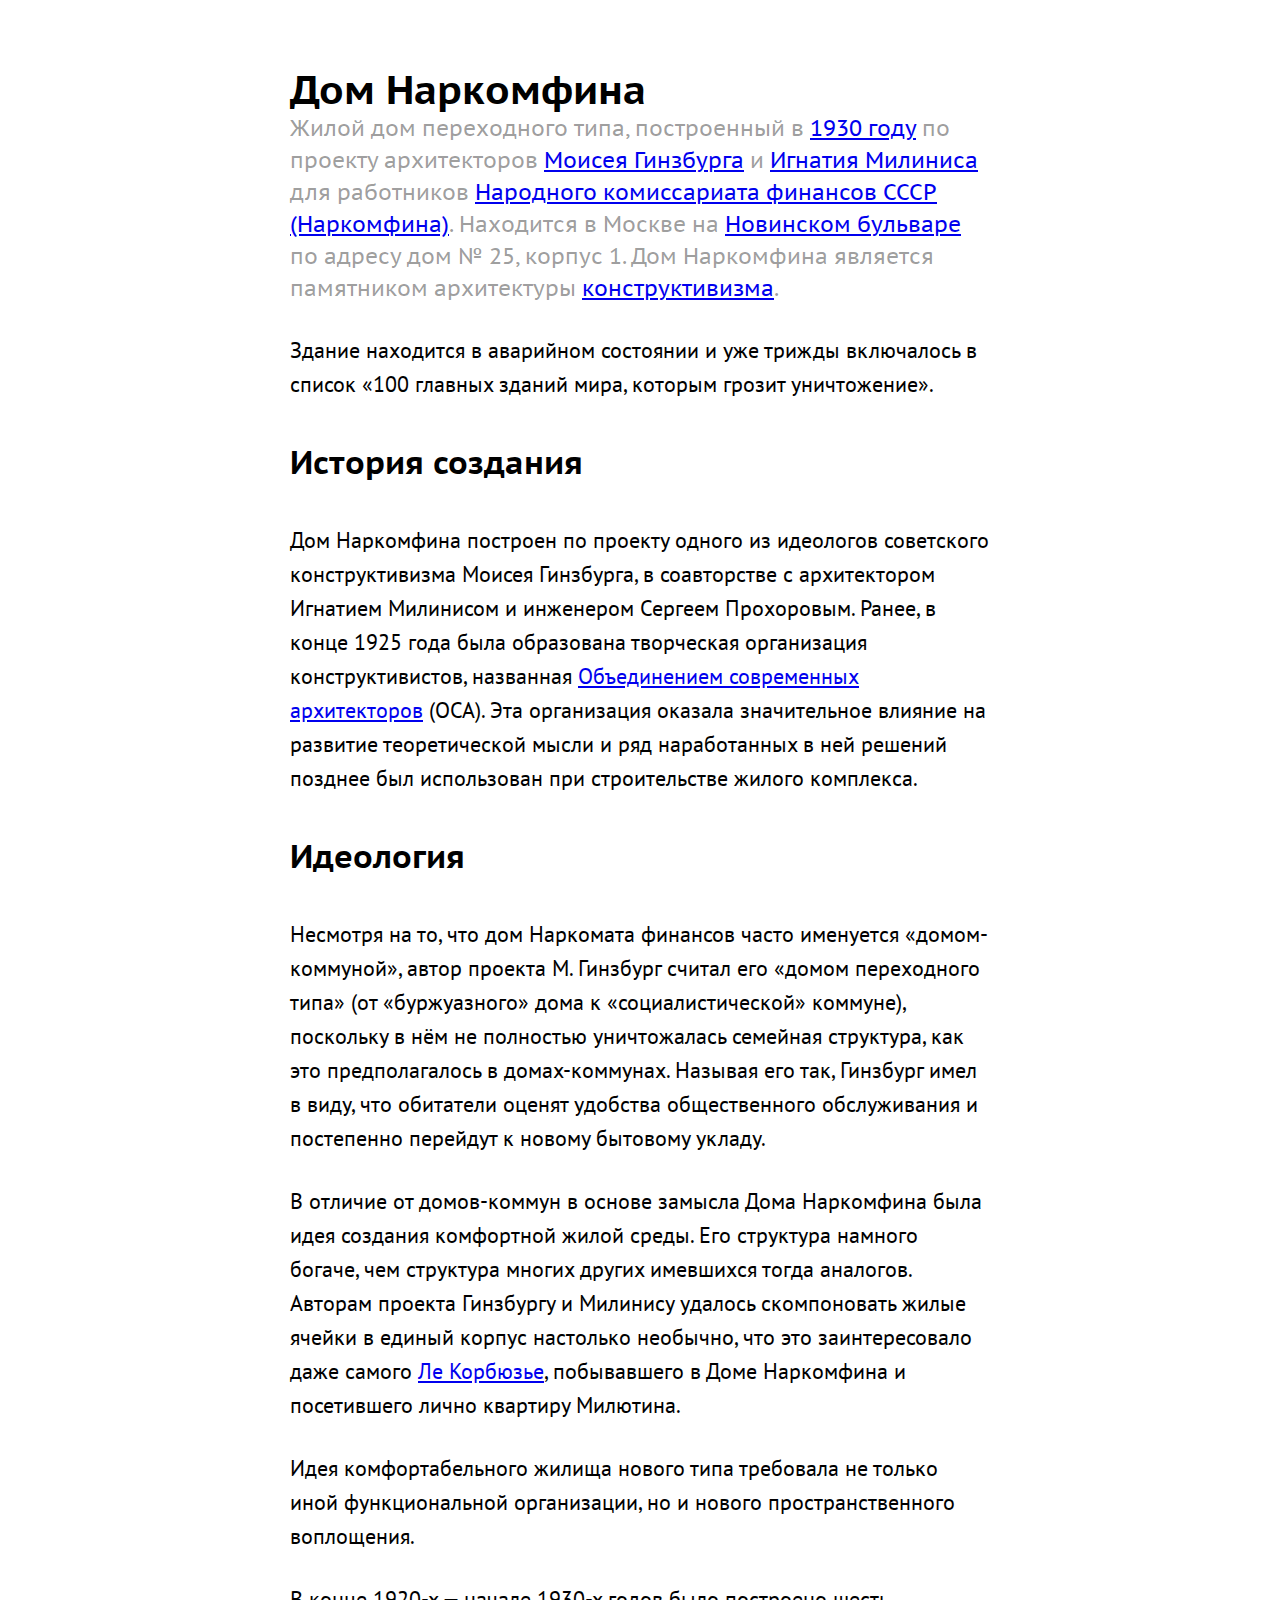
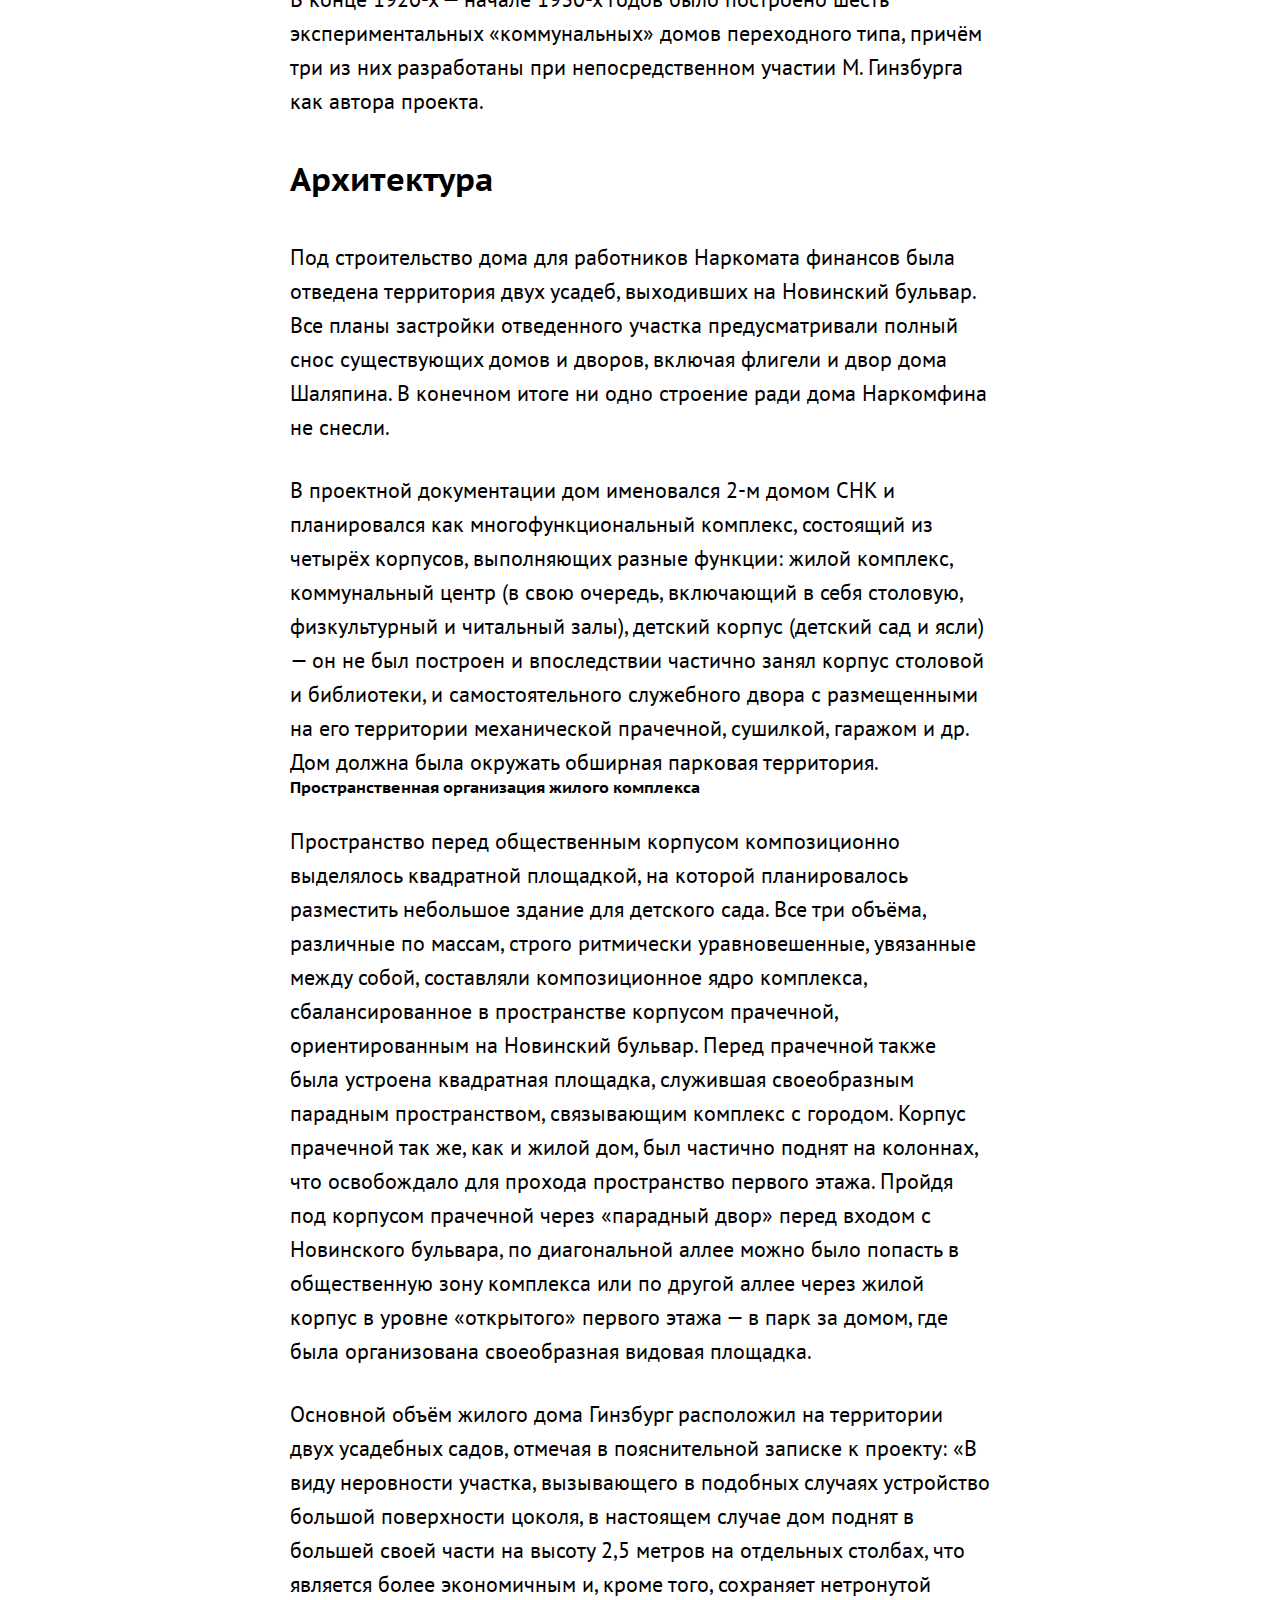
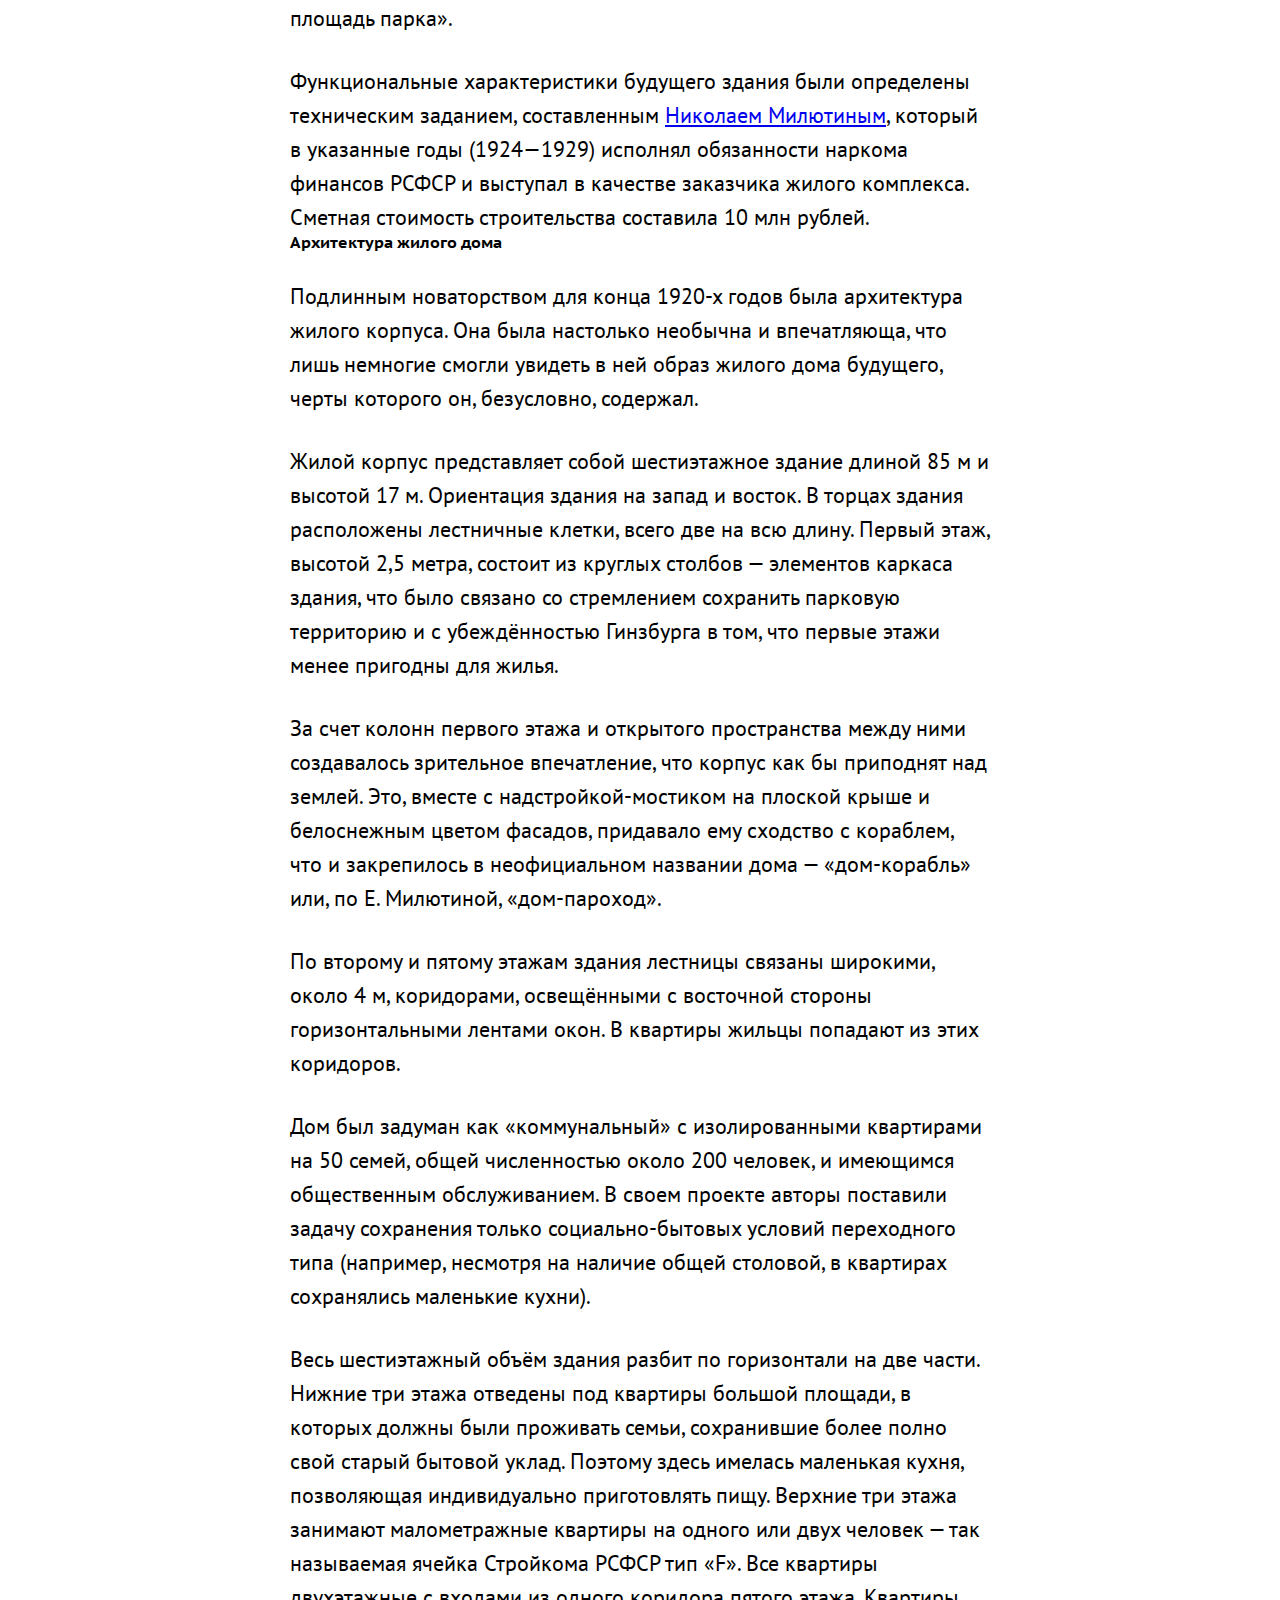
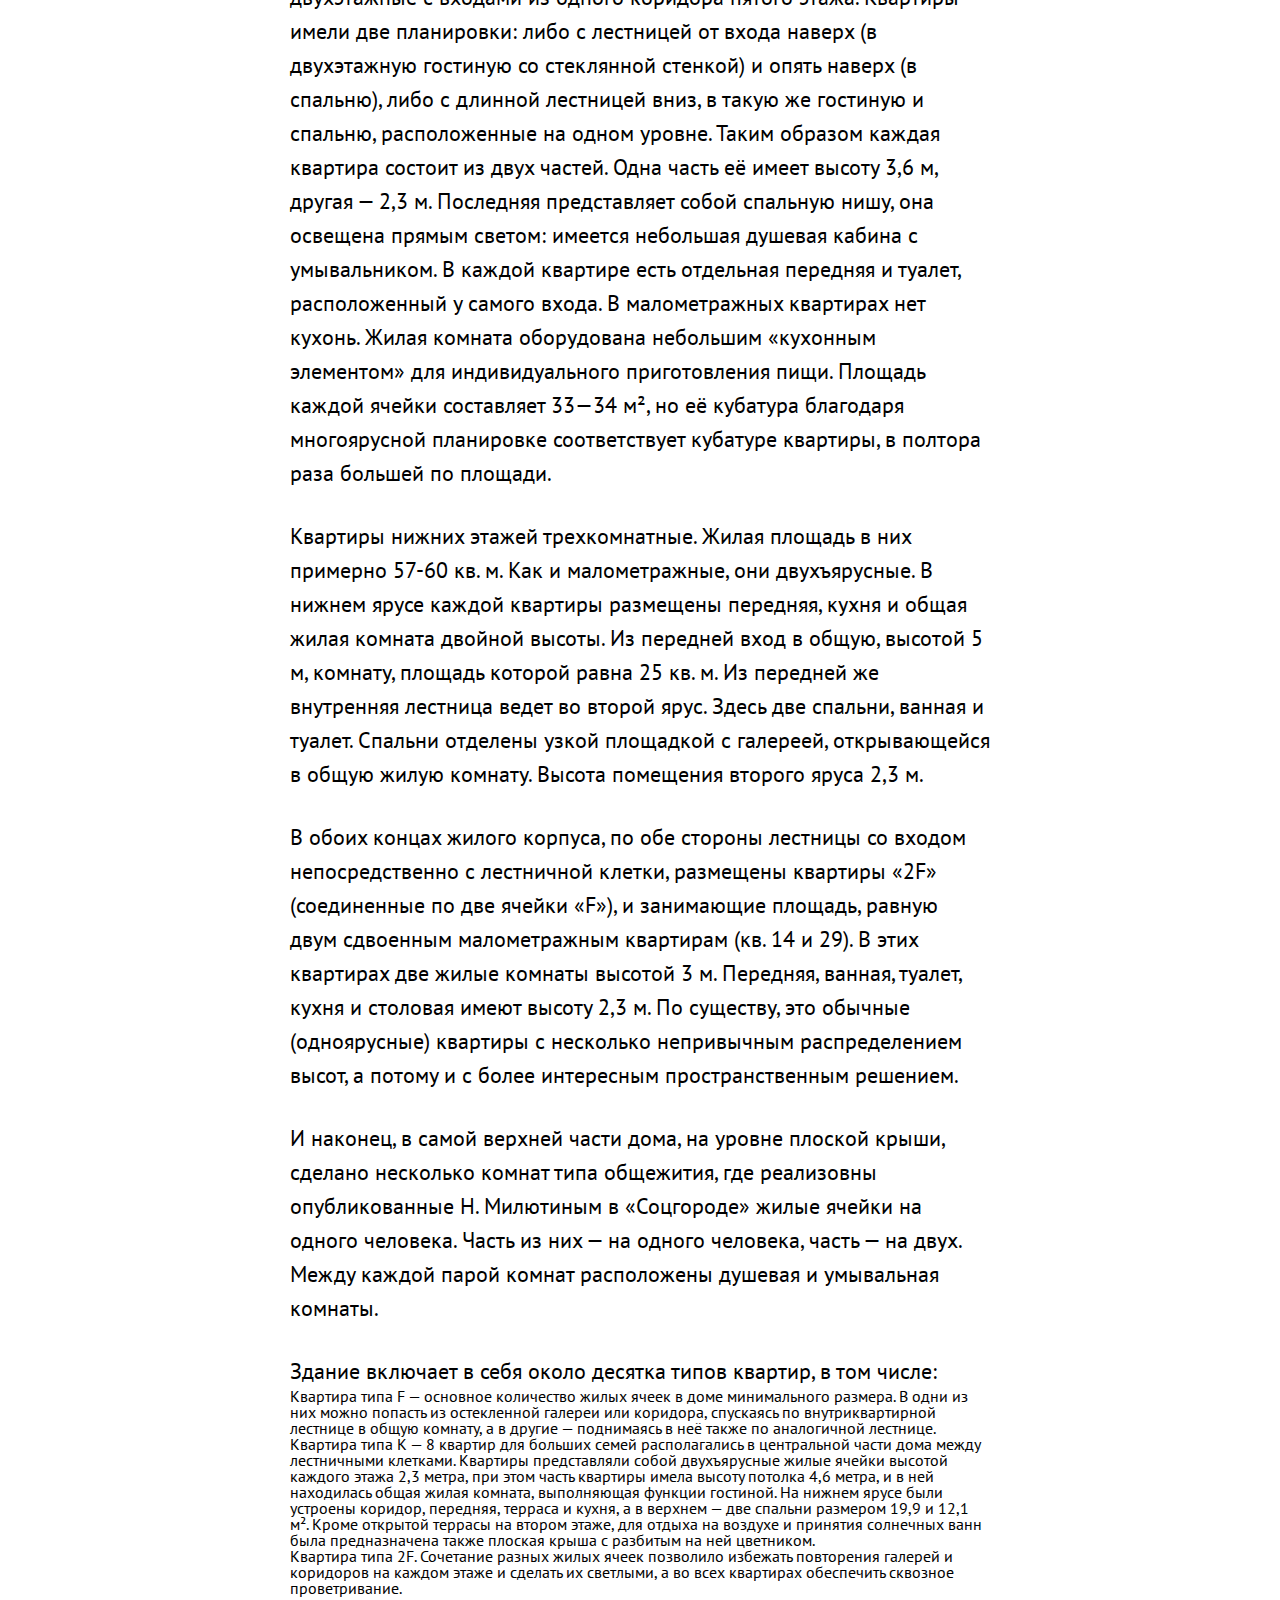
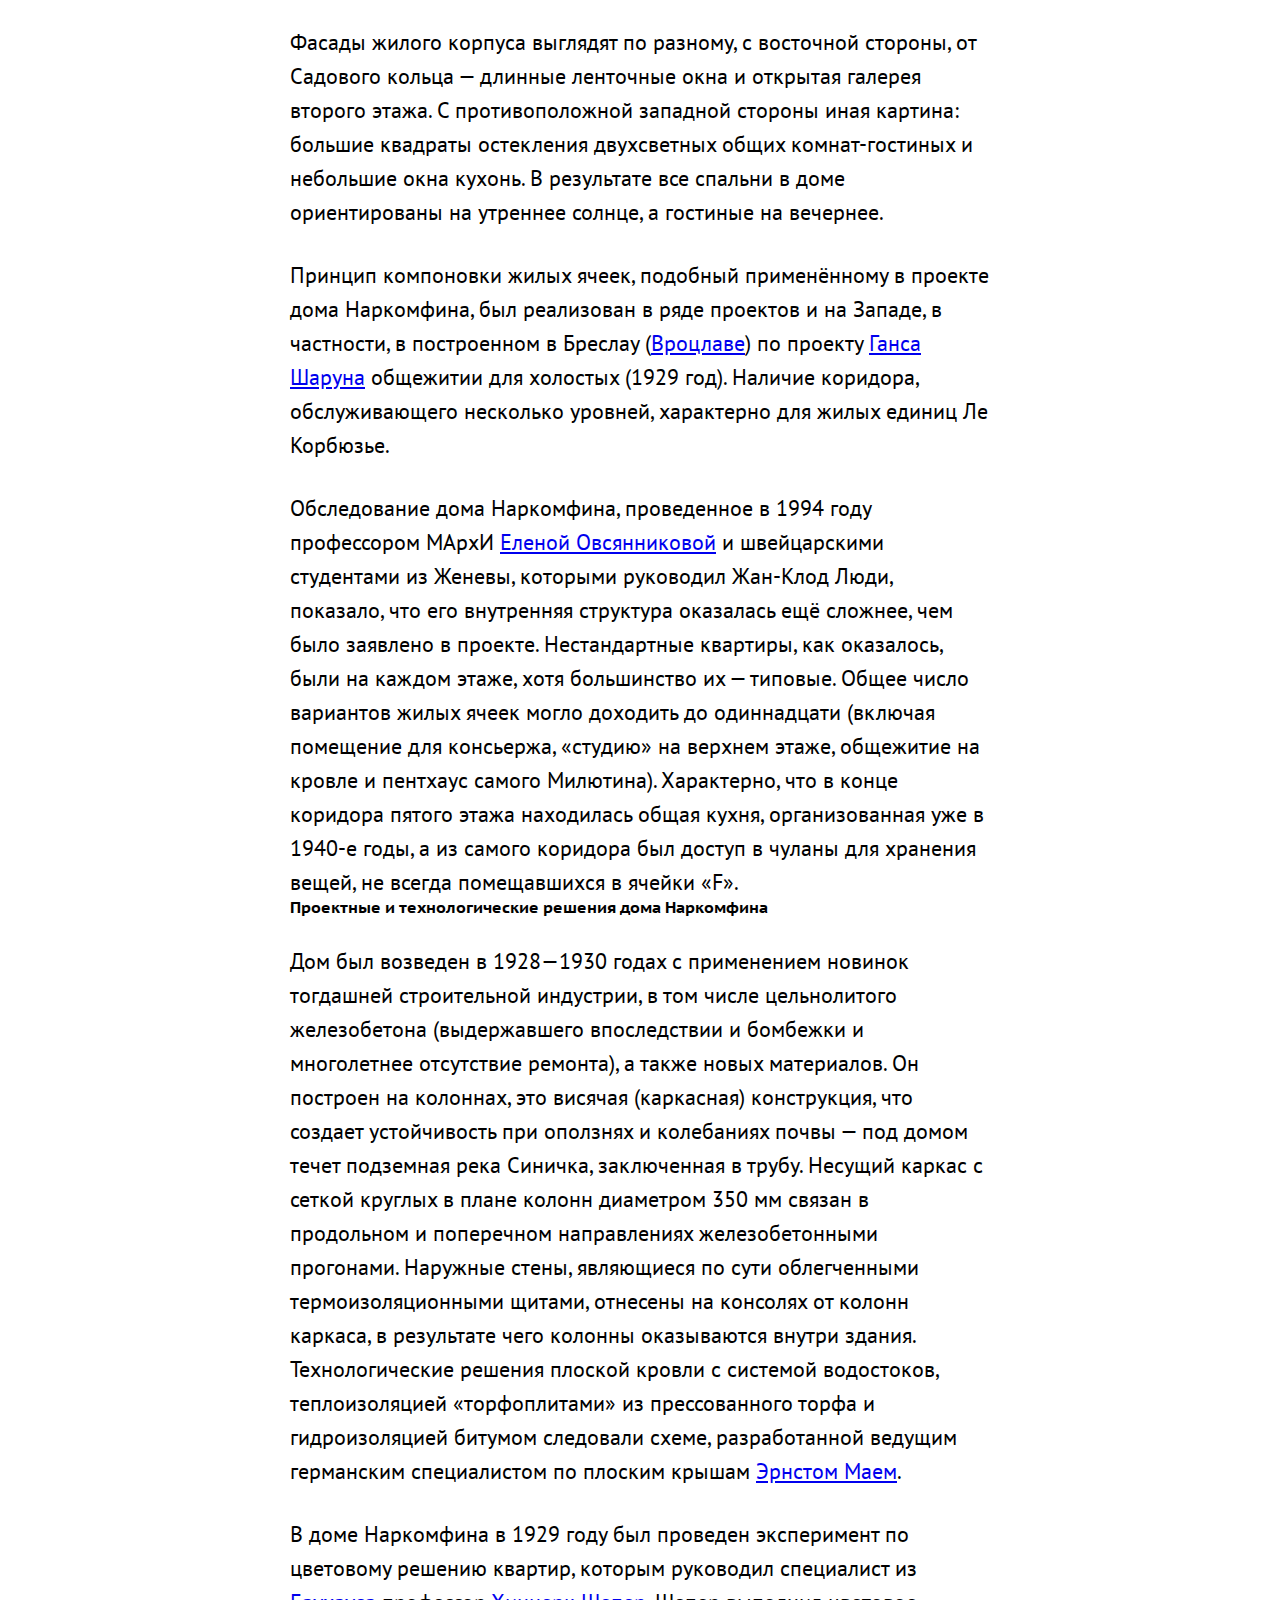
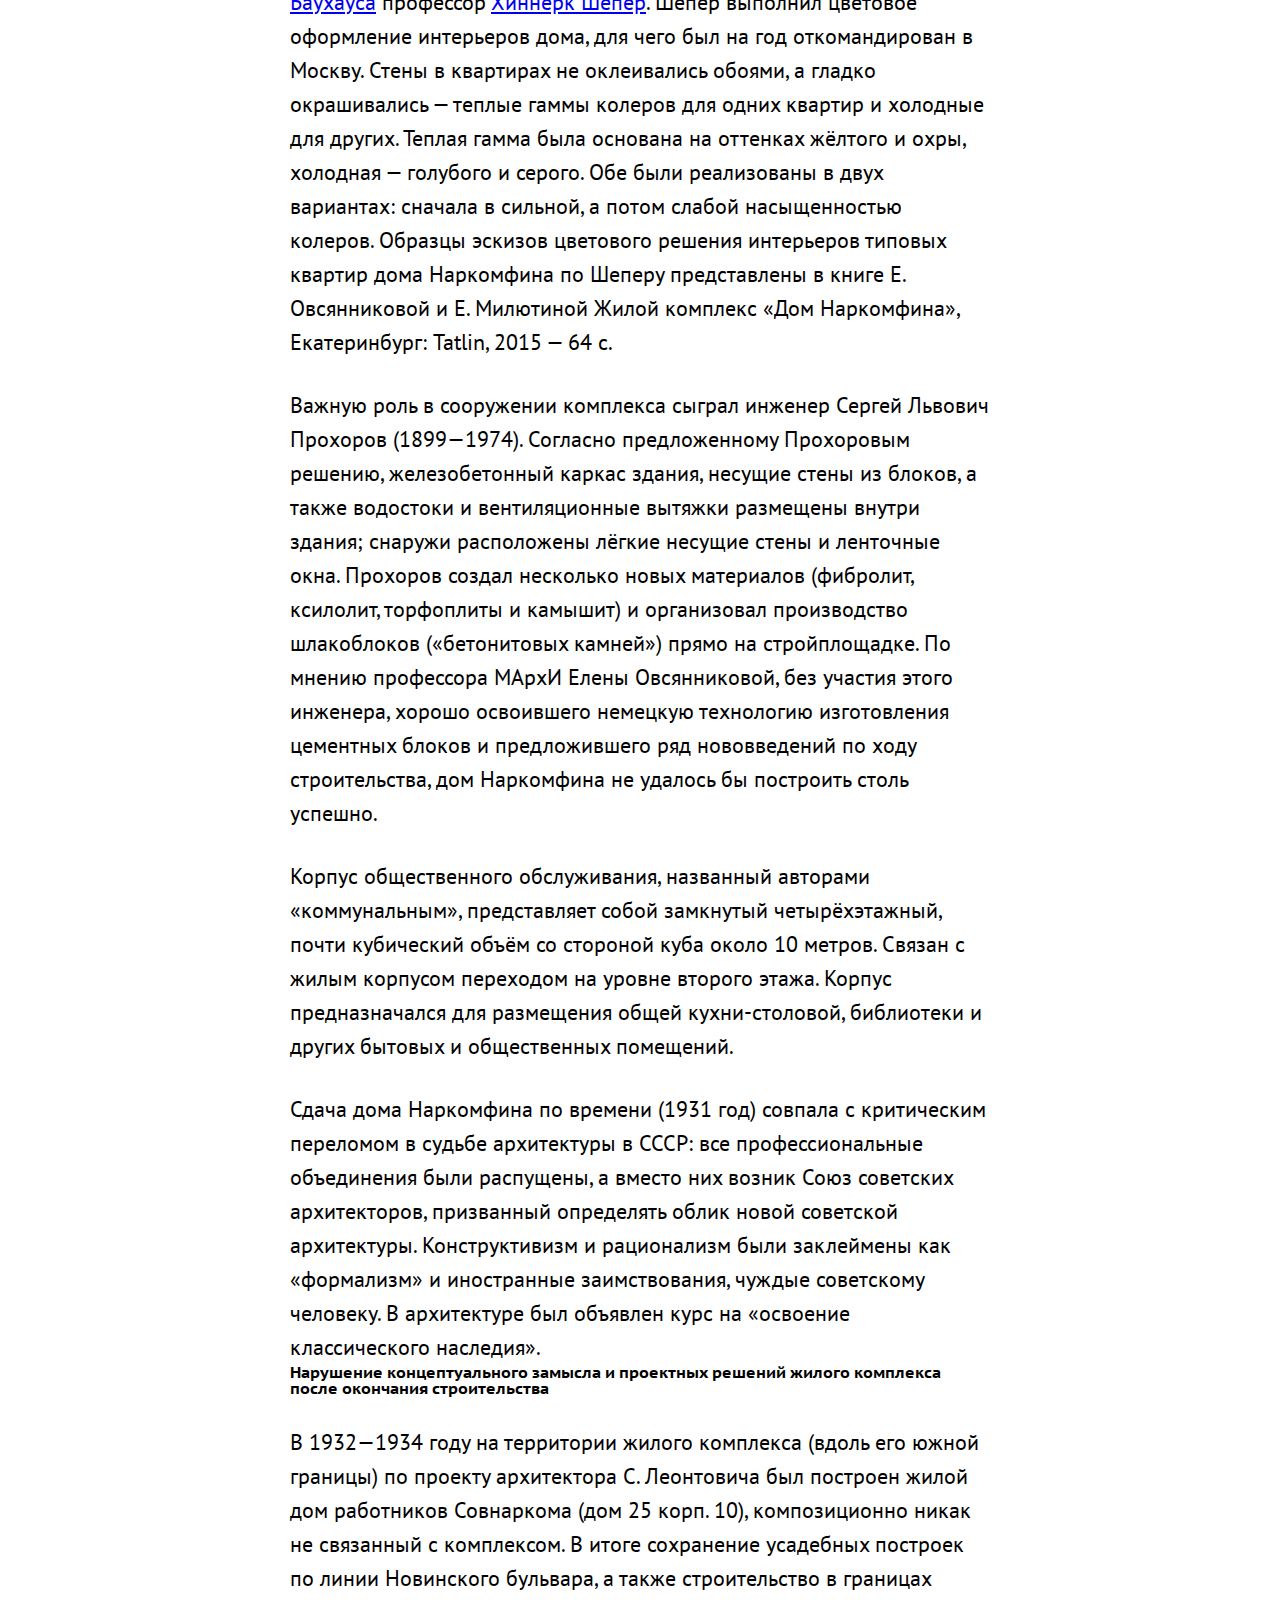
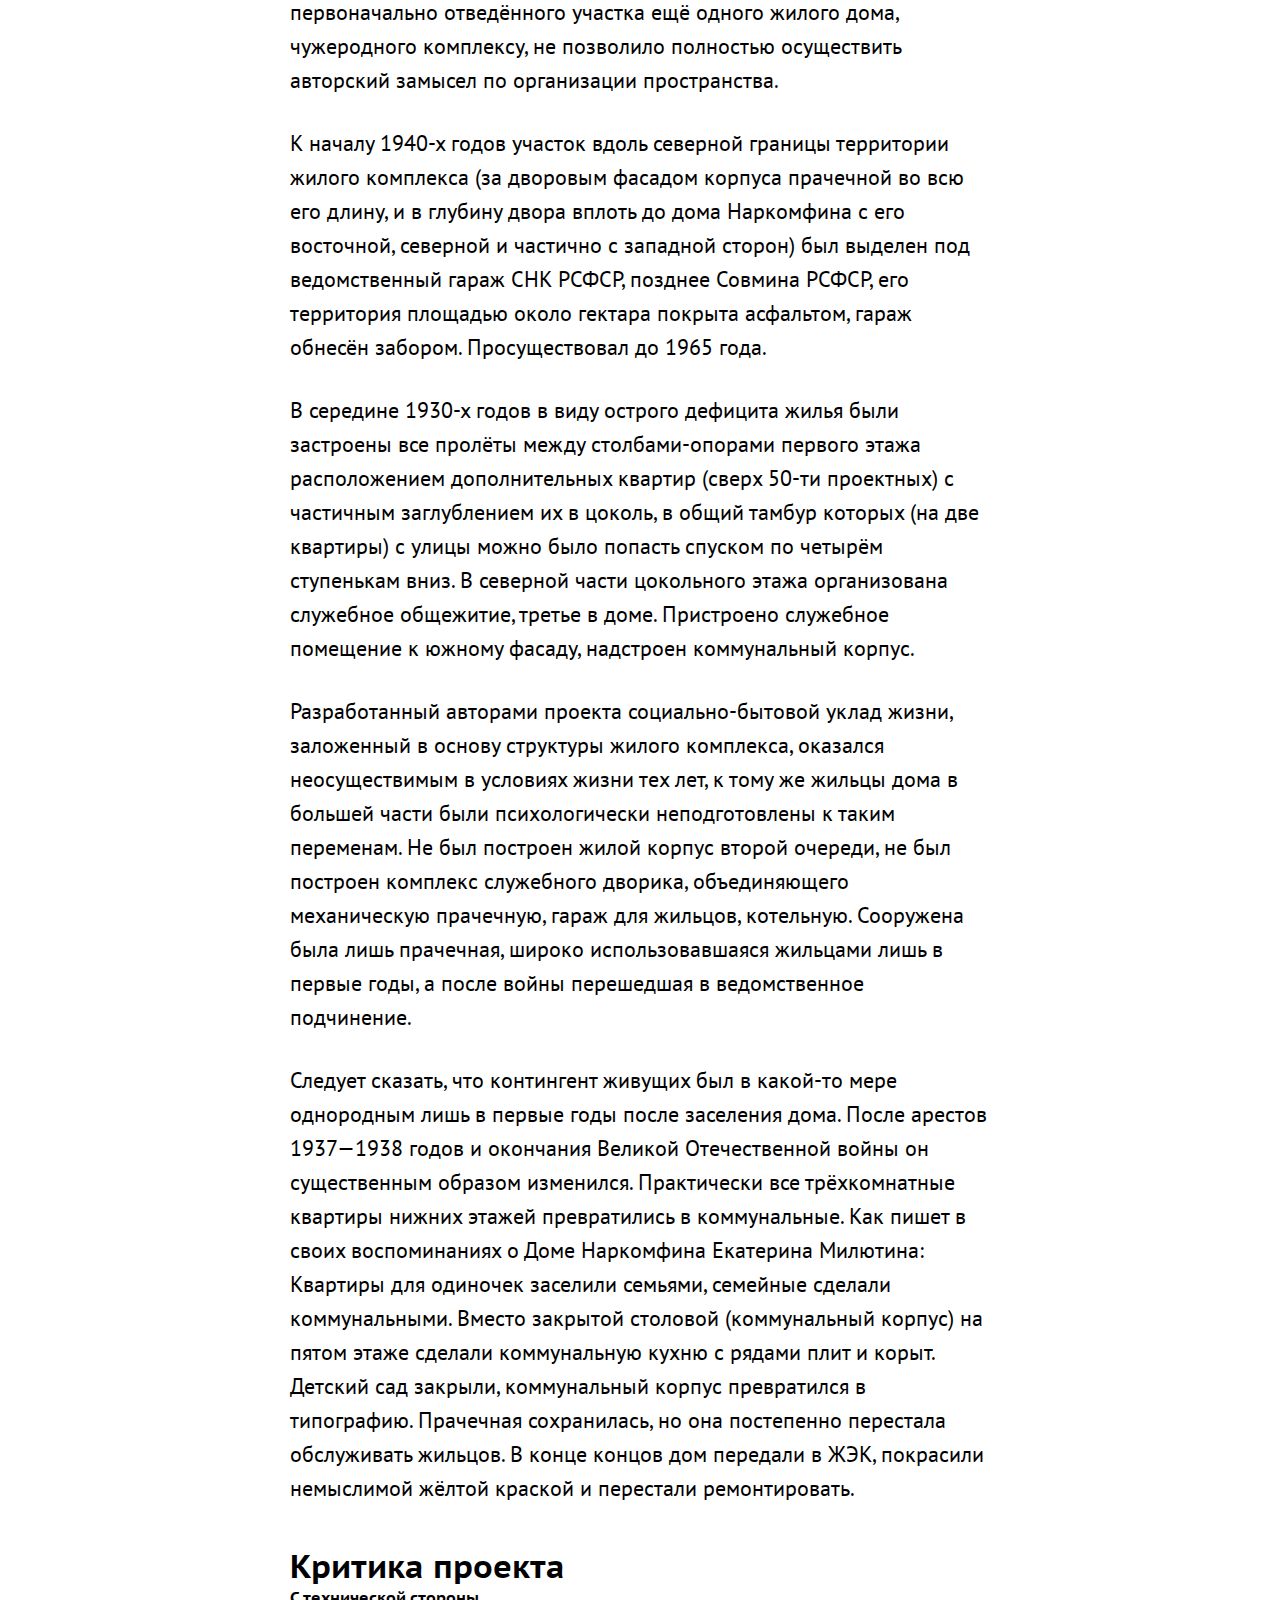
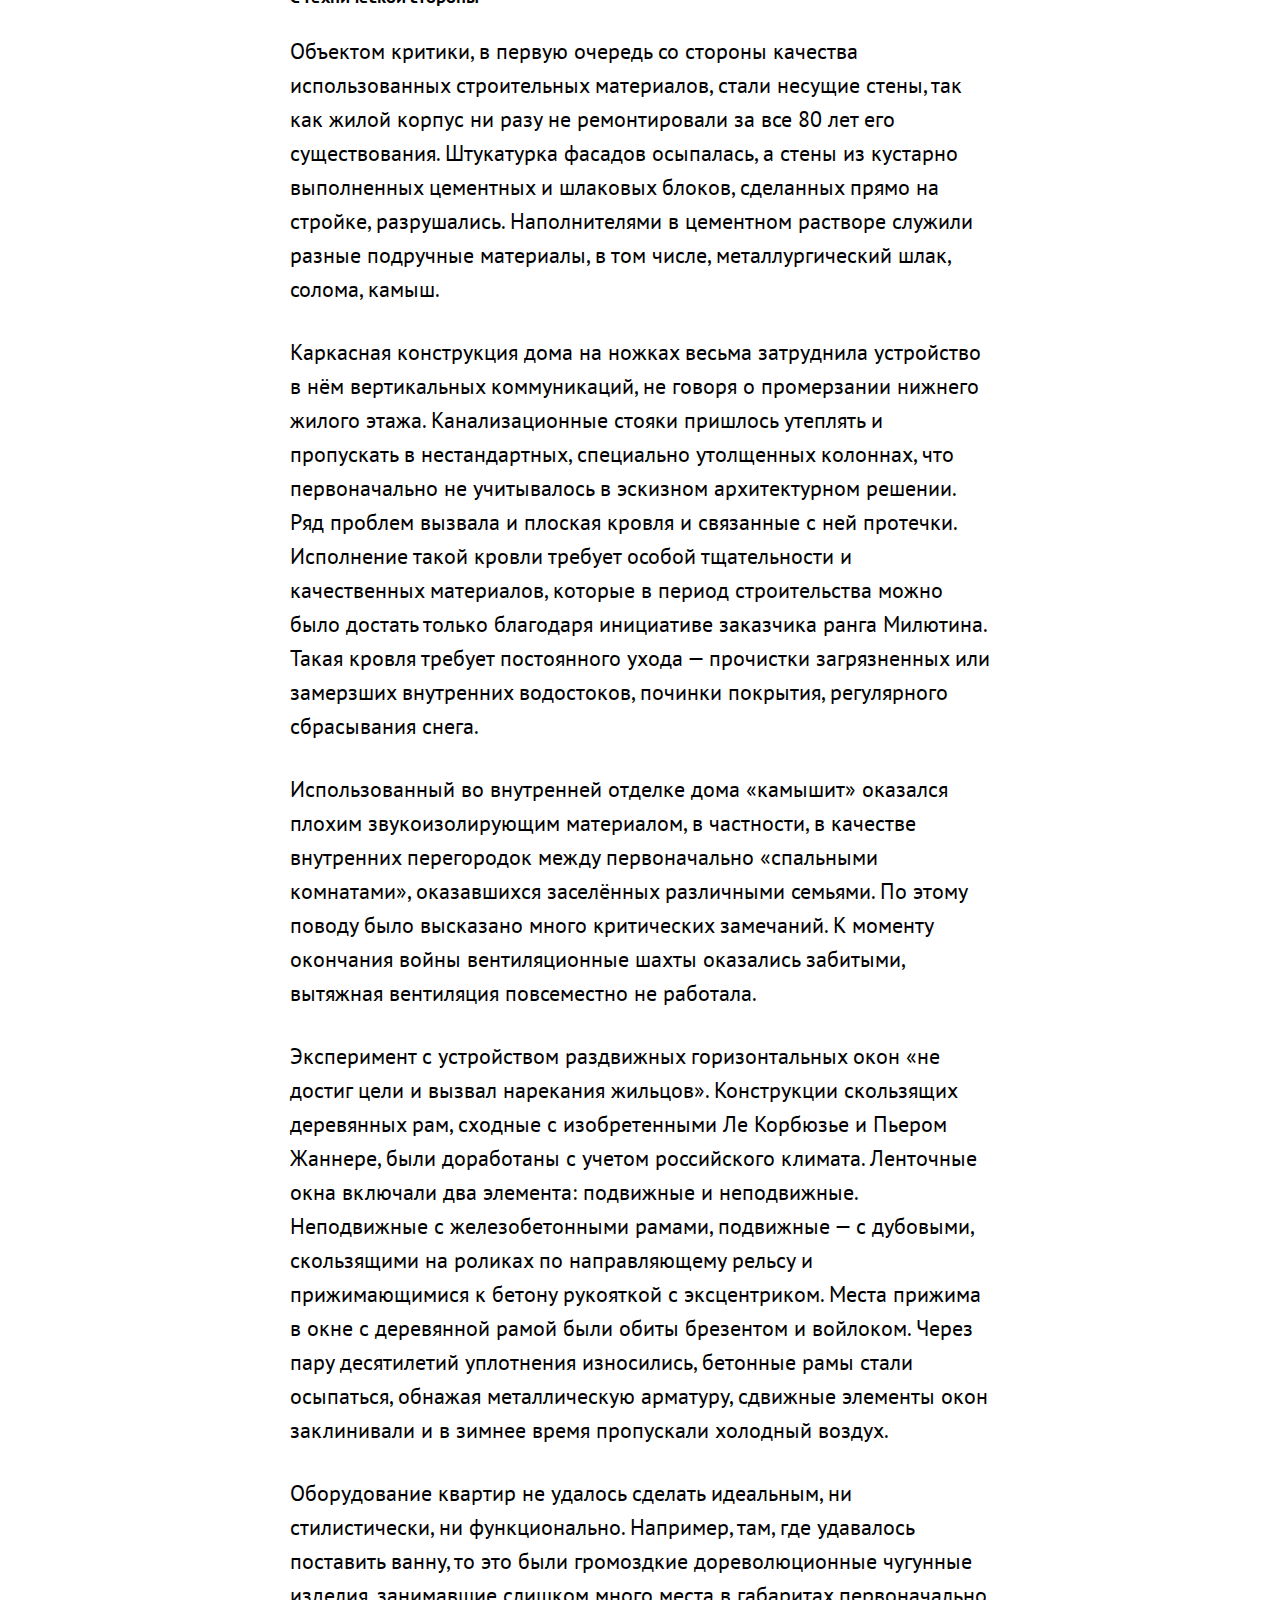
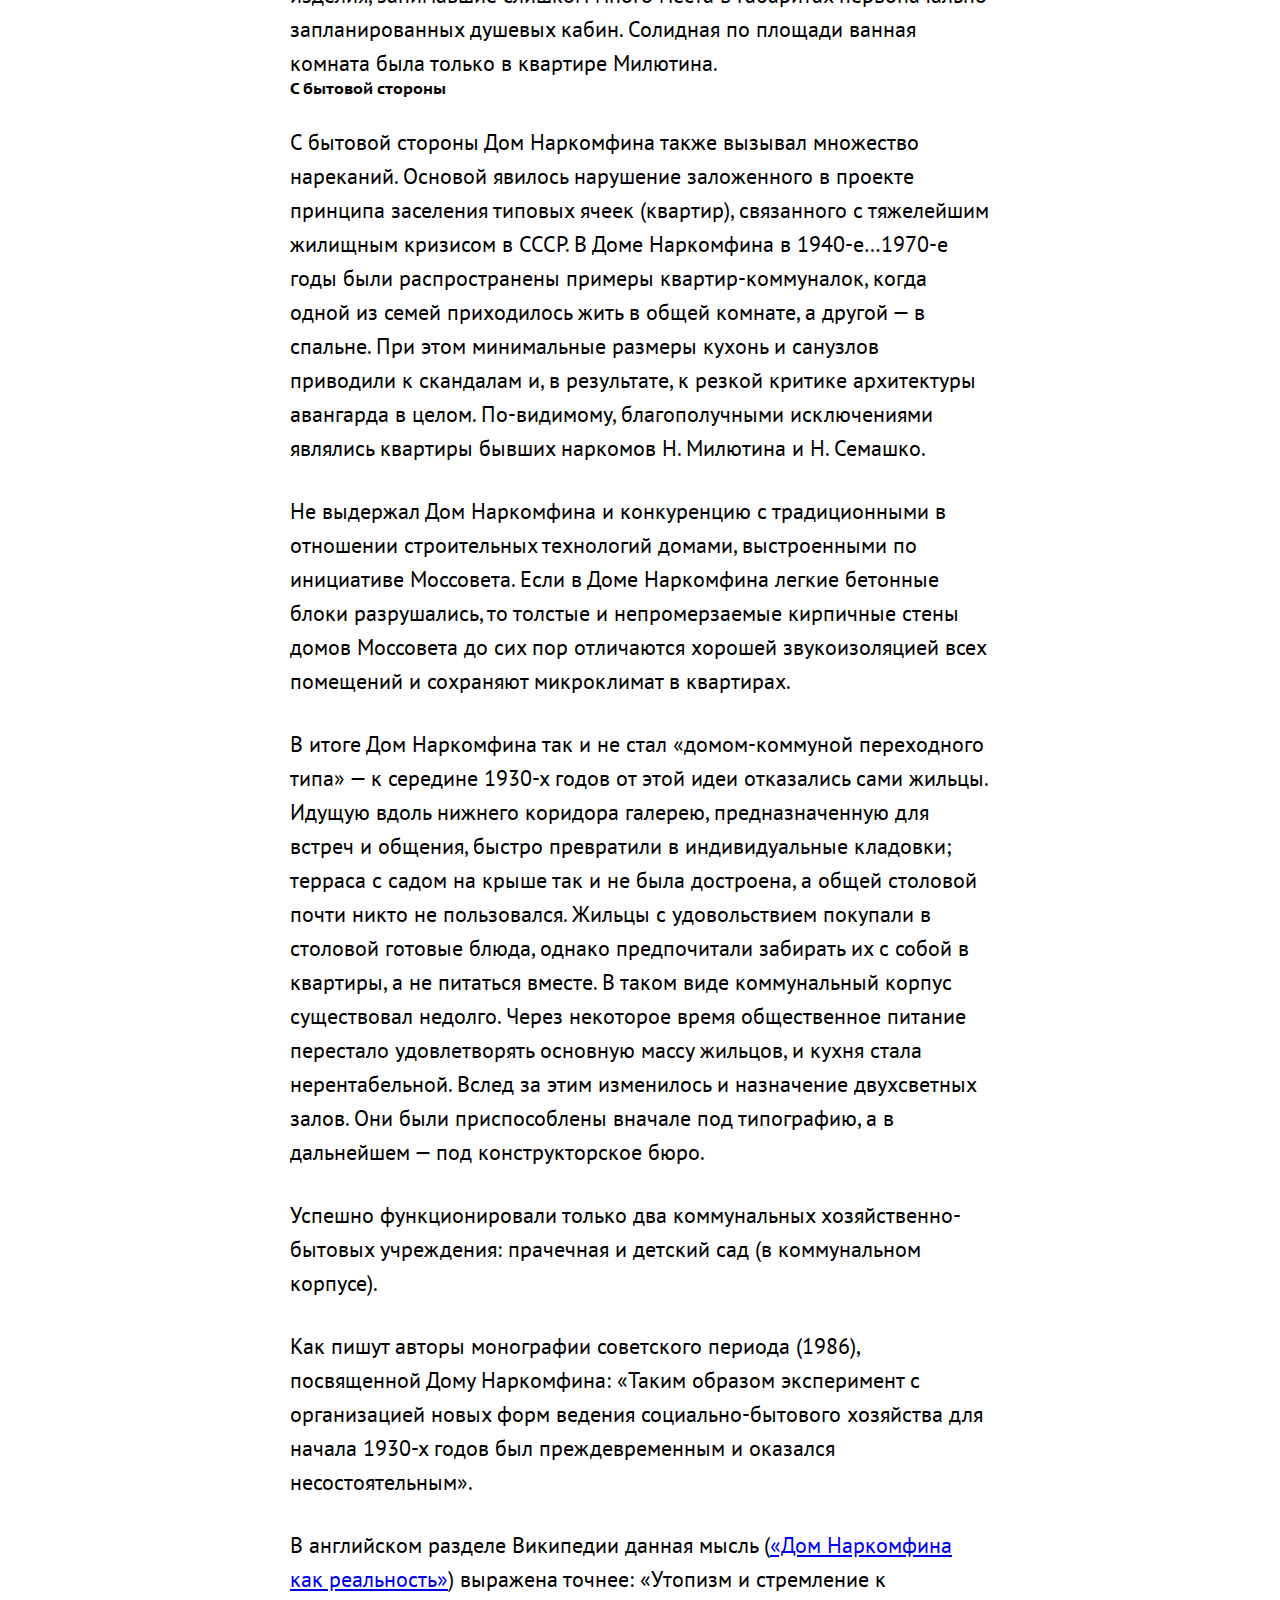
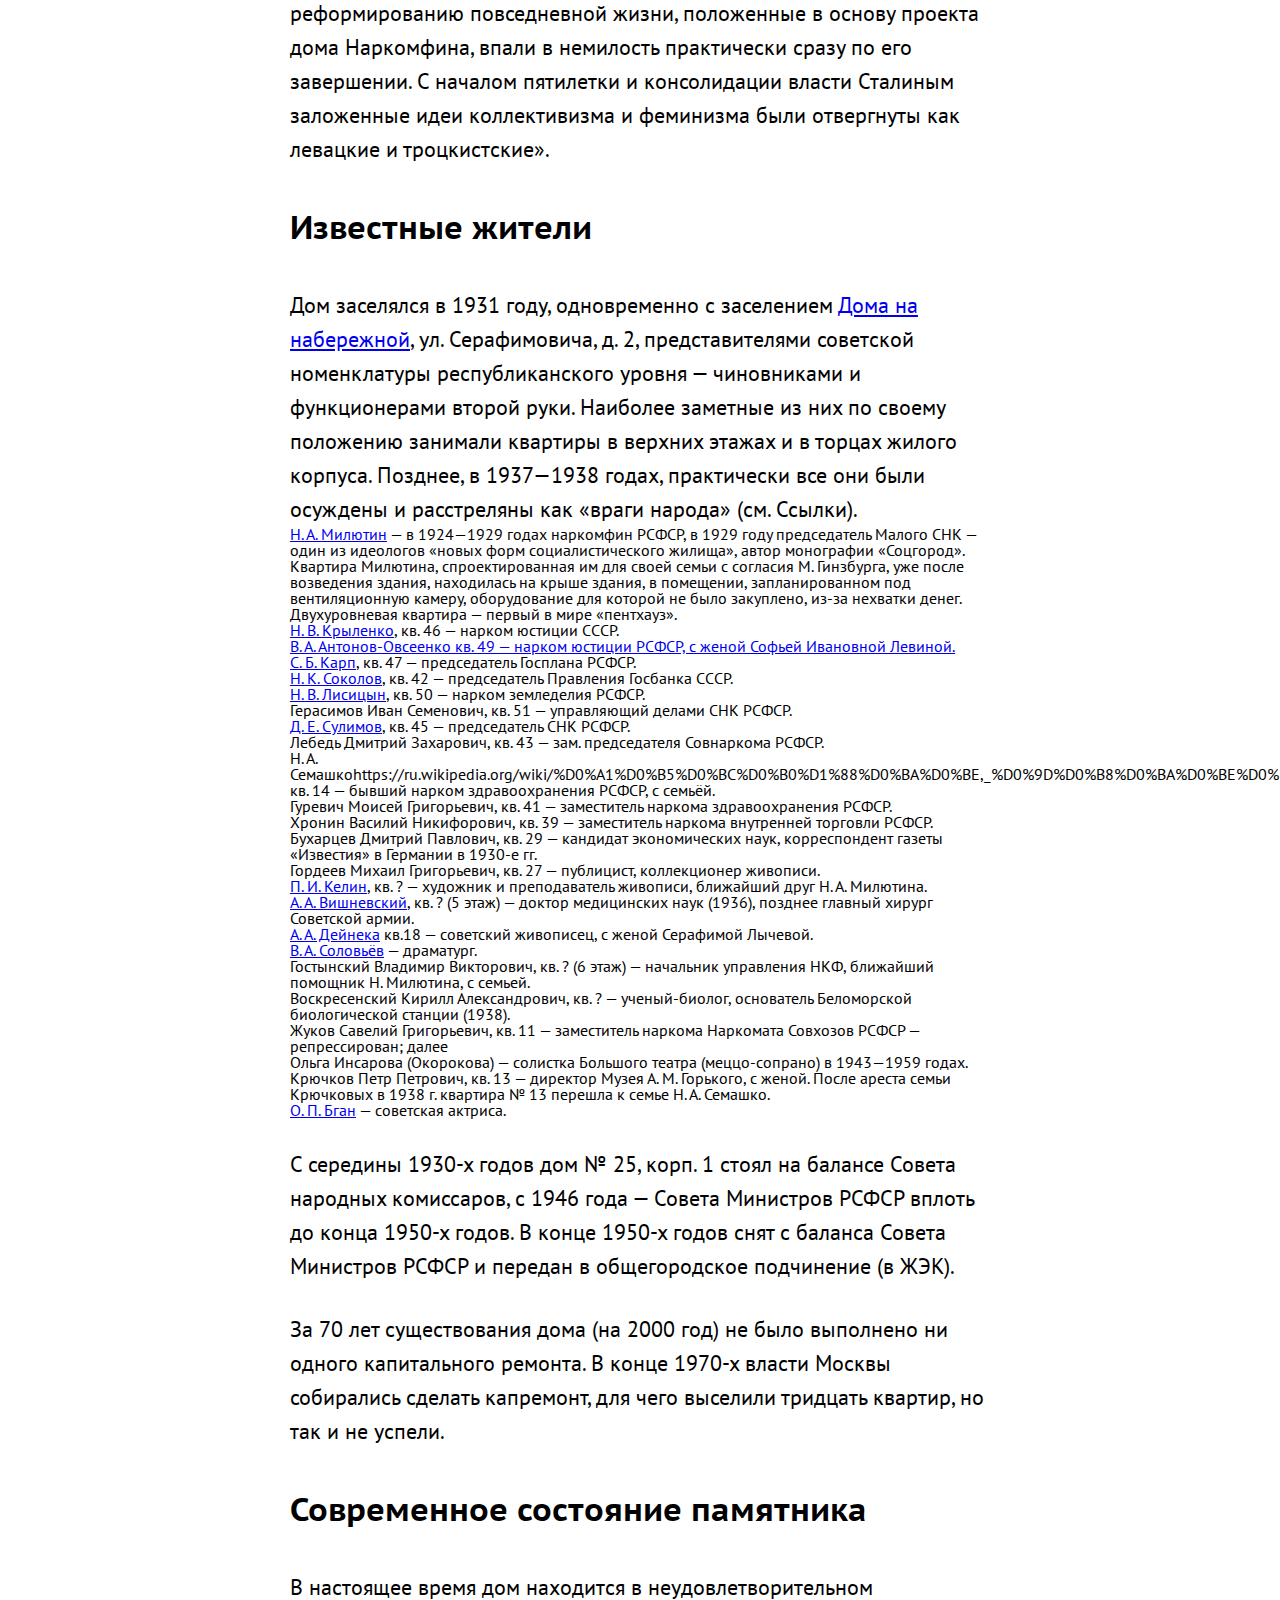
==== index.html @ 5ecdc712 "добавили reset и стили" ====
<!DOCTYPE html>
<html>
<head>
  <meta charset="utf-8">
  <title>Дом Наркомфина</title>
  <link rel="stylesheet" href="reset.css">
  <link href="https://fonts.googleapis.com/css?family=PT+Sans+Caption:400,700|PT+Sans:400,400i,700,700i&subset=cyrillic" rel="stylesheet">

  <style>
    body {
      width: 700px;
      margin: 0 auto;
      font-family: 'PT Sans', sans-serif;
      background-image: url(dc-online-media-mockup.jpg);
      background-size: 800px 20624px;
      background-position: top center;
      background-repeat: no-repeat;
    }

    h1, h2, h3 {
      font-family: 'PT Sans Caption', sans-serif;
      font-weight: bold;
    }

    h1 {
      margin-top: 66px;
      font-size: 40px;
      line-height: 46px;
    }

    h1 + p {
      margin: 0;
      font-family: 'PT Sans Caption', sans-serif;
      font-size: 22px;
      line-height: 32px;
      color: rgba(0, 0, 0, .4);
    }

    p {
      font-size: 22px;
      line-height: 34px;
      margin-top: 29px;
    }

    h2 {
      margin-top: 38px;
      font-size: 32px;
      line-height: 46px;
    }

    h2 + p {
      margin-top: 38px;
    }

  </style>

</head>
  <body>
    <h1>Дом Наркомфина</h1>
    <p>Жилой дом переходного типа, построенный в <a target="_blank" href="https://ru.wikipedia.org/wiki/1930_%D0%B3%D0%BE%D0%B4">1930 году</a> по проекту архитекторов <a target="_blank" href="https://ru.wikipedia.org/wiki/%D0%93%D0%B8%D0%BD%D0%B7%D0%B1%D1%83%D1%80%D0%B3,_%D0%9C%D0%BE%D0%B8%D1%81%D0%B5%D0%B9_%D0%AF%D0%BA%D0%BE%D0%B2%D0%BB%D0%B5%D0%B2%D0%B8%D1%87">Моисея Гинзбурга</a> и <a target="_blank" href="https://ru.wikipedia.org/wiki/%D0%9C%D0%B8%D0%BB%D0%B8%D0%BD%D0%B8%D1%81,_%D0%98%D0%B3%D0%BD%D0%B0%D1%82%D0%B8%D0%B9_%D0%A4%D1%80%D0%B0%D0%BD%D1%86%D0%B5%D0%B2%D0%B8%D1%87">Игнатия Милиниса</a> для работников <a target="_blank" href="https://ru.wikipedia.org/wiki/%D0%9D%D0%B0%D1%80%D0%BE%D0%B4%D0%BD%D1%8B%D0%B9_%D0%BA%D0%BE%D0%BC%D0%B8%D1%81%D1%81%D0%B0%D1%80%D0%B8%D0%B0%D1%82_%D1%84%D0%B8%D0%BD%D0%B0%D0%BD%D1%81%D0%BE%D0%B2">Народного комиссариата финансов СССР (Наркомфина)</a>. Находится в Москве на <a target="_blank" href="https://ru.wikipedia.org/wiki/%D0%9D%D0%BE%D0%B2%D0%B8%D0%BD%D1%81%D0%BA%D0%B8%D0%B9_%D0%B1%D1%83%D0%BB%D1%8C%D0%B2%D0%B0%D1%80">Новинском бульваре</a> по адресу дом № 25, корпус 1. Дом Наркомфина является памятником архитектуры <a target="_blank" href="https://ru.wikipedia.org/wiki/%D0%9A%D0%BE%D0%BD%D1%81%D1%82%D1%80%D1%83%D0%BA%D1%82%D0%B8%D0%B2%D0%B8%D0%B7%D0%BC_(%D0%B8%D1%81%D0%BA%D1%83%D1%81%D1%81%D1%82%D0%B2%D0%BE)">конструктивизма</a>.</p>
    <p>Здание находится в аварийном состоянии и уже трижды включалось в список «100 главных зданий мира, которым грозит уничтожение».</p>

    <h2>История создания</h2>
    <p>Дом Наркомфина построен по проекту одного из идеологов советского конструктивизма Моисея Гинзбурга, в соавторстве с архитектором Игнатием Милинисом и инженером Сергеем Прохоровым. Ранее, в конце 1925 года была образована творческая организация конструктивистов, названная <a target="_blank" href="https://ru.wikipedia.org/wiki/%D0%9E%D0%B1%D1%8A%D0%B5%D0%B4%D0%B8%D0%BD%D0%B5%D0%BD%D0%B8%D0%B5_%D1%81%D0%BE%D0%B2%D1%80%D0%B5%D0%BC%D0%B5%D0%BD%D0%BD%D1%8B%D1%85_%D0%B0%D1%80%D1%85%D0%B8%D1%82%D0%B5%D0%BA%D1%82%D0%BE%D1%80%D0%BE%D0%B2">Объединением современных архитекторов</a> (ОСА). Эта организация оказала значительное влияние на развитие теоретической мысли и ряд наработанных в ней решений позднее был использован при строительстве жилого комплекса.</p>

    <h2>Идеология</h2>
    <p>Несмотря на то, что дом Наркомата финансов часто именуется «домом-коммуной», автор проекта М. Гинзбург считал его «домом переходного типа» (от «буржуазного» дома к «социалистической» коммуне), поскольку в нём не полностью уничтожалась семейная структура, как это предполагалось в домах-коммунах. Называя его так, Гинзбург имел в виду, что обитатели оценят удобства общественного обслуживания и постепенно перейдут к новому бытовому укладу.</p>
    <p>В отличие от домов-коммун в основе замысла Дома Наркомфина была идея создания комфортной жилой среды. Его структура намного богаче, чем структура многих других имевшихся тогда аналогов. Авторам проекта Гинзбургу и Милинису удалось скомпоновать жилые ячейки в единый корпус настолько необычно, что это заинтересовало даже самого <a target="_blank" href="https://ru.wikipedia.org/wiki/%D0%9B%D0%B5_%D0%9A%D0%BE%D1%80%D0%B1%D1%8E%D0%B7%D1%8C%D0%B5">Ле Корбюзье</a>, побывавшего в Доме Наркомфина и посетившего лично квартиру Милютина.</p>
    <p>Идея комфортабельного жилища нового типа требовала не только иной функциональной организации, но и нового пространственного воплощения.</p>
    <p>В конце 1920-х — начале 1930-х годов было построено шесть экспериментальных «коммунальных» домов переходного типа, причём три из них разработаны при непосредственном участии М. Гинзбурга как автора проекта.</p>

    <h2>Архитектура</h2>
    <p>Под строительство дома для работников Наркомата финансов была отведена территория двух усадеб, выходивших на Новинский бульвар. Все планы застройки отведенного участка предусматривали полный снос существующих домов и дворов, включая флигели и двор дома Шаляпина. В конечном итоге ни одно строение ради дома Наркомфина не снесли.</p>
    <p>В проектной документации дом именовался 2-м домом СНК и планировался как многофункциональный комплекс, состоящий из четырёх корпусов, выполняющих разные функции: жилой комплекс, коммунальный центр (в свою очередь, включающий в себя столовую, физкультурный и читальный залы), детский корпус (детский сад и ясли) — он не был построен и впоследствии частично занял корпус столовой и библиотеки, и самостоятельного служебного двора с размещенными на его территории механической прачечной, сушилкой, гаражом и др. Дом должна была окружать обширная парковая территория.</p>

    <h3>Пространственная организация жилого комплекса</h3>
    <p>Пространство перед общественным корпусом композиционно выделялось квадратной площадкой, на которой планировалось разместить небольшое здание для детского сада. Все три объёма, различные по массам, строго ритмически уравновешенные, увязанные между собой, составляли композиционное ядро комплекса, сбалансированное в пространстве корпусом прачечной, ориентированным на Новинский бульвар. Перед прачечной также была устроена квадратная площадка, служившая своеобразным парадным пространством, связывающим комплекс с городом. Корпус прачечной так же, как и жилой дом, был частично поднят на колоннах, что освобождало для прохода пространство первого этажа. Пройдя под корпусом прачечной через «парадный двор» перед входом с Новинского бульвара, по диагональной аллее можно было попасть в общественную зону комплекса или по другой аллее через жилой корпус в уровне «открытого» первого этажа — в парк за домом, где была организована своеобразная видовая площадка.</p>
    <p>Основной объём жилого дома Гинзбург расположил на территории двух усадебных садов, отмечая в пояснительной записке к проекту: «В виду неровности участка, вызывающего в подобных случаях устройство большой поверхности цоколя, в настоящем случае дом поднят в большей своей части на высоту 2,5 метров на отдельных столбах, что является более экономичным и, кроме того, сохраняет нетронутой площадь парка».</p>
    <p>Функциональные характеристики будущего здания были определены техническим заданием, составленным <a target="_blank" href="https://ru.wikipedia.org/wiki/%D0%9C%D0%B8%D0%BB%D1%8E%D1%82%D0%B8%D0%BD,_%D0%9D%D0%B8%D0%BA%D0%BE%D0%BB%D0%B0%D0%B9_%D0%90%D0%BB%D0%B5%D0%BA%D1%81%D0%B0%D0%BD%D0%B4%D1%80%D0%BE%D0%B2%D0%B8%D1%87">Николаем Милютиным</a>, который в указанные годы (1924—1929) исполнял обязанности наркома финансов РСФСР и выступал в качестве заказчика жилого комплекса. Сметная стоимость строительства составила 10 млн рублей.</p>

    <h3>Архитектура жилого дома</h3>
    <p>Подлинным новаторством для конца 1920-х годов была архитектура жилого корпуса. Она была настолько необычна и впечатляюща, что лишь немногие смогли увидеть в ней образ жилого дома будущего, черты которого он, безусловно, содержал.</p>
    <p>Жилой корпус представляет собой шестиэтажное здание длиной 85 м и высотой 17 м. Ориентация здания на запад и восток. В торцах здания расположены лестничные клетки, всего две на всю длину. Первый этаж, высотой 2,5 метра, состоит из круглых столбов — элементов каркаса здания, что было связано со стремлением сохранить парковую территорию и с убеждённостью Гинзбурга в том, что первые этажи менее пригодны для жилья.</p>
    <p>За счет колонн первого этажа и открытого пространства между ними создавалось зрительное впечатление, что корпус как бы приподнят над землей. Это, вместе с надстройкой-мостиком на плоской крыше и белоснежным цветом фасадов, придавало ему сходство с кораблем, что и закрепилось в неофициальном названии дома — «дом-корабль» или, по Е. Милютиной, «дом-пароход».</p>
    <p>По второму и пятому этажам здания лестницы связаны широкими, около 4 м, коридорами, освещёнными с восточной стороны горизонтальными лентами окон. В квартиры жильцы попадают из этих коридоров.</p>
    <p>Дом был задуман как «коммунальный» с изолированными квартирами на 50 семей, общей численностью около 200 человек, и имеющимся общественным обслуживанием. В своем проекте авторы поставили задачу сохранения только социально-бытовых условий переходного типа (например, несмотря на наличие общей столовой, в квартирах сохранялись маленькие кухни).</p>
    <p>Весь шестиэтажный объём здания разбит по горизонтали на две части. Нижние три этажа отведены под квартиры большой площади, в которых должны были проживать семьи, сохранившие более полно свой старый бытовой уклад. Поэтому здесь имелась маленькая кухня, позволяющая индивидуально приготовлять пищу. Верхние три этажа занимают малометражные квартиры на одного или двух человек — так называемая ячейка Стройкома РСФСР тип «F». Все квартиры двухэтажные с входами из одного коридора пятого этажа. Квартиры имели две планировки: либо с лестницей от входа наверх (в двухэтажную гостиную со стеклянной стенкой) и опять наверх (в спальню), либо с длинной лестницей вниз, в такую же гостиную и спальню, расположенные на одном уровне. Таким образом каждая квартира состоит из двух частей. Одна часть её имеет высоту 3,6 м, другая — 2,3 м. Последняя представляет собой спальную нишу, она освещена прямым светом: имеется небольшая душевая кабина с умывальником. В каждой квартире есть отдельная передняя и туалет, расположенный у самого входа. В малометражных квартирах нет кухонь. Жилая комната оборудована небольшим «кухонным элементом» для индивидуального приготовления пищи. Площадь каждой ячейки составляет 33—34 м², но её кубатура благодаря многоярусной планировке соответствует кубатуре квартиры, в полтора раза большей по площади.</p>
    <p>Квартиры нижних этажей трехкомнатные. Жилая площадь в них примерно 57-60 кв. м. Как и малометражные, они двухъярусные. В нижнем ярусе каждой квартиры размещены передняя, кухня и общая жилая комната двойной высоты. Из передней вход в общую, высотой 5 м, комнату, площадь которой равна 25 кв. м. Из передней же внутренняя лестница ведет во второй ярус. Здесь две спальни, ванная и туалет. Спальни отделены узкой площадкой с галереей, открывающейся в общую жилую комнату. Высота помещения второго яруса 2,3 м.</p>
    <p>В обоих концах жилого корпуса, по обе стороны лестницы со входом непосредственно с лестничной клетки, размещены квартиры «2F» (соединенные по две ячейки «F»), и занимающие площадь, равную двум сдвоенным малометражным квартирам (кв. 14 и 29). В этих квартирах две жилые комнаты высотой 3 м. Передняя, ванная, туалет, кухня и столовая имеют высоту 2,3 м. По существу, это обычные (одноярусные) квартиры с несколько непривычным распределением высот, а потому и с более интересным пространственным решением.</p>
    <p>И наконец, в самой верхней части дома, на уровне плоской крыши, сделано несколько комнат типа общежития, где реализовны опубликованные Н. Милютиным в «Соцгороде» жилые ячейки на одного человека. Часть из них — на одного человека, часть — на двух. Между каждой парой комнат расположены душевая и умывальная комнаты.</p>
    <p>Здание включает в себя около десятка типов квартир, в том числе:</p>

    <ul>
      <li>Квартира типа F — основное количество жилых ячеек в доме минимального размера. В одни из них можно попасть из остекленной галереи или коридора, спускаясь по внутриквартирной лестнице в общую комнату, а в другие — поднимаясь в неё также по аналогичной лестнице.</li>
      <li>Квартира типа K — 8 квартир для больших семей располагались в центральной части дома между лестничными клетками. Квартиры представляли собой двухъярусные жилые ячейки высотой каждого этажа 2,3 метра, при этом часть квартиры имела высоту потолка 4,6 метра, и в ней находилась общая жилая комната, выполняющая функции гостиной. На нижнем ярусе были устроены коридор, передняя, терраса и кухня, а в верхнем — две спальни размером 19,9 и 12,1 м². Кроме открытой террасы на втором этаже, для отдыха на воздухе и принятия солнечных ванн была предназначена также плоская крыша с разбитым на ней цветником.</li>
      <li>Квартира типа 2F. Сочетание разных жилых ячеек позволило избежать повторения галерей и коридоров на каждом этаже и сделать их светлыми, а во всех квартирах обеспечить сквозное проветривание.</li>
    </ul>

    <p>Фасады жилого корпуса выглядят по разному, с восточной стороны, от Садового кольца — длинные ленточные окна и открытая галерея второго этажа. С противоположной западной стороны иная картина: большие квадраты остекления двухсветных общих комнат-гостиных и небольшие окна кухонь. В результате все спальни в доме ориентированы на утреннее солнце, а гостиные на вечернее.</p>
    <p>Принцип компоновки жилых ячеек, подобный применённому в проекте дома Наркомфина, был реализован в ряде проектов и на Западе, в частности, в построенном в Бреслау (<a target="_blank" href="https://ru.wikipedia.org/wiki/%D0%92%D1%80%D0%BE%D1%86%D0%BB%D0%B0%D0%B2">Вроцлаве</a>) по проекту <a target="_blank" href="https://ru.wikipedia.org/wiki/%D0%A8%D0%B0%D1%80%D1%83%D0%BD,_%D0%93%D0%B0%D0%BD%D1%81_%D0%91%D0%B5%D1%80%D0%BD%D1%85%D0%B0%D1%80%D0%B4">Ганса Шаруна</a> общежитии для холостых (1929 год). Наличие коридора, обслуживающего несколько уровней, характерно для жилых единиц Ле Корбюзье.</p>
    <p>Обследование дома Наркомфина, проведенное в 1994 году профессором МАрхИ <a target="_blank" href="https://ru.wikipedia.org/wiki/%D0%9E%D0%B2%D1%81%D1%8F%D0%BD%D0%BD%D0%B8%D0%BA%D0%BE%D0%B2%D0%B0,_%D0%95%D0%BB%D0%B5%D0%BD%D0%B0_%D0%91%D0%BE%D1%80%D0%B8%D1%81%D0%BE%D0%B2%D0%BD%D0%B0">Еленой Овсянниковой</a> и швейцарскими студентами из Женевы, которыми руководил Жан-Клод Люди, показало, что его внутренняя структура оказалась ещё сложнее, чем было заявлено в проекте. Нестандартные квартиры, как оказалось, были на каждом этаже, хотя большинство их — типовые. Общее число вариантов жилых ячеек могло доходить до одиннадцати (включая помещение для консьержа, «студию» на верхнем этаже, общежитие на кровле и пентхаус самого Милютина). Характерно, что в конце коридора пятого этажа находилась общая кухня, организованная уже в 1940-е годы, а из самого коридора был доступ в чуланы для хранения вещей, не всегда помещавшихся в ячейки «F».</p>

    <h3>Проектные и технологические решения дома Наркомфина</h3>
    <p>Дом был возведен в 1928—1930 годах с применением новинок тогдашней строительной индустрии, в том числе цельнолитого железобетона (выдержавшего впоследствии и бомбежки и многолетнее отсутствие ремонта), а также новых материалов. Он построен на колоннах, это висячая (каркасная) конструкция, что создает устойчивость при оползнях и колебаниях почвы — под домом течет подземная река Синичка, заключенная в трубу. Несущий каркас с сеткой круглых в плане колонн диаметром 350 мм связан в продольном и поперечном направлениях железобетонными прогонами. Наружные стены, являющиеся по сути облегченными термоизоляционными щитами, отнесены на консолях от колонн каркаса, в результате чего колонны оказываются внутри здания. Технологические решения плоской кровли с системой водостоков, теплоизоляцией «торфоплитами» из прессованного торфа и гидроизоляцией битумом следовали схеме, разработанной ведущим германским специалистом по плоским крышам <a target="_blank" href="https://ru.wikipedia.org/wiki/%D0%9C%D0%B0%D0%B9,_%D0%AD%D1%80%D0%BD%D1%81%D1%82">Эрнстом Маем</a>.</p>
    <p>В доме Наркомфина в 1929 году был проведен эксперимент по цветовому решению квартир, которым руководил специалист из <a target="_blank" href="https://ru.wikipedia.org/wiki/%D0%91%D0%B0%D1%83%D1%85%D0%B0%D1%83%D1%81">Баухауса</a> профессор <a target="_blank" href="https://de.wikipedia.org/wiki/Hinnerk_Scheper">Хиннерк Шепер</a>. Шепер выполнил цветовое оформление интерьеров дома, для чего был на год откомандирован в Москву. Стены в квартирах не оклеивались обоями, а гладко окрашивались — теплые гаммы колеров для одних квартир и холодные для других. Теплая гамма была основана на оттенках жёлтого и охры, холодная — голубого и серого. Обе были реализованы в двух вариантах: сначала в сильной, а потом слабой насыщенностью колеров. Образцы эскизов цветового решения интерьеров типовых квартир дома Наркомфина по Шеперу представлены в книге Е. Овсянниковой и Е. Милютиной Жилой комплекс «Дом Наркомфина», Екатеринбург: Tatlin, 2015 — 64 с.</p>
    <p>Важную роль в сооружении комплекса сыграл инженер Сергей Львович Прохоров (1899—1974). Согласно предложенному Прохоровым решению, железобетонный каркас здания, несущие стены из блоков, а также водостоки и вентиляционные вытяжки размещены внутри здания; снаружи расположены лёгкие несущие стены и ленточные окна. Прохоров создал несколько новых материалов (фибролит, ксилолит, торфоплиты и камышит) и организовал производство шлакоблоков («бетонитовых камней») прямо на стройплощадке. По мнению профессора МАрхИ Елены Овсянниковой, без участия этого инженера, хорошо освоившего немецкую технологию изготовления цементных блоков и предложившего ряд нововведений по ходу строительства, дом Наркомфина не удалось бы построить столь успешно.</p>
    <p>Корпус общественного обслуживания, названный авторами «коммунальным», представляет собой замкнутый четырёхэтажный, почти кубический объём со стороной куба около 10 метров. Связан с жилым корпусом переходом на уровне второго этажа. Корпус предназначался для размещения общей кухни-столовой, библиотеки и других бытовых и общественных помещений.</p>
    <p>Сдача дома Наркомфина по времени (1931 год) совпала с критическим переломом в судьбе архитектуры в СССР: все профессиональные объединения были распущены, а вместо них возник Союз советских архитекторов, призванный определять облик новой советской архитектуры. Конструктивизм и рационализм были заклеймены как «формализм» и иностранные заимствования, чуждые советскому человеку. В архитектуре был объявлен курс на «освоение классического наследия».</p>

    <h3>Нарушение концептуального замысла и проектных решений жилого комплекса после окончания строительства</h3>
    <p>В 1932—1934 году на территории жилого комплекса (вдоль его южной границы) по проекту архитектора С. Леонтовича был построен жилой дом работников Совнаркома (дом 25 корп. 10), композиционно никак не связанный с комплексом. В итоге сохранение усадебных построек по линии Новинского бульвара, а также строительство в границах первоначально отведённого участка ещё одного жилого дома, чужеродного комплексу, не позволило полностью осуществить авторский замысел по организации пространства.</p>
    <p>К началу 1940-х годов участок вдоль северной границы территории жилого комплекса (за дворовым фасадом корпуса прачечной во всю его длину, и в глубину двора вплоть до дома Наркомфина с его восточной, северной и частично с западной сторон) был выделен под ведомственный гараж СНК РСФСР, позднее Совмина РСФСР, его территория площадью около гектара покрыта асфальтом, гараж обнесён забором. Просуществовал до 1965 года.</p>
    <p>В середине 1930-х годов в виду острого дефицита жилья были застроены все пролёты между столбами-опорами первого этажа расположением дополнительных квартир (сверх 50-ти проектных) с частичным заглублением их в цоколь, в общий тамбур которых (на две квартиры) с улицы можно было попасть спуском по четырём ступенькам вниз. В северной части цокольного этажа организована служебное общежитие, третье в доме. Пристроено служебное помещение к южному фасаду, надстроен коммунальный корпус.</p>
    <p>Разработанный авторами проекта социально-бытовой уклад жизни, заложенный в основу структуры жилого комплекса, оказался неосуществимым в условиях жизни тех лет, к тому же жильцы дома в большей части были психологически неподготовлены к таким переменам. Не был построен жилой корпус второй очереди, не был построен комплекс служебного дворика, объединяющего механическую прачечную, гараж для жильцов, котельную. Сооружена была лишь прачечная, широко использовавшаяся жильцами лишь в первые годы, а после войны перешедшая в ведомственное подчинение.</p>
    <p>Следует сказать, что контингент живущих был в какой-то мере однородным лишь в первые годы после заселения дома. После арестов 1937—1938 годов и окончания Великой Отечественной войны он существенным образом изменился. Практически все трёхкомнатные квартиры нижних этажей превратились в коммунальные. Как пишет в своих воспоминаниях о Доме Наркомфина Екатерина Милютина: Квартиры для одиночек заселили семьями, семейные сделали коммунальными. Вместо закрытой столовой (коммунальный корпус) на пятом этаже сделали коммунальную кухню с рядами плит и корыт. Детский сад закрыли, коммунальный корпус превратился в типографию. Прачечная сохранилась, но она постепенно перестала обслуживать жильцов. В конце концов дом передали в ЖЭК, покрасили немыслимой жёлтой краской и перестали ремонтировать.</p>

    <h2>Критика проекта</h2>

    <h3>С технической стороны</h3>
    <p>Объектом критики, в первую очередь со стороны качества использованных строительных материалов, стали несущие стены, так как жилой корпус ни разу не ремонтировали за все 80 лет его существования. Штукатурка фасадов осыпалась, а стены из кустарно выполненных цементных и шлаковых блоков, сделанных прямо на стройке, разрушались. Наполнителями в цементном растворе служили разные подручные материалы, в том числе, металлургический шлак, солома, камыш.</p>
    <p>Каркасная конструкция дома на ножках весьма затруднила устройство в нём вертикальных коммуникаций, не говоря о промерзании нижнего жилого этажа. Канализационные стояки пришлось утеплять и пропускать в нестандартных, специально утолщенных колоннах, что первоначально не учитывалось в эскизном архитектурном решении. Ряд проблем вызвала и плоская кровля и связанные с ней протечки. Исполнение такой кровли требует особой тщательности и качественных материалов, которые в период строительства можно было достать только благодаря инициативе заказчика ранга Милютина. Такая кровля требует постоянного ухода — прочистки загрязненных или замерзших внутренних водостоков, починки покрытия, регулярного сбрасывания снега.</p>
    <p>Использованный во внутренней отделке дома «камышит» оказался плохим звукоизолирующим материалом, в частности, в качестве внутренних перегородок между первоначально «спальными комнатами», оказавшихся заселённых различными семьями. По этому поводу было высказано много критических замечаний. К моменту окончания войны вентиляционные шахты оказались забитыми, вытяжная вентиляция повсеместно не работала.</p>
    <p>Эксперимент с устройством раздвижных горизонтальных окон «не достиг цели и вызвал нарекания жильцов». Конструкции скользящих деревянных рам, сходные с изобретенными Ле Корбюзье и Пьером Жаннере, были доработаны с учетом российского климата. Ленточные окна включали два элемента: подвижные и неподвижные. Неподвижные с железобетонными рамами, подвижные — с дубовыми, скользящими на роликах по направляющему рельсу и прижимающимися к бетону рукояткой с эксцентриком. Места прижима в окне с деревянной рамой были обиты брезентом и войлоком. Через пару десятилетий уплотнения износились, бетонные рамы стали осыпаться, обнажая металлическую арматуру, сдвижные элементы окон заклинивали и в зимнее время пропускали холодный воздух.</p>
    <p>Оборудование квартир не удалось сделать идеальным, ни стилистически, ни функционально. Например, там, где удавалось поставить ванну, то это были громоздкие дореволюционные чугунные изделия, занимавшие слишком много места в габаритах первоначально запланированных душевых кабин. Солидная по площади ванная комната была только в квартире Милютина.</p>

    <h3>С бытовой стороны</h3>
    <p>С бытовой стороны Дом Наркомфина также вызывал множество нареканий. Основой явилось нарушение заложенного в проекте принципа заселения типовых ячеек (квартир), связанного с тяжелейшим жилищным кризисом в СССР. В Доме Наркомфина в 1940-е…1970-е годы были распространены примеры квартир-коммуналок, когда одной из семей приходилось жить в общей комнате, а другой — в спальне. При этом минимальные размеры кухонь и санузлов приводили к скандалам и, в результате, к резкой критике архитектуры авангарда в целом. По-видимому, благополучными исключениями являлись квартиры бывших наркомов Н. Милютина и Н. Семашко.</p>
    <p>Не выдержал Дом Наркомфина и конкуренцию с традиционными в отношении строительных технологий домами, выстроенными по инициативе Моссовета. Если в Доме Наркомфина легкие бетонные блоки разрушались, то толстые и непромерзаемые кирпичные стены домов Моссовета до сих пор отличаются хорошей звукоизоляцией всех помещений и сохраняют микроклимат в квартирах.</p>
    <p>В итоге Дом Наркомфина так и не стал «домом-коммуной переходного типа» — к середине 1930-х годов от этой идеи отказались сами жильцы. Идущую вдоль нижнего коридора галерею, предназначенную для встреч и общения, быстро превратили в индивидуальные кладовки; терраса с садом на крыше так и не была достроена, а общей столовой почти никто не пользовался. Жильцы с удовольствием покупали в столовой готовые блюда, однако предпочитали забирать их с собой в квартиры, а не питаться вместе. В таком виде коммунальный корпус существовал недолго. Через некоторое время общественное питание перестало удовлетворять основную массу жильцов, и кухня стала нерентабельной. Вслед за этим изменилось и назначение двухсветных залов. Они были приспособлены вначале под типографию, а в дальнейшем — под конструкторское бюро.</p>
    <p>Успешно функционировали только два коммунальных хозяйственно-бытовых учреждения: прачечная и детский сад (в коммунальном корпусе).</p>
    <p>Как пишут авторы монографии советского периода (1986), посвященной Дому Наркомфина: «Таким образом эксперимент с организацией новых форм ведения социально-бытового хозяйства для начала 1930-х годов был преждевременным и оказался несостоятельным».</p>
    <p>В английском разделе Википедии данная мысль (<a target="_blank" href="«Дом Наркомфина как реальность»">«Дом Наркомфина как реальность»</a>) выражена точнее: «Утопизм и стремление к реформированию повседневной жизни, положенные в основу проекта дома Наркомфина, впали в немилость практически сразу по его завершении. С началом пятилетки и консолидации власти Сталиным заложенные идеи коллективизма и феминизма были отвергнуты как левацкие и троцкистские».</p>

    <h2>Известные жители</h2>
    <p>Дом заселялся в 1931 году, одновременно с заселением <a target="_blank" href="https://ru.wikipedia.org/wiki/%D0%94%D0%BE%D0%BC_%D0%BD%D0%B0_%D0%BD%D0%B0%D0%B1%D0%B5%D1%80%D0%B5%D0%B6%D0%BD%D0%BE%D0%B9">Дома на набережной</a>, ул. Серафимовича, д. 2, представителями советской номенклатуры республиканского уровня — чиновниками и функционерами второй руки. Наиболее заметные из них по своему положению занимали квартиры в верхних этажах и в торцах жилого корпуса. Позднее, в 1937—1938 годах, практически все они были осуждены и расстреляны как «враги народа» (см. Ссылки).</p>

    <ul>
      <li><a target="_blank" href="https://ru.wikipedia.org/wiki/%D0%9C%D0%B8%D0%BB%D1%8E%D1%82%D0%B8%D0%BD,_%D0%9D%D0%B8%D0%BA%D0%BE%D0%BB%D0%B0%D0%B9_%D0%90%D0%BB%D0%B5%D0%BA%D1%81%D0%B0%D0%BD%D0%B4%D1%80%D0%BE%D0%B2%D0%B8%D1%87">Н. А. Милютин</a> — в 1924—1929 годах наркомфин РСФСР, в 1929 году председатель Малого СНК — один из идеологов «новых форм социалистического жилища», автор монографии «Соцгород». Квартира Милютина, спроектированная им для своей семьи с согласия М. Гинзбурга, уже после возведения здания, находилась на крыше здания, в помещении, запланированном под вентиляционную камеру, оборудование для которой не было закуплено, из-за нехватки денег. Двухуровневая квартира — первый в мире «пентхауз».</li>
      <li><a target="_blank" href="https://ru.wikipedia.org/wiki/%D0%9A%D1%80%D1%8B%D0%BB%D0%B5%D0%BD%D0%BA%D0%BE,_%D0%9D%D0%B8%D0%BA%D0%BE%D0%BB%D0%B0%D0%B9_%D0%92%D0%B0%D1%81%D0%B8%D0%BB%D1%8C%D0%B5%D0%B2%D0%B8%D1%87">Н. В. Крыленко</a>, кв. 46 — нарком юстиции СССР.</li>
      <li><a target="_blank" href="https://ru.wikipedia.org/wiki/%D0%90%D0%BD%D1%82%D0%BE%D0%BD%D0%BE%D0%B2-%D0%9E%D0%B2%D1%81%D0%B5%D0%B5%D0%BD%D0%BA%D0%BE,_%D0%92%D0%BB%D0%B0%D0%B4%D0%B8%D0%BC%D0%B8%D1%80_%D0%90%D0%BB%D0%B5%D0%BA%D1%81%D0%B0%D0%BD%D0%B4%D1%80%D0%BE%D0%B2%D0%B8%D1%87">В. А. Антонов-Овсеенко кв. 49 — нарком юстиции РСФСР, с женой Софьей Ивановной Левиной.</a></li>
      <li><a target="_blank" href="https://ru.wikipedia.org/wiki/%D0%9A%D0%B0%D1%80%D0%BF,_%D0%A1%D0%B5%D1%80%D0%B3%D0%B5%D0%B9_%D0%91%D0%B5%D0%BD%D0%B5%D0%B4%D0%B8%D0%BA%D1%82%D0%BE%D0%B2%D0%B8%D1%87">С. Б. Карп</a>, кв. 47 — председатель Госплана РСФСР.</li>
      <li><a target="_blank" href="https://ru.wikipedia.org/wiki/%D0%A1%D0%BE%D0%BA%D0%BE%D0%BB%D0%BE%D0%B2,_%D0%9D%D0%B8%D0%BA%D0%BE%D0%BB%D0%B0%D0%B9_%D0%9A%D0%BE%D0%BD%D1%81%D1%82%D0%B0%D0%BD%D1%82%D0%B8%D0%BD%D0%BE%D0%B2%D0%B8%D1%87">Н. К. Соколов</a>, кв. 42 — председатель Правления Госбанка СССР.</li>
      <li><a target="_blank" href="https://ru.wikipedia.org/wiki/%D0%9B%D0%B8%D1%81%D0%B8%D1%86%D1%8B%D0%BD_%D0%9D%D0%B8%D0%BA%D0%BE%D0%BB%D0%B0%D0%B9_%D0%92%D0%B0%D1%81%D0%B8%D0%BB%D1%8C%D0%B5%D0%B2%D0%B8%D1%87">Н. В. Лисицын</a>, кв. 50 — нарком земледелия РСФСР.</li>
      <li>Герасимов Иван Семенович, кв. 51 — управляющий делами СНК РСФСР.</li>
      <li><a target="_blank" href="https://ru.wikipedia.org/wiki/%D0%A1%D1%83%D0%BB%D0%B8%D0%BC%D0%BE%D0%B2,_%D0%94%D0%B0%D0%BD%D0%B8%D0%B8%D0%BB_%D0%95%D0%B3%D0%BE%D1%80%D0%BE%D0%B2%D0%B8%D1%87">Д. Е. Сулимов</a>, кв. 45 — председатель СНК РСФСР.</li>
      <li>Лебедь Дмитрий Захарович, кв. 43 — зам. председателя Совнаркома РСФСР.</li>
      <li>Н. А. Семашкоhttps://ru.wikipedia.org/wiki/%D0%A1%D0%B5%D0%BC%D0%B0%D1%88%D0%BA%D0%BE,_%D0%9D%D0%B8%D0%BA%D0%BE%D0%BB%D0%B0%D0%B9_%D0%90%D0%BB%D0%B5%D0%BA%D1%81%D0%B0%D0%BD%D0%B4%D1%80%D0%BE%D0%B2%D0%B8%D1%87 кв. 14 — бывший нарком здравоохранения РСФСР, с семьёй.</li>
      <li>Гуревич Моисей Григорьевич, кв. 41 — заместитель наркома здравоохранения РСФСР.</li>
      <li>Хронин Василий Никифорович, кв. 39 — заместитель наркома внутренней торговли РСФСР.</li>
      <li>Бухарцев Дмитрий Павлович, кв. 29 — кандидат экономических наук, корреспондент газеты «Известия» в Германии в 1930-е гг.</li>
      <li>Гордеев Михаил Григорьевич, кв. 27 — публицист, коллекционер живописи.</li>
      <li><a target="_blank" href="https://ru.wikipedia.org/wiki/%D0%9A%D0%B5%D0%BB%D0%B8%D0%BD,_%D0%9F%D0%B5%D1%82%D1%80_%D0%98%D0%B2%D0%B0%D0%BD%D0%BE%D0%B2%D0%B8%D1%87">П. И. Келин</a>, кв. ? — художник и преподаватель живописи, ближайший друг Н. А. Милютина.</li>
      <li><a target="_blank" href="https://ru.wikipedia.org/wiki/%D0%92%D0%B8%D1%88%D0%BD%D0%B5%D0%B2%D1%81%D0%BA%D0%B8%D0%B9,_%D0%90%D0%BB%D0%B5%D0%BA%D1%81%D0%B0%D0%BD%D0%B4%D1%80_%D0%90%D0%BB%D0%B5%D0%BA%D1%81%D0%B0%D0%BD%D0%B4%D1%80%D0%BE%D0%B2%D0%B8%D1%87_(%D1%81%D1%82%D0%B0%D1%80%D1%88%D0%B8%D0%B9)">А. А. Вишневский</a>, кв. ? (5 этаж) — доктор медицинских наук (1936), позднее главный хирург Советской армии.</li>
      <li><a target="_blank" href="https://ru.wikipedia.org/wiki/%D0%94%D0%B5%D0%B9%D0%BD%D0%B5%D0%BA%D0%B0,_%D0%90%D0%BB%D0%B5%D0%BA%D1%81%D0%B0%D0%BD%D0%B4%D1%80_%D0%90%D0%BB%D0%B5%D0%BA%D1%81%D0%B0%D0%BD%D0%B4%D1%80%D0%BE%D0%B2%D0%B8%D1%87">А. А. Дейнека</a> кв.18 — советский живописец, с женой Серафимой Лычевой.</li>
      <li><a target="_blank" href="https://ru.wikipedia.org/wiki/%D0%A1%D0%BE%D0%BB%D0%BE%D0%B2%D1%8C%D1%91%D0%B2,_%D0%92%D0%BB%D0%B0%D0%B4%D0%B8%D0%BC%D0%B8%D1%80_%D0%90%D0%BB%D0%B5%D0%BA%D1%81%D0%B0%D0%BD%D0%B4%D1%80%D0%BE%D0%B2%D0%B8%D1%87_(%D0%B4%D1%80%D0%B0%D0%BC%D0%B0%D1%82%D1%83%D1%80%D0%B3)">В. А. Соловьёв</a> — драматург.</li>
      <li>Гостынский Владимир Викторович, кв. ? (6 этаж) — начальник управления НКФ, ближайший помощник Н. Милютина, с семьей.</li>
      <li>Воскресенский Кирилл Александрович, кв. ? — ученый-биолог, основатель Беломорской биологической станции (1938).</li>
      <li>Жуков Савелий Григорьевич, кв. 11 — заместитель наркома Наркомата Совхозов РСФСР — репрессирован; далее</li>
      <li>Ольга Инсарова (Окорокова) — солистка Большого театра (меццо-сопрано) в 1943—1959 годах.</li>
      <li>Крючков Петр Петрович, кв. 13 — директор Музея А. М. Горького, с женой. После ареста семьи Крючковых в 1938 г. квартира № 13 перешла к семье Н. А. Семашко.</li>
      <li><a target="_blank" href="https://ru.wikipedia.org/wiki/%D0%91%D0%B3%D0%B0%D0%BD,_%D0%9E%D0%BB%D1%8C%D0%B3%D0%B0_%D0%9F%D0%B0%D0%B2%D0%BB%D0%BE%D0%B2%D0%BD%D0%B0">О. П. Бган</a> — советская актриса.</li>
    </ul>

    <p>С середины 1930-х годов дом № 25, корп. 1 стоял на балансе Совета народных комиссаров, с 1946 года — Совета Министров РСФСР вплоть до конца 1950-х годов. В конце 1950-х годов снят с баланса Совета Министров РСФСР и передан в общегородское подчинение (в ЖЭК).</p>
    <p>За 70 лет существования дома (на 2000 год) не было выполнено ни одного капитального ремонта. В конце 1970-х власти Москвы собирались сделать капремонт, для чего выселили тридцать квартир, но так и не успели.</p>

    <h2>Современное состояние памятника</h2>
    <p>В настоящее время дом находится в неудовлетворительном техническом состоянии, которое оценивается экспертами как «критическое». Дом в большей части расселён (этот процесс начался в конце 1980-х годов), однако по состоянию на начало 2008 года там до сих пор проживают около 15 семей.</p>
    <p>В 2006 году дом Наркомфина был включён в «World monuments watch list of 100 most endangered sites» — Список памятников мировой культуры, находящихся под угрозой исчезновения. С 2010 года часть пустых квартир сдана в аренду под мастерские, либо жилые помещения, которые в основном заняла «творческая молодежь», небезразличная к архитектурному шедевру. Смена правительства Москвы никак не отразилась на статусе и состоянии памятника. Архитектор Алексей Гинзбург, внук автора первоначального проекта, подготовил проект реконструкции Дома наркомфина, предполагающий сохранение первоначальной планировки здания.</p>
    <p>Зима 2011—2012 годов практически разрушила «коммунальный блок». Доступ в некоторые части Дома, находящиеся в собственности города, небезопасен.</p>
    <p>Всего в доме на балансе 46 квартир, больше 30 из них принадлежат компании Александра Сенаторова, который начал скупать квартиры в 2006 году. Сенаторов утверждает, что планирует реставрацию дома. Впрочем, ясности, насколько это действительно будет реставрация, а не коммерческая перестройка, нет. По состоянию на март 2014 года из общей площади (около 4 тыс. кв. м) в собственности группы Сенаторова находится 2,2 тыс. кв. м, ещё 1,3 тыс. м² — на балансе мэрии Москвы, оставшиеся помещения — у пяти собственников квартир.</p>

    <h2>Интересные факты о Доме Наркомфина</h2>

    <ul>
      <li>Дому Наркомфина посвящено огромное количество публикаций, как в российских, так и в зарубежных источниках. В западных источниках описания дома Наркомфина нередко сопровождается определениями «утопия» и «утопический» англ. utopian housing project. Вместе с тем, в отечественных источниках авторы, по крайней мере советского периода, старались избегать такой трактовки, привычно используя устоявшуюся лексику типа «эксперимент», «экспериментальный», «переходного типа» и т. п., как правило, не акцентируя внимание на его результатах.</li>
      <li>М. Я. Гинзбург никогда не жил в доме Наркомфина, несмотря на кочующие в Интернете легенды по этому поводу. В период отделки здания в одной из квартир находилась его мастерская, см. фото. По воспоминаниям старожилов, живших здесь ещё в 1950-х годах, при заселении дома Гинзбургу была предложена в нём квартира, но он отказался, отдав предпочтение жилью традиционной архитектуры.</li>
      <li>Факт отсутствия капитального ремонта дома (помимо окраски фасадов) за все 85 лет его существования никем не оспаривается, но повсеместно отсутствует его объяснение. Объясняется это просто: дом оказался неремонтопригодным. После войны 1941 — 1945 годов в архивах не оказалось детальных чертежей здания, а равным образом и чертежей коммуникаций водоснабжения, канализации и вентиляции. По данным Архнадзора, Гинзбург никогда не публиковал осуществленный вариант планов дома и не упоминал о наличии в нём квартиры Милютина. Как сообщает Е. Б. Овсянникова (2015), «чертежи, чудесным образом, были обнаружены в цюрихском архиве Ле Корбюзье».</li>
      <li>По количеству репрессированных жильцов в годы «большого террора» дом Наркомфина (он же 2-й дом СНК), вероятно, сопоставим лишь с 1-м домом СНК (<a target="_blank" href="https://ru.wikipedia.org/wiki/%D0%94%D0%BE%D0%BC_%D0%BD%D0%B0_%D0%BD%D0%B0%D0%B1%D0%B5%D1%80%D0%B5%D0%B6%D0%BD%D0%BE%D0%B9">Дом на набережной</a>). Жильцы (поголовно советская номенклатура республиканского уровня) не менее двадцати квартир были репрессированы. Практически все они были расстреляны, но были и отбывавшие срок приговора в <a target="_blank" href="https://ru.wikipedia.org/wiki/%D0%93%D0%A3%D0%9B%D0%90%D0%93">ГУЛАГе</a>. И в конце 1950-х в дом ещё наведывались взрослые дети семей, выселенные из дома в 37-м и 38-м годах, желавшие посмотреть на свои квартиры и на тех, кто в них теперь живёт.</li>
      <li>Сдача Дома Наркомфина (в 1931 году 2-й дом Совнаркома) по времени совпала с открытием 102-этажного небоскреба <a target="_blank" href="https://ru.wikipedia.org/wiki/%D0%AD%D0%BC%D0%BF%D0%B0%D0%B9%D1%80-%D1%81%D1%82%D0%B5%D0%B9%D1%82-%D0%B1%D0%B8%D0%BB%D0%B4%D0%B8%D0%BD%D0%B3">Эмпайр стейт билдинг</a> в Нью-Йорке. Оба здания носили статусный характер, и каждое из них, в своей стране, являлось техническим, технологическим и культурным прорывом. Эмпайр стейт билдинг сохранил своё значение, и по сей день остается культурным символом Америки — «American cultural icon». Идеи и принципы, заложенные в проект Дома Наркомфина были преданы забвению сразу по его завершении. И нынешнее состояние дома лучше слов свидетельствует об истинной ценности идей обобществления, затем нормирования и распределения всего и вся, ради осуществления которых были уложены в землю миллионы людей.</li>
    </ul>

  </body>
</html>
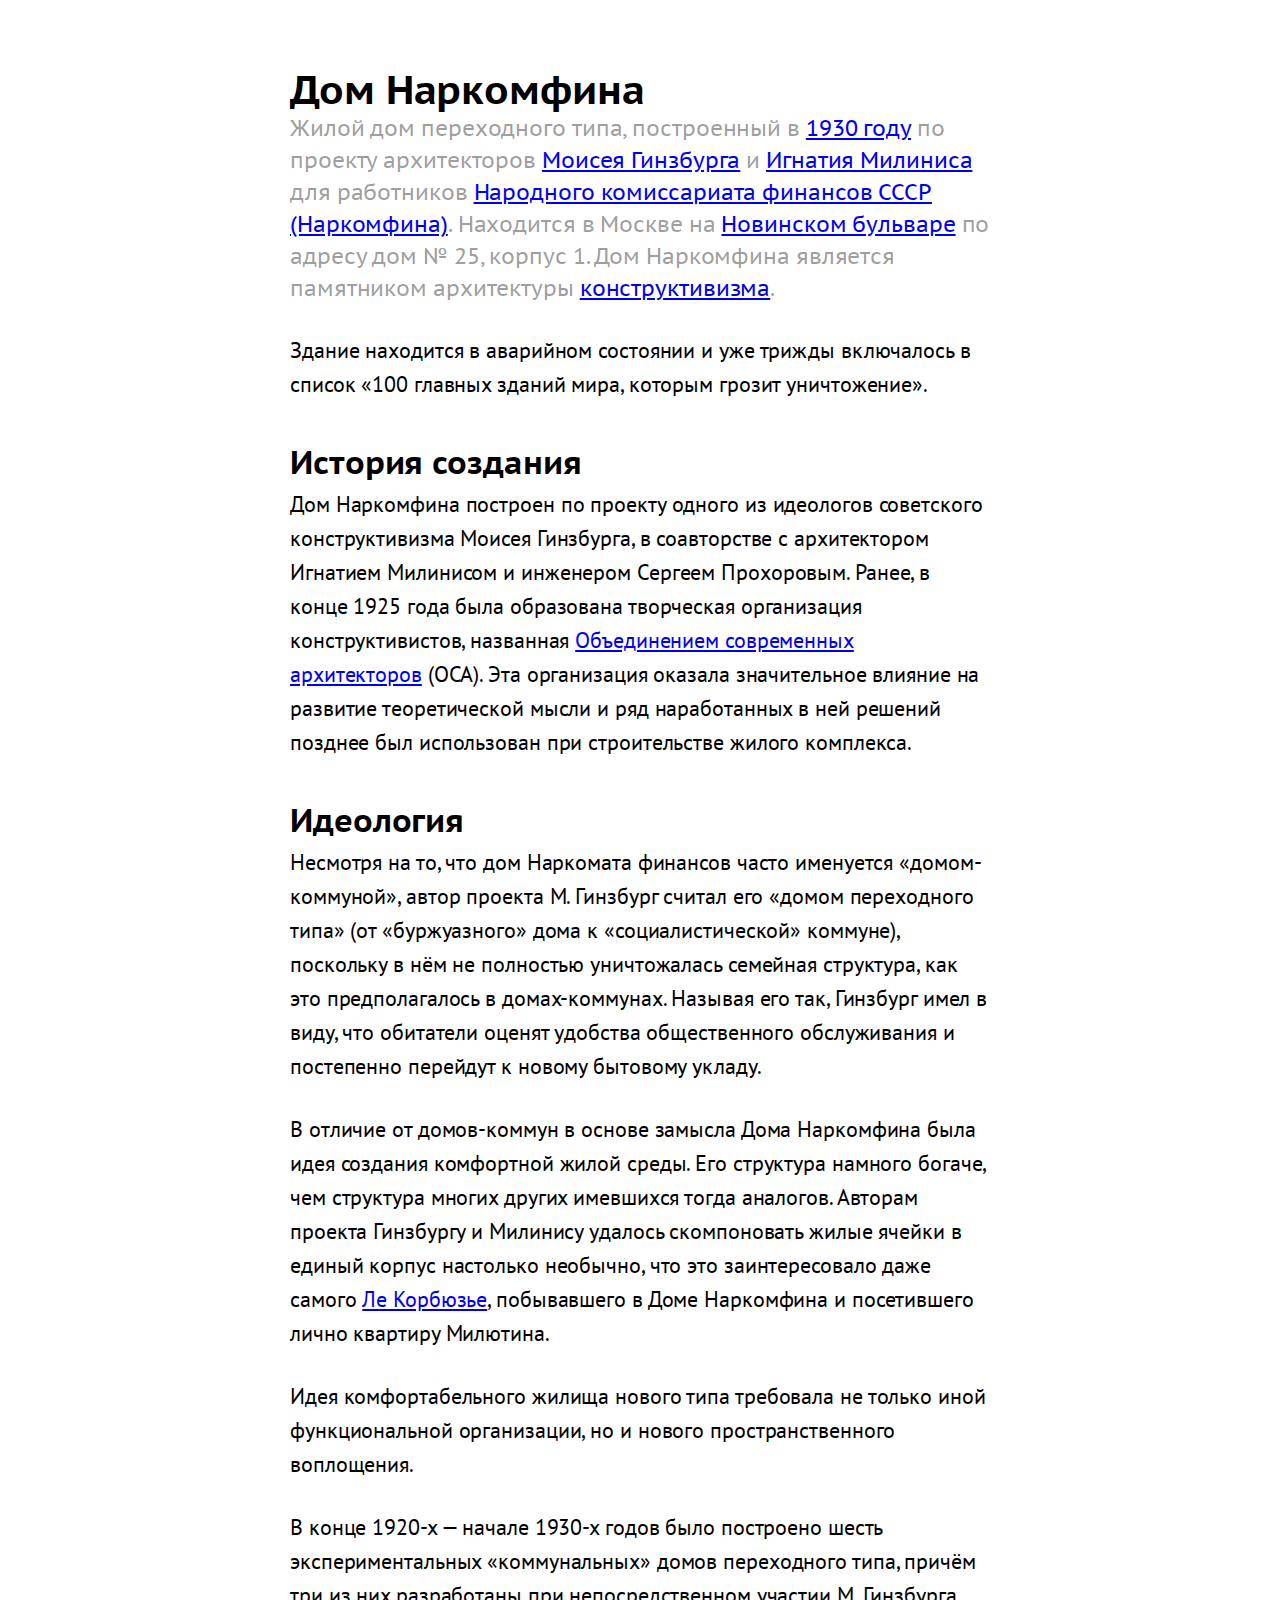
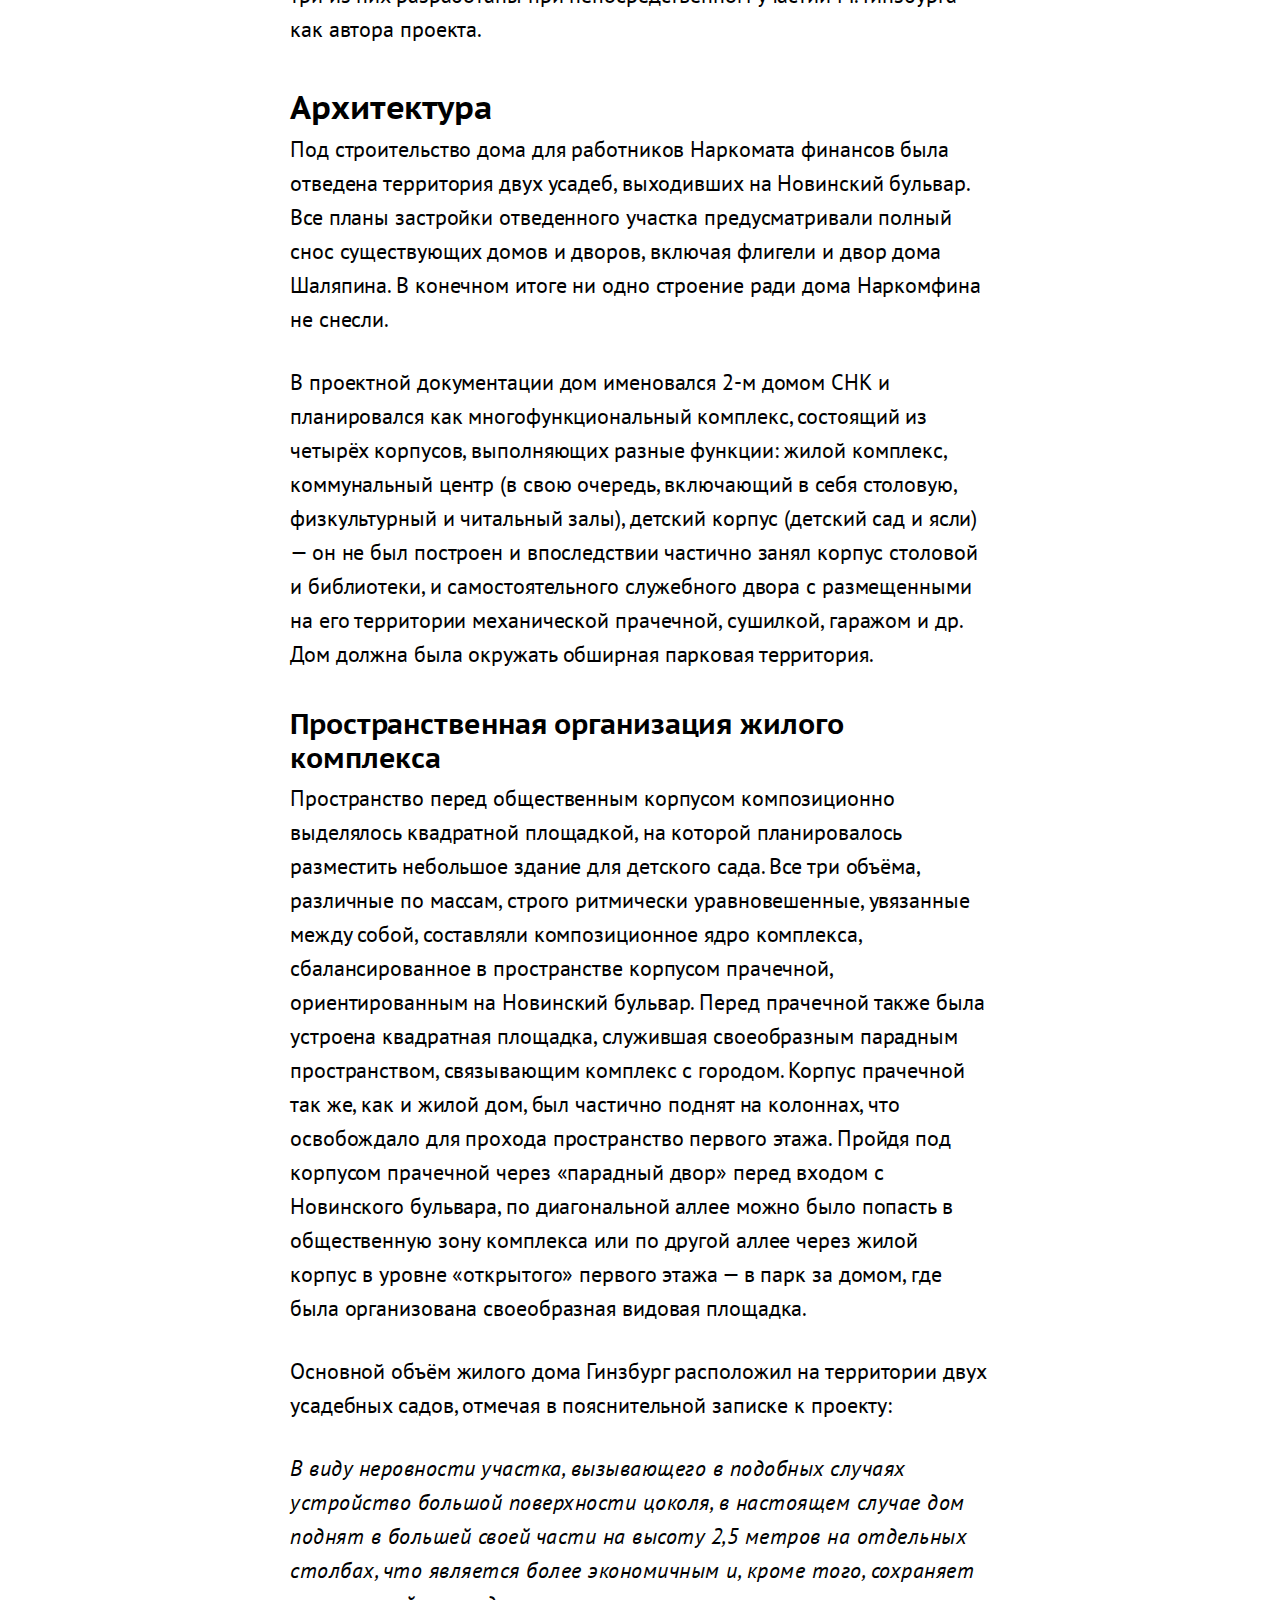
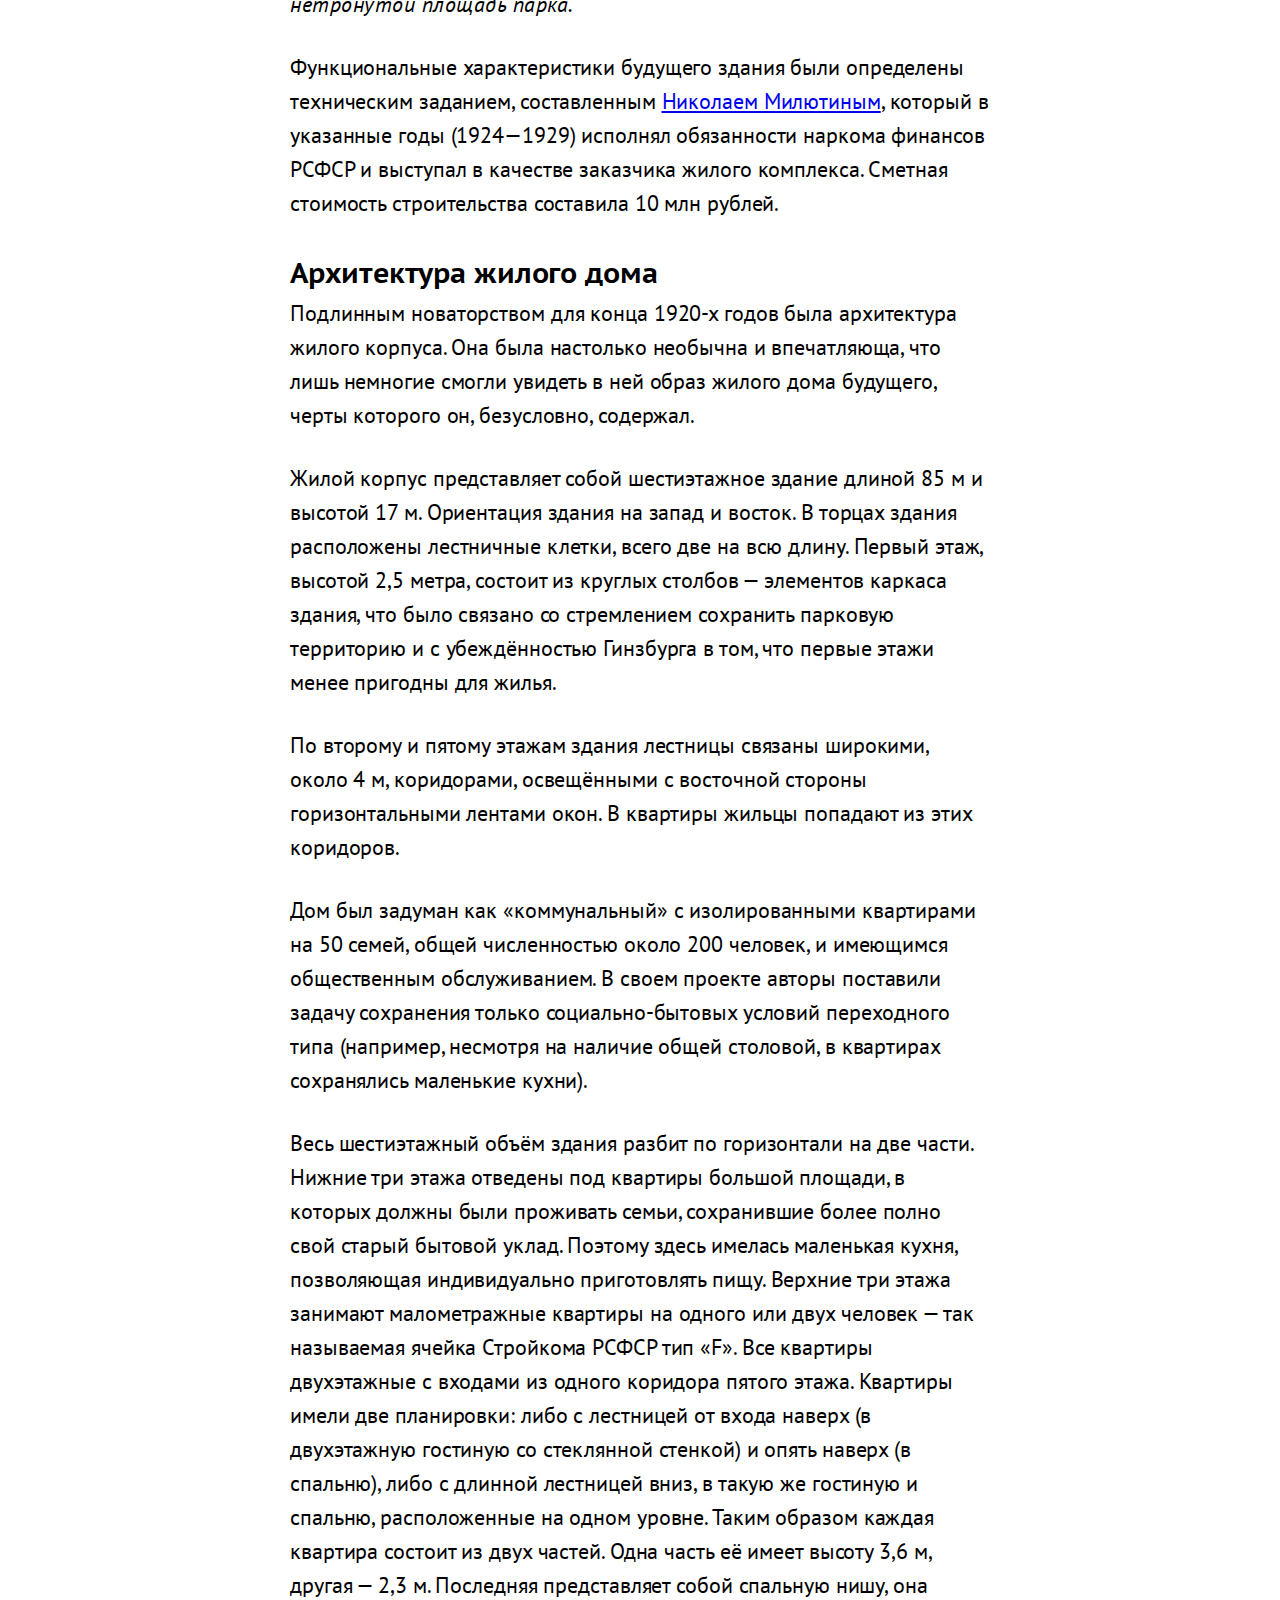
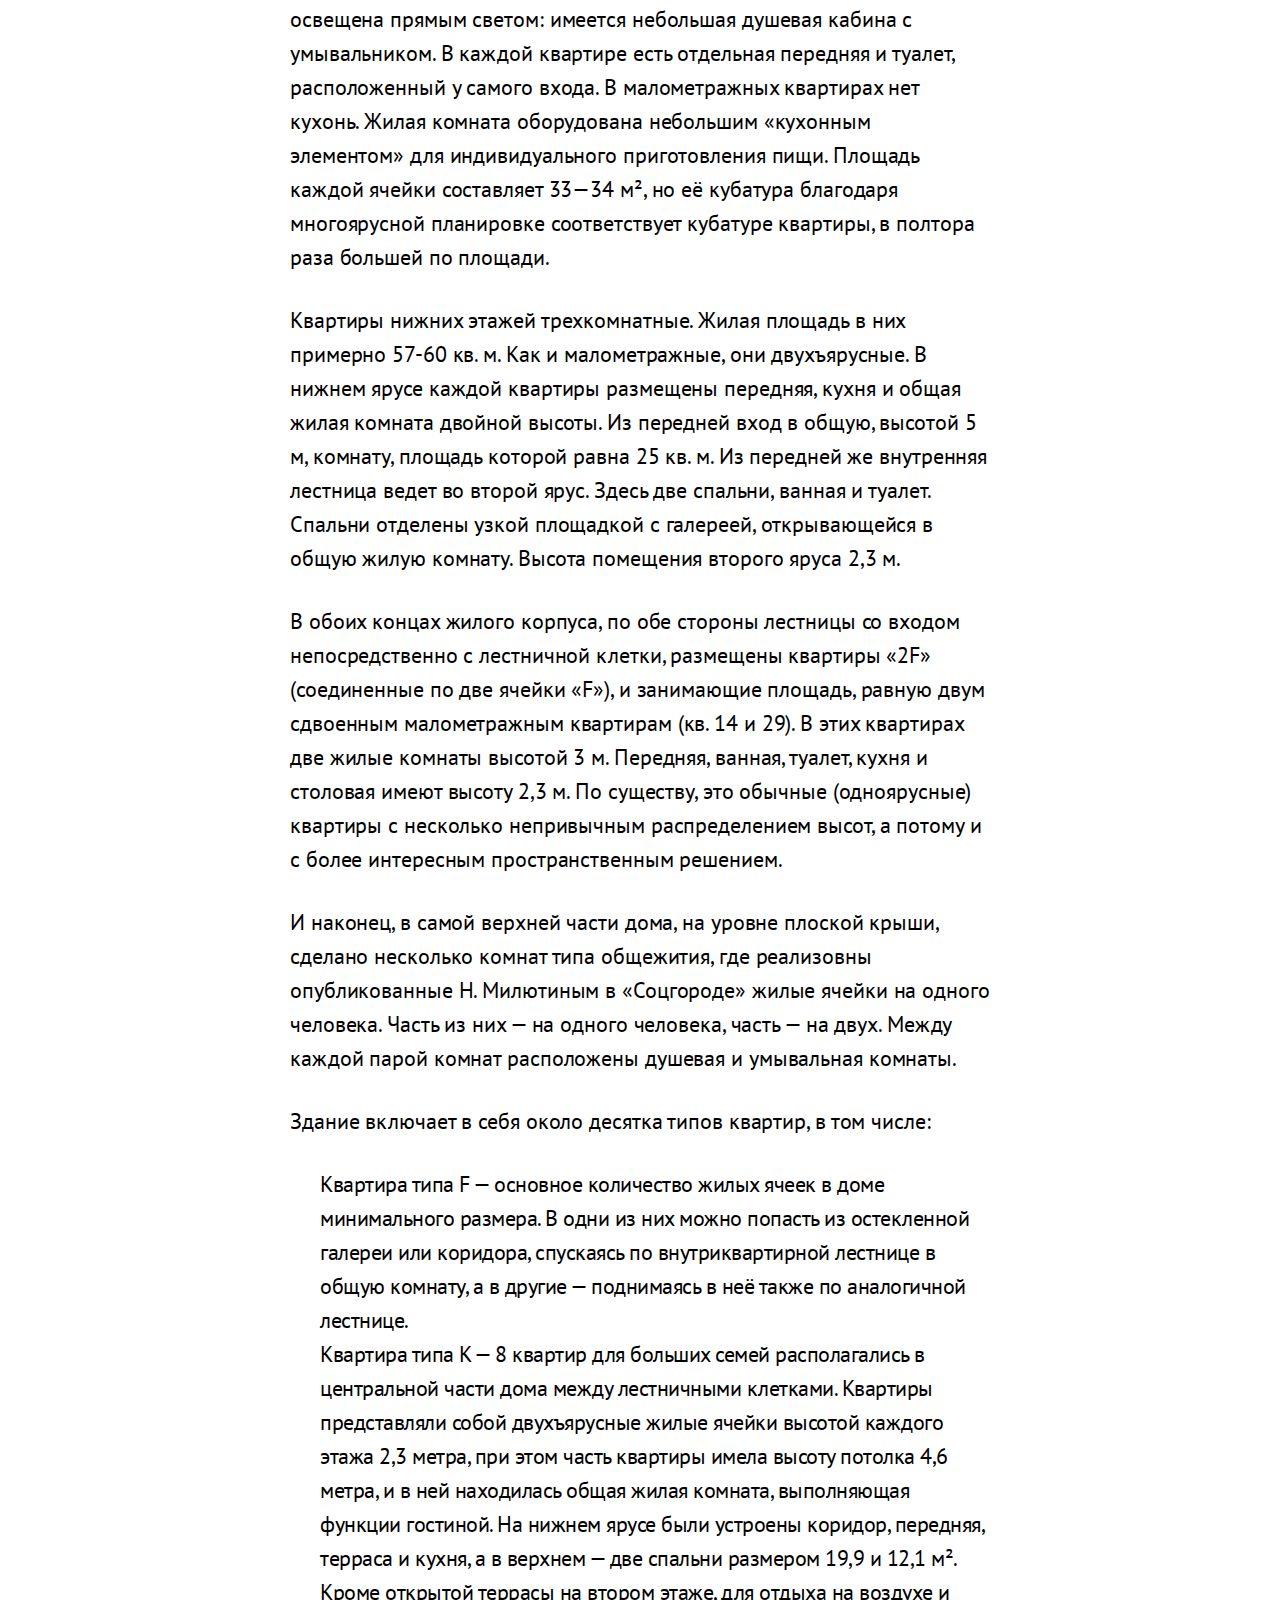
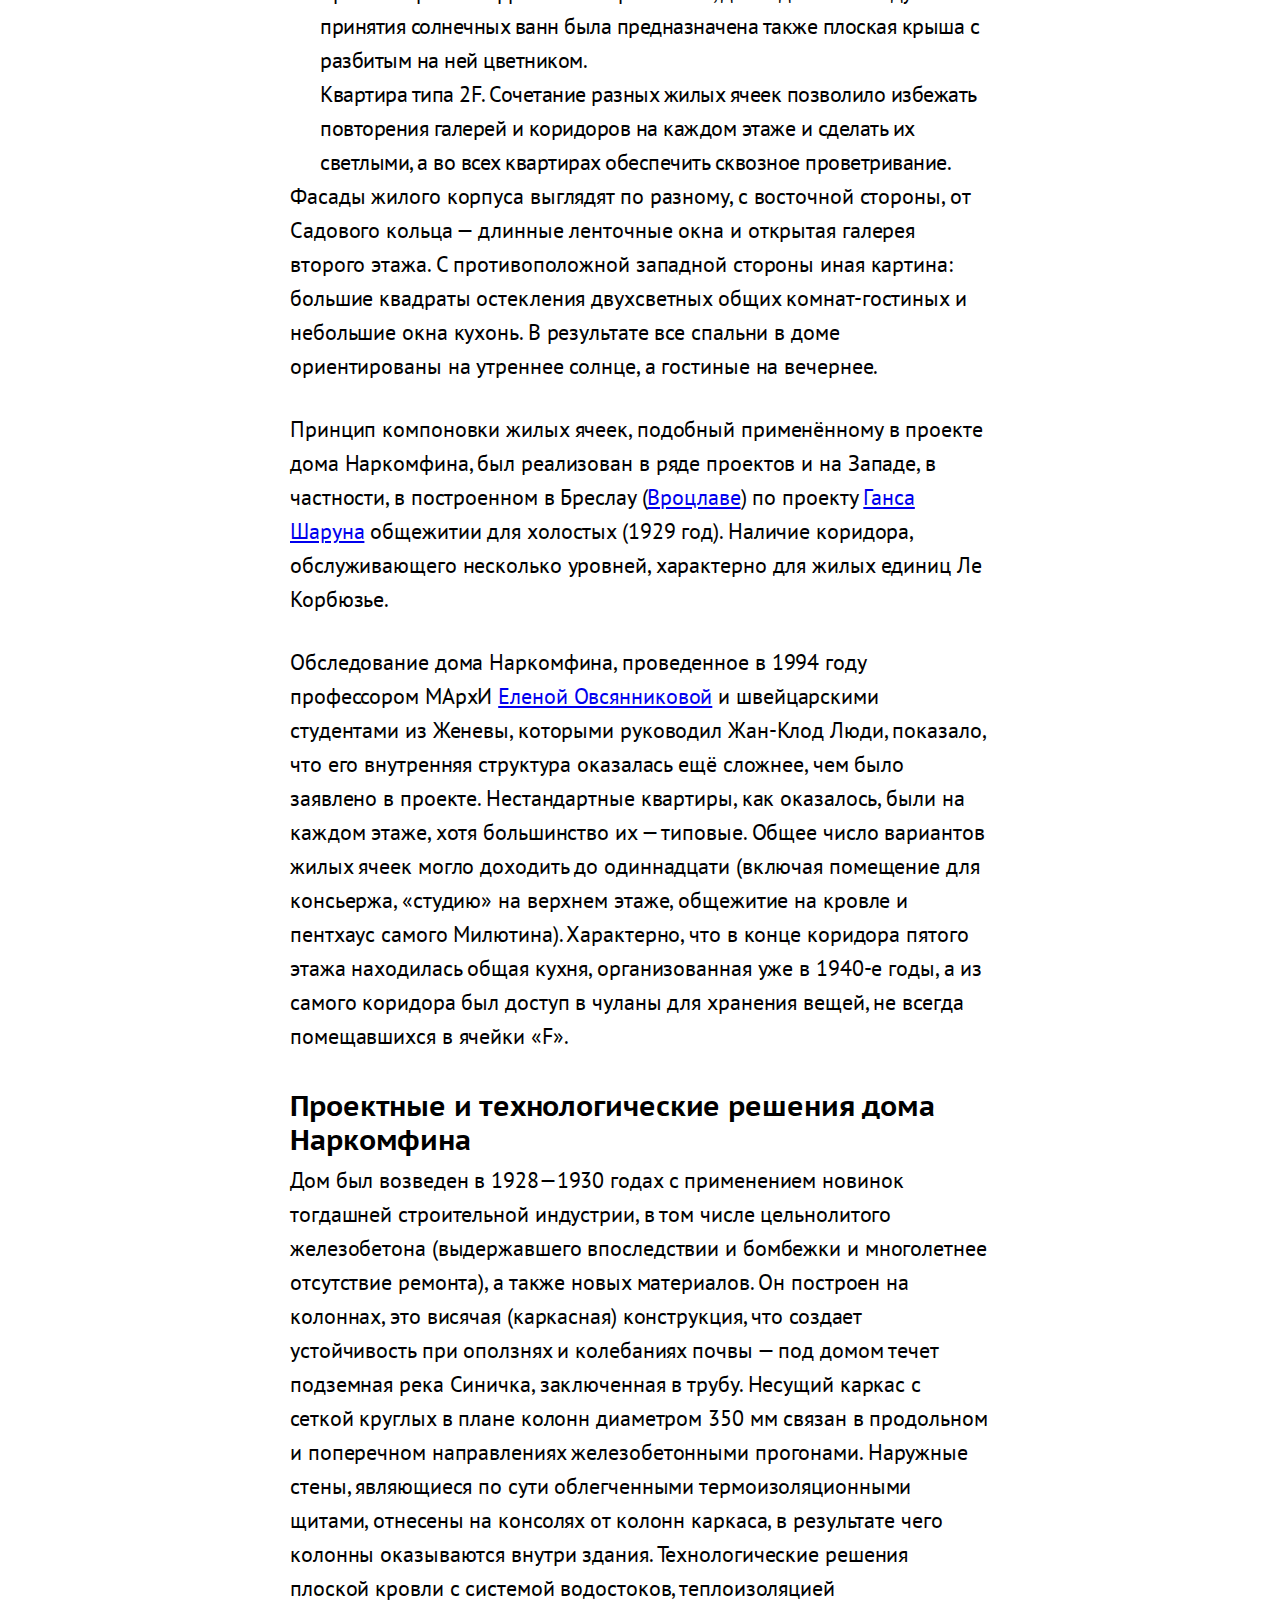
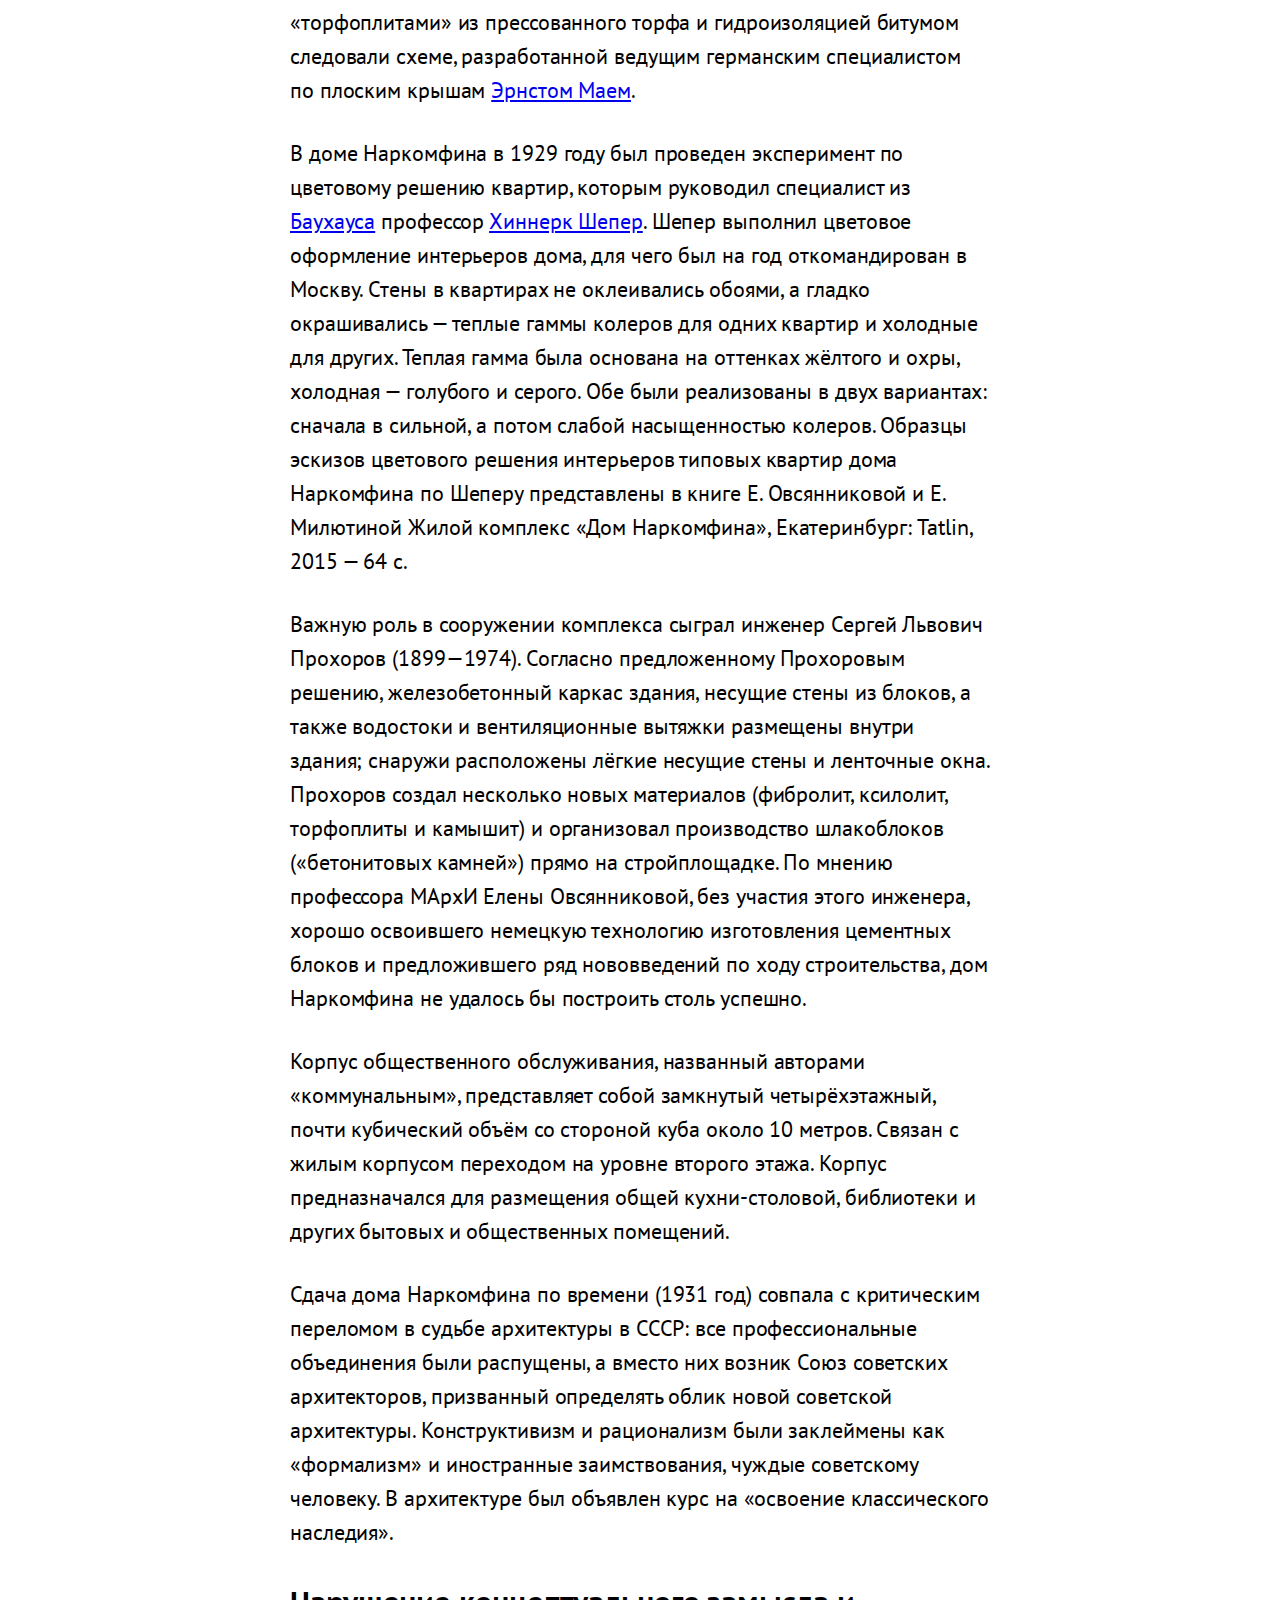
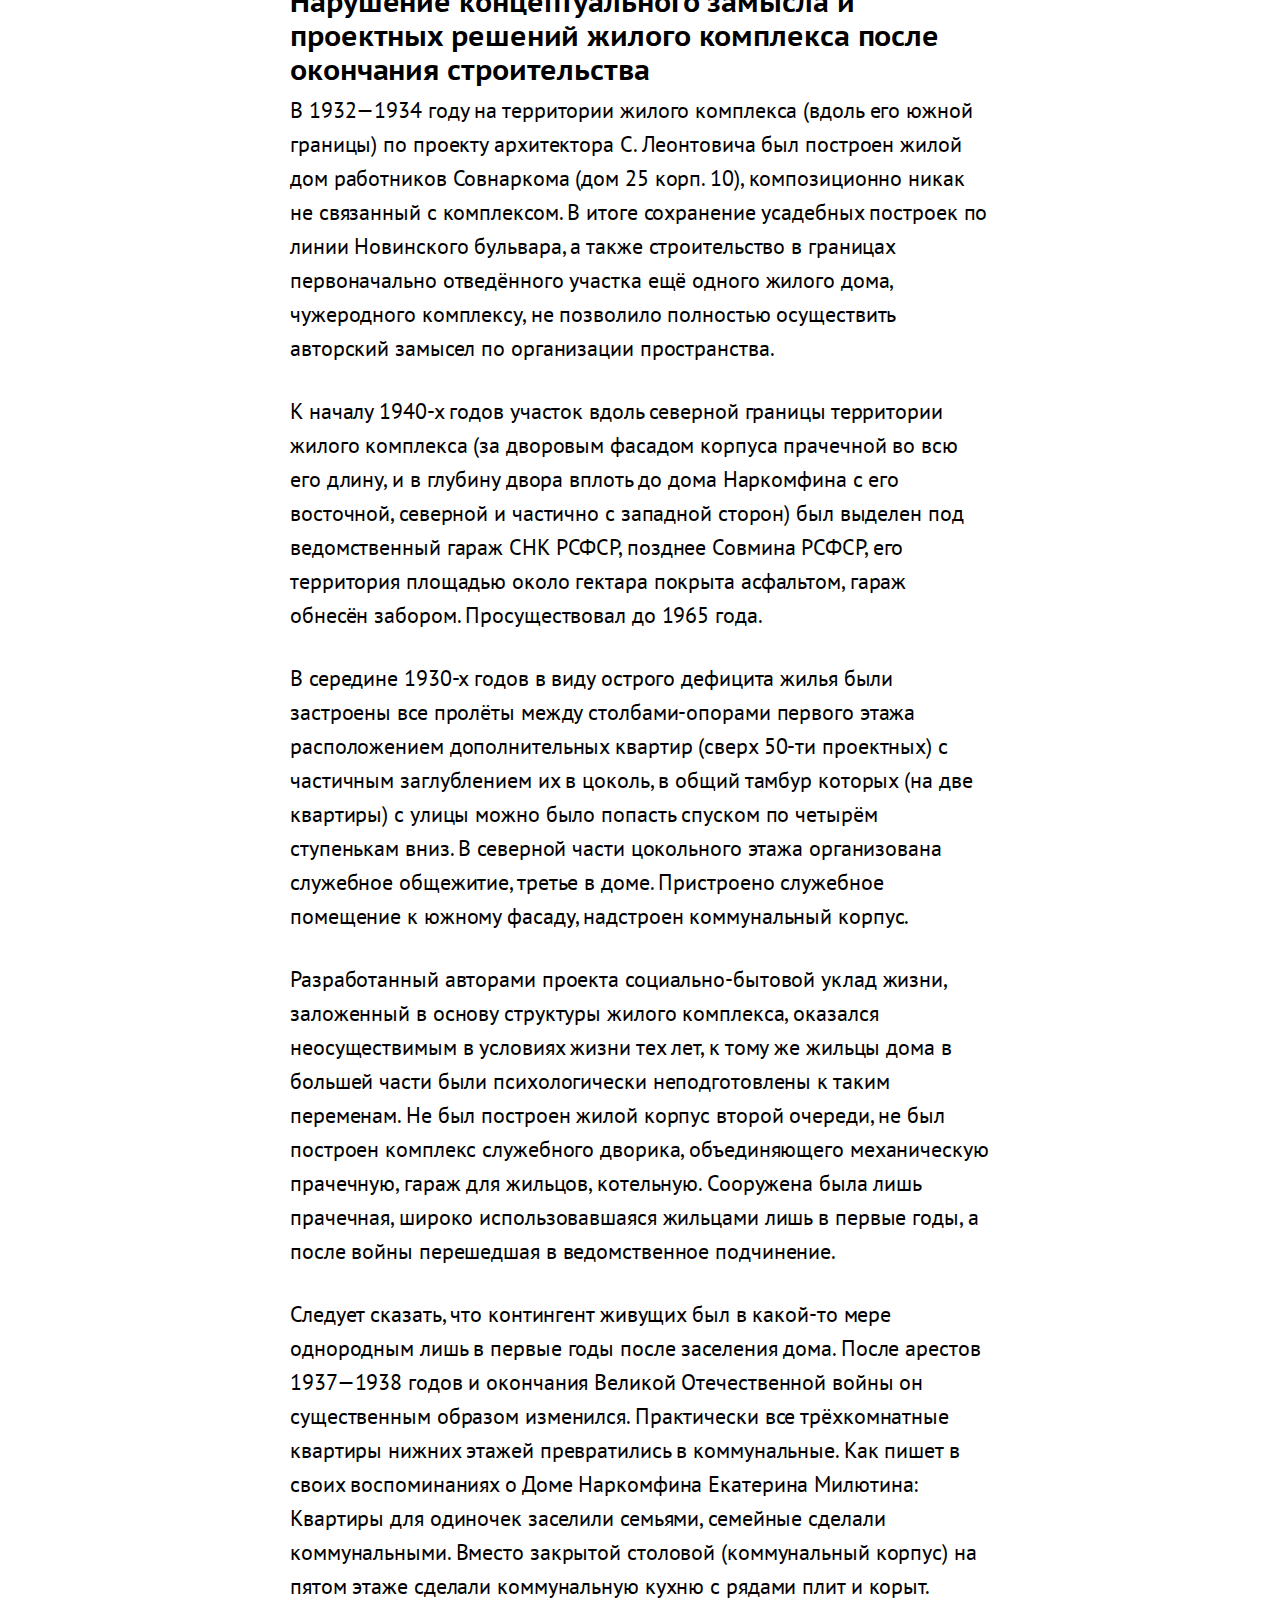
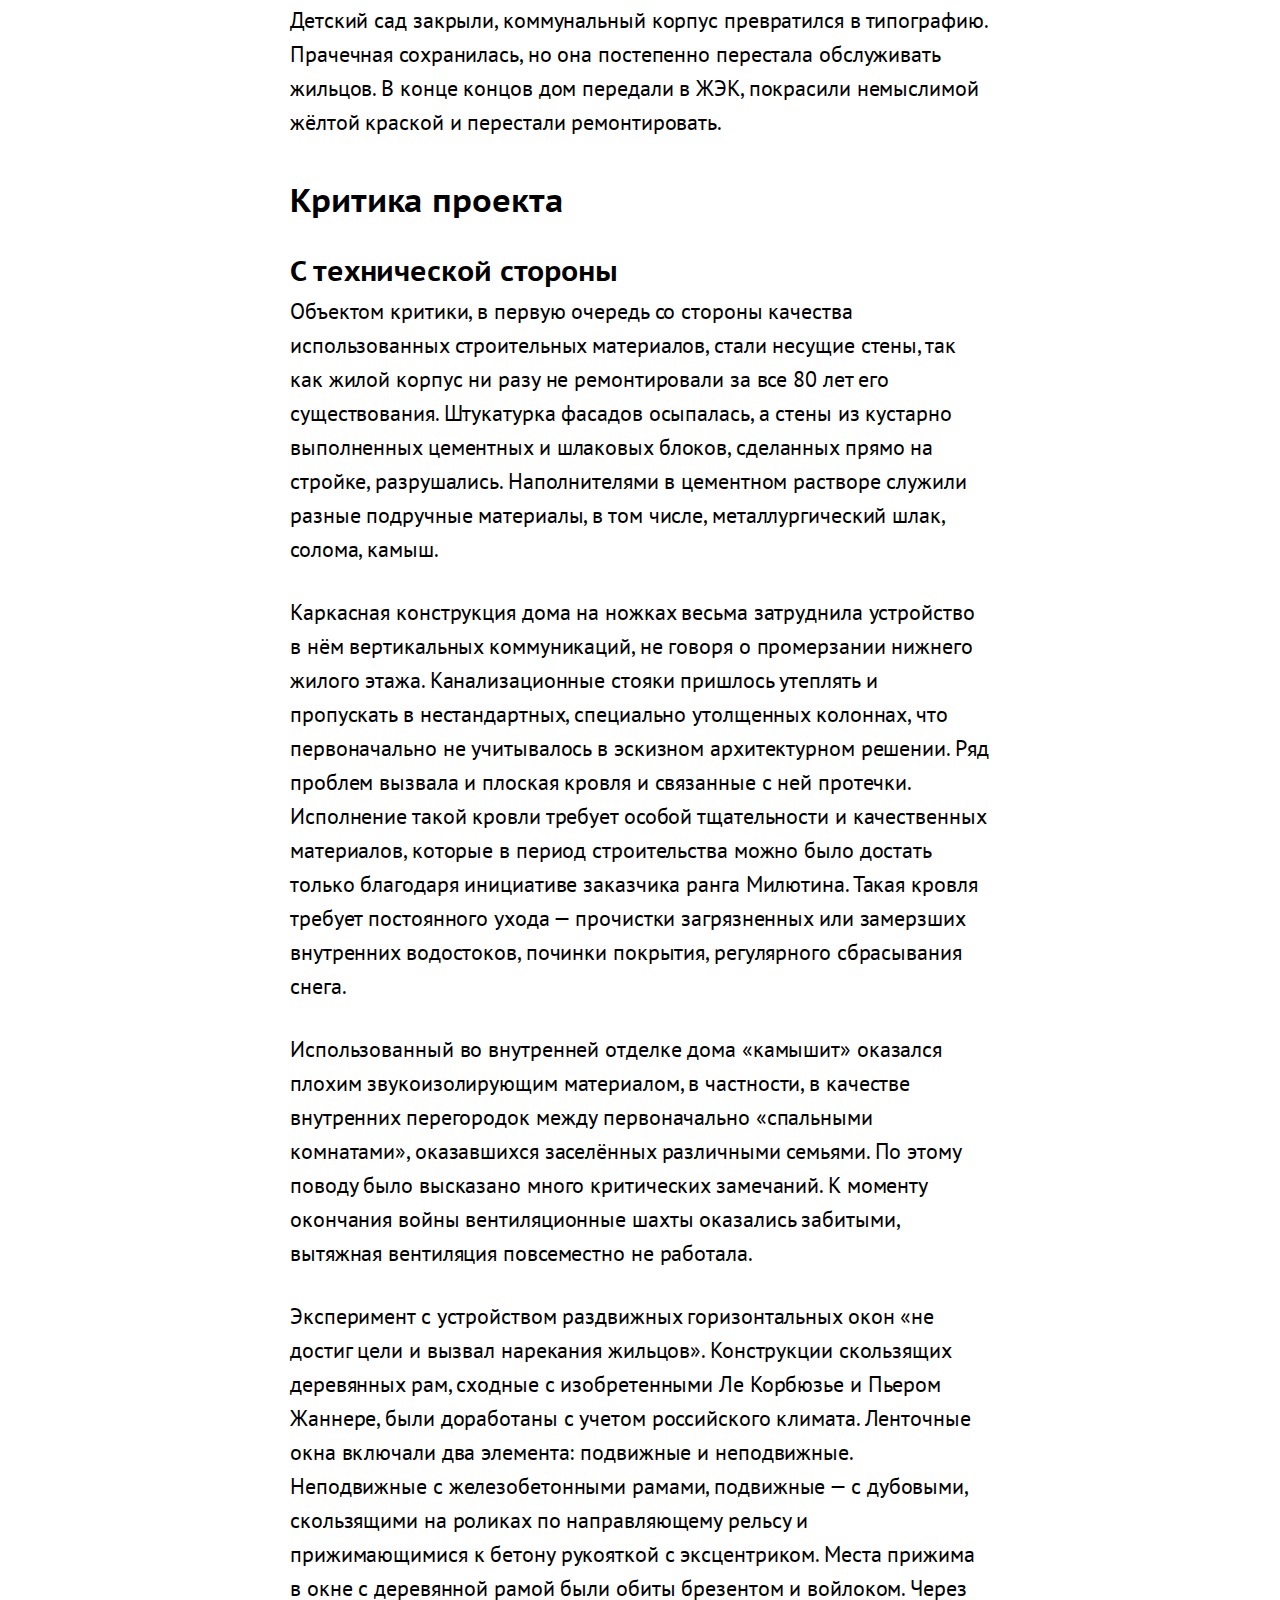
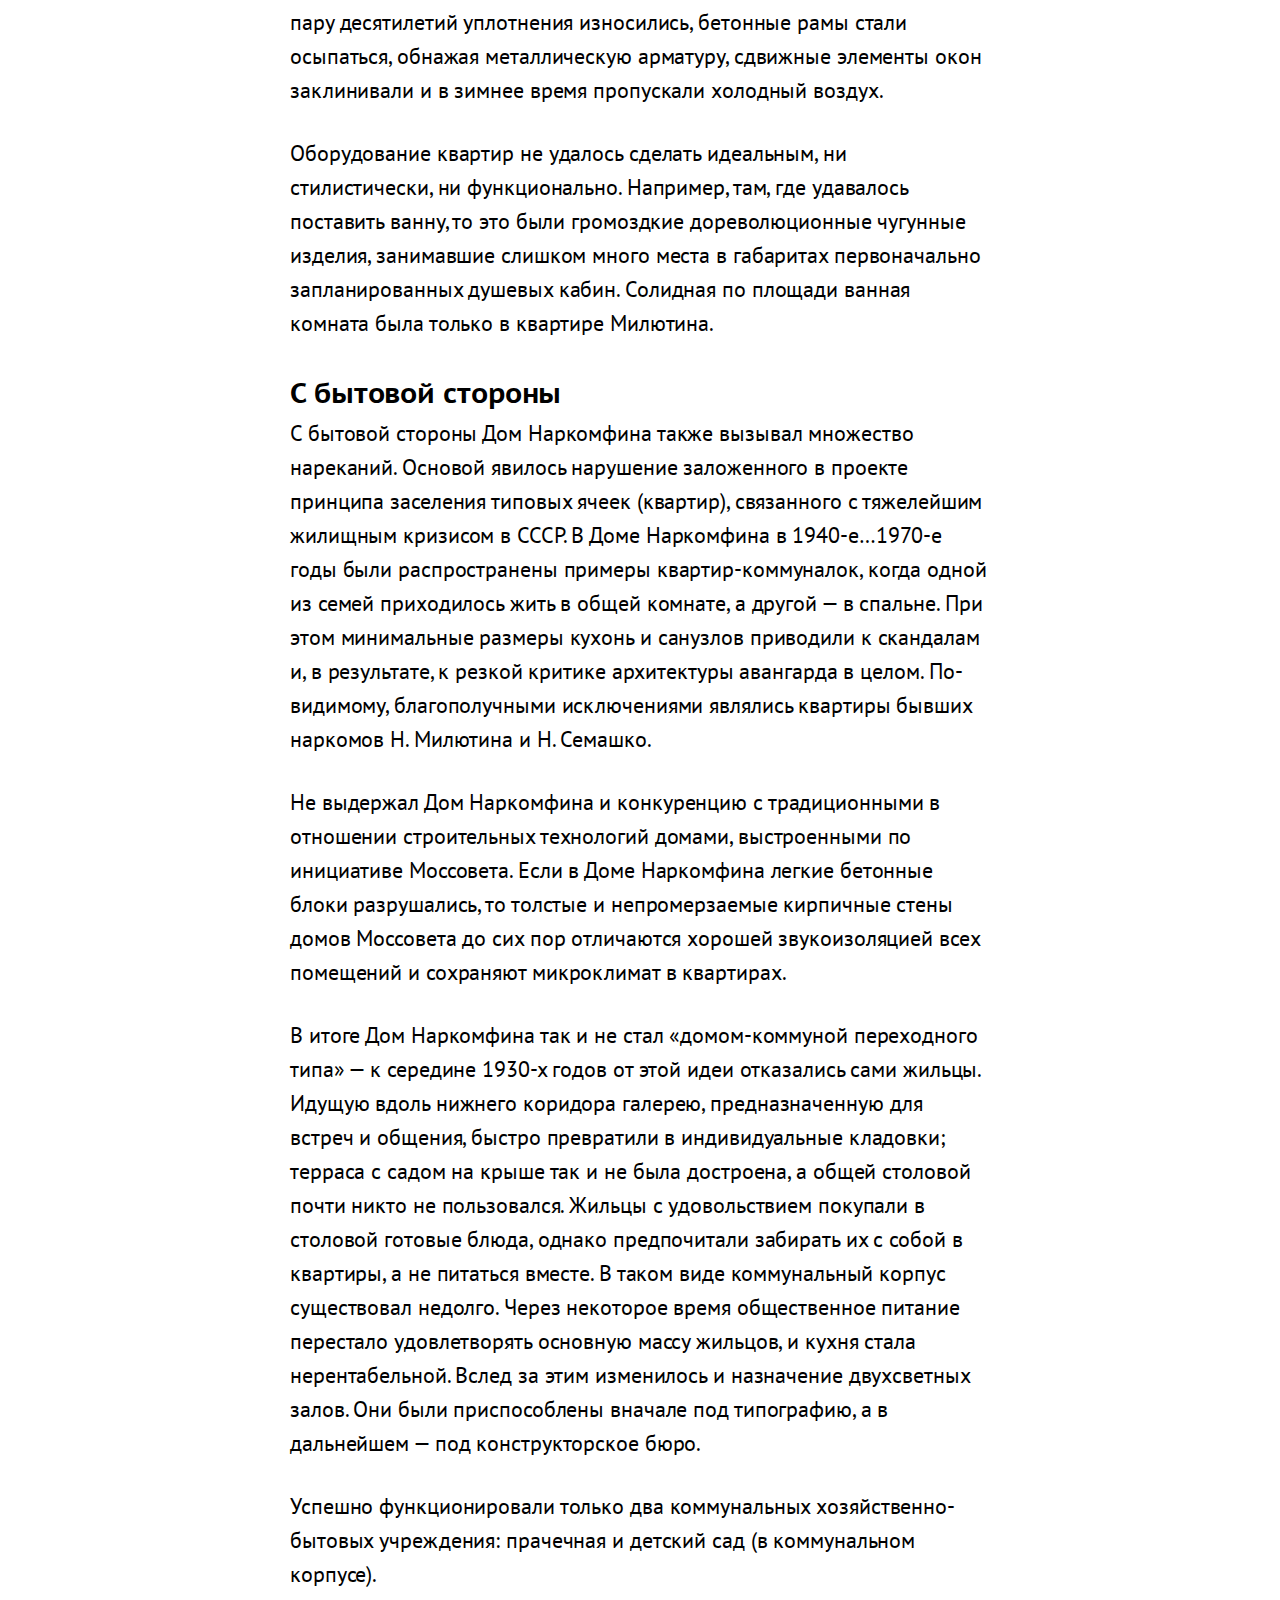
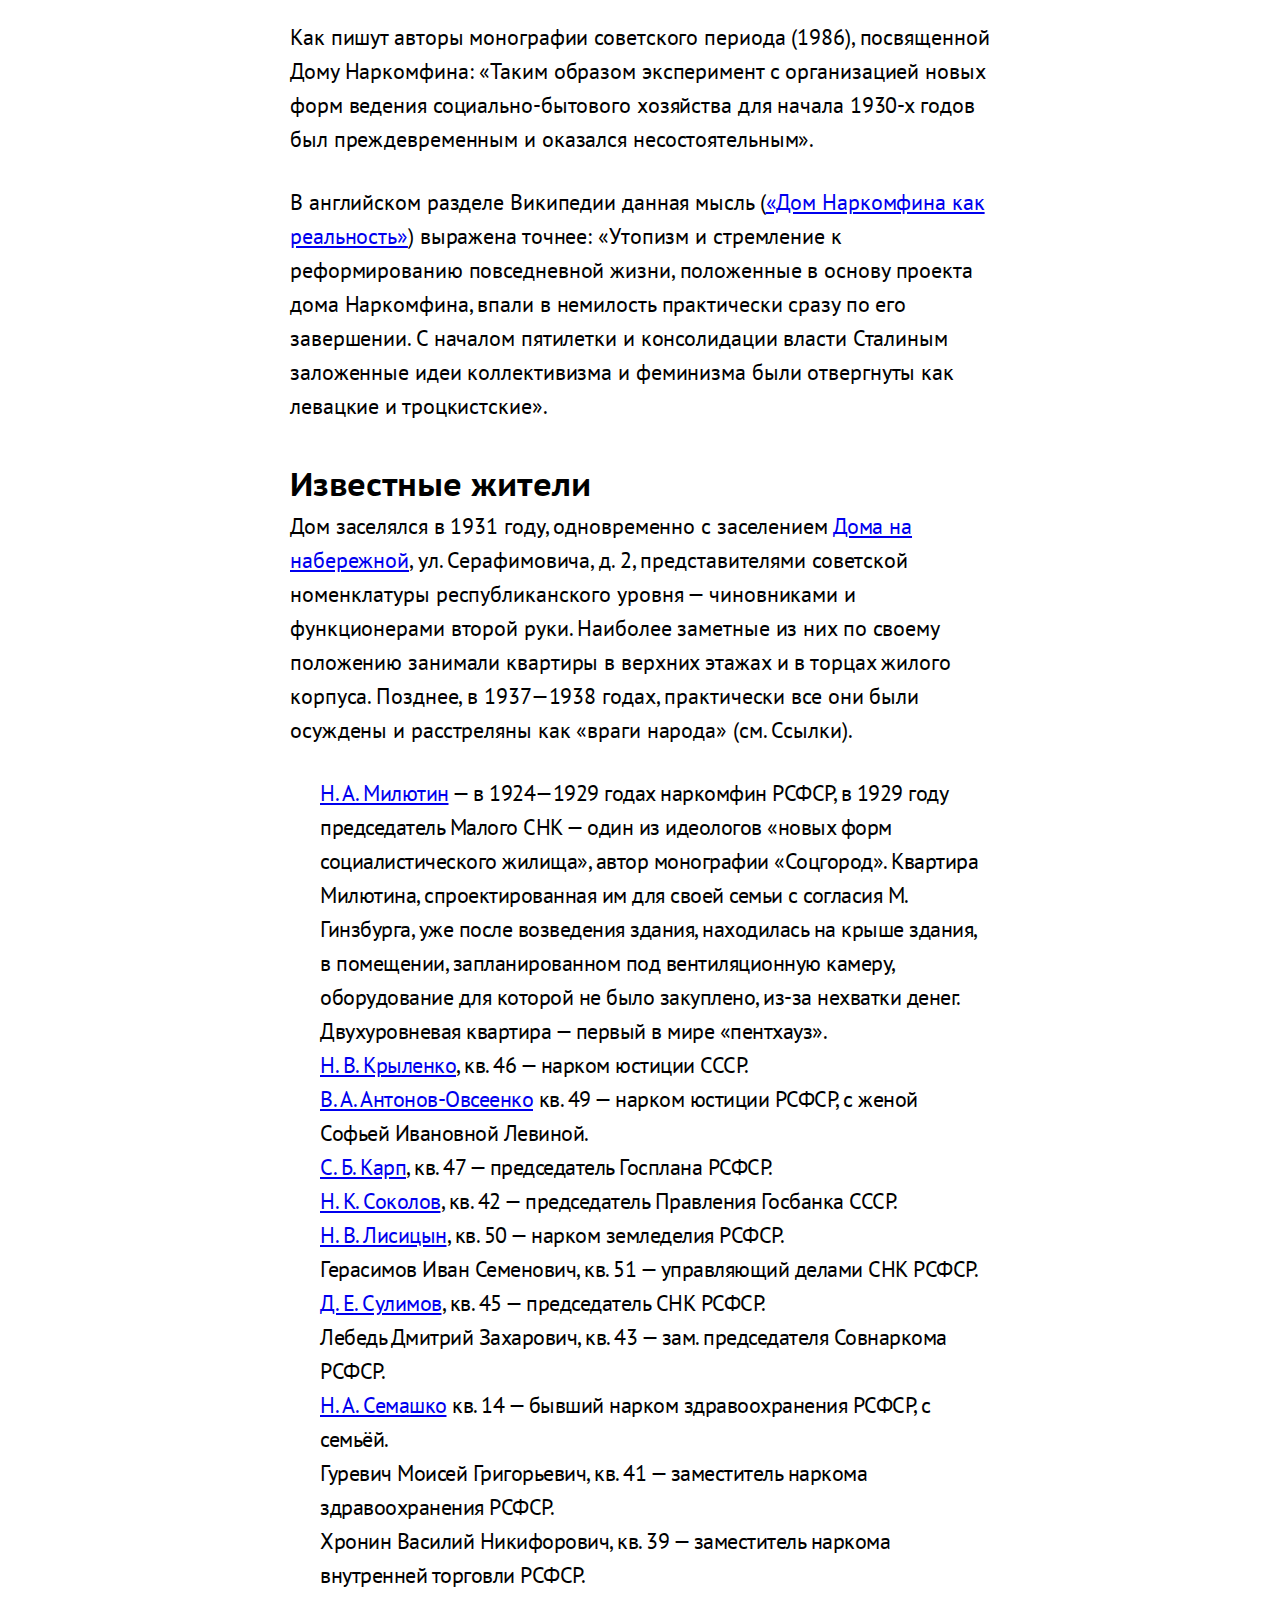
==== commit 2ef5ee66: "Написали css" ====
--- a/index.html
+++ b/index.html
@@ -15,12 +15,30 @@
       background-size: 800px 20624px;
       background-position: top center;
       background-repeat: no-repeat;
-    }
+      letter-spacing: -0.5px
+    }
+
+    /* Хак для верстки */
+
+    h1,
+    h2,
+    h3,
+    h1 + p {
+      letter-spacing: -0.1px
+    }
+
+    p {
+      letter-spacing: -0.1px
+    }
+
+    /* Конец для хака */
 
     h1, h2, h3 {
       font-family: 'PT Sans Caption', sans-serif;
       font-weight: bold;
     }
+
+
 
     h1 {
       margin-top: 66px;
@@ -28,157 +46,183 @@
       line-height: 46px;
     }
 
+    h2 {
+      margin-top: 43px;
+      font-size: 32px;
+      line-height: 36px;
+    }
+
+    h3 {
+      margin-top: 36px;
+      font-size: 28px;
+      line-height: 34px;
+    }
+
+
     h1 + p {
-      margin: 0;
       font-family: 'PT Sans Caption', sans-serif;
       font-size: 22px;
       line-height: 32px;
       color: rgba(0, 0, 0, .4);
     }
 
-    p {
+    h2 + p {
+      margin-top: 7px;
+    }
+
+    h3 + p {
+      margin-top: 6px;
+    }
+
+    li {
+      margin-left: 30px;
+    }
+
+    ul {
+      margin-top: 29px;
+    }
+
+
+    p, blockquote, li {
       font-size: 22px;
       line-height: 34px;
+    }
+
+    blockquote {
+      font-style: italic;
+      letter-spacing: 0.5px;
+    }
+
+    p + p,
+    p + blockquote,
+    blockquote + p,
+    blockquote + blockquote {
       margin-top: 29px;
     }
 
-    h2 {
-      margin-top: 38px;
-      font-size: 32px;
-      line-height: 46px;
-    }
-
-    h2 + p {
-      margin-top: 38px;
-    }
-
   </style>
-
 </head>
-  <body>
-    <h1>Дом Наркомфина</h1>
-    <p>Жилой дом переходного типа, построенный в <a target="_blank" href="https://ru.wikipedia.org/wiki/1930_%D0%B3%D0%BE%D0%B4">1930 году</a> по проекту архитекторов <a target="_blank" href="https://ru.wikipedia.org/wiki/%D0%93%D0%B8%D0%BD%D0%B7%D0%B1%D1%83%D1%80%D0%B3,_%D0%9C%D0%BE%D0%B8%D1%81%D0%B5%D0%B9_%D0%AF%D0%BA%D0%BE%D0%B2%D0%BB%D0%B5%D0%B2%D0%B8%D1%87">Моисея Гинзбурга</a> и <a target="_blank" href="https://ru.wikipedia.org/wiki/%D0%9C%D0%B8%D0%BB%D0%B8%D0%BD%D0%B8%D1%81,_%D0%98%D0%B3%D0%BD%D0%B0%D1%82%D0%B8%D0%B9_%D0%A4%D1%80%D0%B0%D0%BD%D1%86%D0%B5%D0%B2%D0%B8%D1%87">Игнатия Милиниса</a> для работников <a target="_blank" href="https://ru.wikipedia.org/wiki/%D0%9D%D0%B0%D1%80%D0%BE%D0%B4%D0%BD%D1%8B%D0%B9_%D0%BA%D0%BE%D0%BC%D0%B8%D1%81%D1%81%D0%B0%D1%80%D0%B8%D0%B0%D1%82_%D1%84%D0%B8%D0%BD%D0%B0%D0%BD%D1%81%D0%BE%D0%B2">Народного комиссариата финансов СССР (Наркомфина)</a>. Находится в Москве на <a target="_blank" href="https://ru.wikipedia.org/wiki/%D0%9D%D0%BE%D0%B2%D0%B8%D0%BD%D1%81%D0%BA%D0%B8%D0%B9_%D0%B1%D1%83%D0%BB%D1%8C%D0%B2%D0%B0%D1%80">Новинском бульваре</a> по адресу дом № 25, корпус 1. Дом Наркомфина является памятником архитектуры <a target="_blank" href="https://ru.wikipedia.org/wiki/%D0%9A%D0%BE%D0%BD%D1%81%D1%82%D1%80%D1%83%D0%BA%D1%82%D0%B8%D0%B2%D0%B8%D0%B7%D0%BC_(%D0%B8%D1%81%D0%BA%D1%83%D1%81%D1%81%D1%82%D0%B2%D0%BE)">конструктивизма</a>.</p>
-    <p>Здание находится в аварийном состоянии и уже трижды включалось в список «100 главных зданий мира, которым грозит уничтожение».</p>
-
-    <h2>История создания</h2>
-    <p>Дом Наркомфина построен по проекту одного из идеологов советского конструктивизма Моисея Гинзбурга, в соавторстве с архитектором Игнатием Милинисом и инженером Сергеем Прохоровым. Ранее, в конце 1925 года была образована творческая организация конструктивистов, названная <a target="_blank" href="https://ru.wikipedia.org/wiki/%D0%9E%D0%B1%D1%8A%D0%B5%D0%B4%D0%B8%D0%BD%D0%B5%D0%BD%D0%B8%D0%B5_%D1%81%D0%BE%D0%B2%D1%80%D0%B5%D0%BC%D0%B5%D0%BD%D0%BD%D1%8B%D1%85_%D0%B0%D1%80%D1%85%D0%B8%D1%82%D0%B5%D0%BA%D1%82%D0%BE%D1%80%D0%BE%D0%B2">Объединением современных архитекторов</a> (ОСА). Эта организация оказала значительное влияние на развитие теоретической мысли и ряд наработанных в ней решений позднее был использован при строительстве жилого комплекса.</p>
-
-    <h2>Идеология</h2>
-    <p>Несмотря на то, что дом Наркомата финансов часто именуется «домом-коммуной», автор проекта М. Гинзбург считал его «домом переходного типа» (от «буржуазного» дома к «социалистической» коммуне), поскольку в нём не полностью уничтожалась семейная структура, как это предполагалось в домах-коммунах. Называя его так, Гинзбург имел в виду, что обитатели оценят удобства общественного обслуживания и постепенно перейдут к новому бытовому укладу.</p>
-    <p>В отличие от домов-коммун в основе замысла Дома Наркомфина была идея создания комфортной жилой среды. Его структура намного богаче, чем структура многих других имевшихся тогда аналогов. Авторам проекта Гинзбургу и Милинису удалось скомпоновать жилые ячейки в единый корпус настолько необычно, что это заинтересовало даже самого <a target="_blank" href="https://ru.wikipedia.org/wiki/%D0%9B%D0%B5_%D0%9A%D0%BE%D1%80%D0%B1%D1%8E%D0%B7%D1%8C%D0%B5">Ле Корбюзье</a>, побывавшего в Доме Наркомфина и посетившего лично квартиру Милютина.</p>
-    <p>Идея комфортабельного жилища нового типа требовала не только иной функциональной организации, но и нового пространственного воплощения.</p>
-    <p>В конце 1920-х — начале 1930-х годов было построено шесть экспериментальных «коммунальных» домов переходного типа, причём три из них разработаны при непосредственном участии М. Гинзбурга как автора проекта.</p>
-
-    <h2>Архитектура</h2>
-    <p>Под строительство дома для работников Наркомата финансов была отведена территория двух усадеб, выходивших на Новинский бульвар. Все планы застройки отведенного участка предусматривали полный снос существующих домов и дворов, включая флигели и двор дома Шаляпина. В конечном итоге ни одно строение ради дома Наркомфина не снесли.</p>
-    <p>В проектной документации дом именовался 2-м домом СНК и планировался как многофункциональный комплекс, состоящий из четырёх корпусов, выполняющих разные функции: жилой комплекс, коммунальный центр (в свою очередь, включающий в себя столовую, физкультурный и читальный залы), детский корпус (детский сад и ясли) — он не был построен и впоследствии частично занял корпус столовой и библиотеки, и самостоятельного служебного двора с размещенными на его территории механической прачечной, сушилкой, гаражом и др. Дом должна была окружать обширная парковая территория.</p>
-
-    <h3>Пространственная организация жилого комплекса</h3>
-    <p>Пространство перед общественным корпусом композиционно выделялось квадратной площадкой, на которой планировалось разместить небольшое здание для детского сада. Все три объёма, различные по массам, строго ритмически уравновешенные, увязанные между собой, составляли композиционное ядро комплекса, сбалансированное в пространстве корпусом прачечной, ориентированным на Новинский бульвар. Перед прачечной также была устроена квадратная площадка, служившая своеобразным парадным пространством, связывающим комплекс с городом. Корпус прачечной так же, как и жилой дом, был частично поднят на колоннах, что освобождало для прохода пространство первого этажа. Пройдя под корпусом прачечной через «парадный двор» перед входом с Новинского бульвара, по диагональной аллее можно было попасть в общественную зону комплекса или по другой аллее через жилой корпус в уровне «открытого» первого этажа — в парк за домом, где была организована своеобразная видовая площадка.</p>
-    <p>Основной объём жилого дома Гинзбург расположил на территории двух усадебных садов, отмечая в пояснительной записке к проекту: «В виду неровности участка, вызывающего в подобных случаях устройство большой поверхности цоколя, в настоящем случае дом поднят в большей своей части на высоту 2,5 метров на отдельных столбах, что является более экономичным и, кроме того, сохраняет нетронутой площадь парка».</p>
-    <p>Функциональные характеристики будущего здания были определены техническим заданием, составленным <a target="_blank" href="https://ru.wikipedia.org/wiki/%D0%9C%D0%B8%D0%BB%D1%8E%D1%82%D0%B8%D0%BD,_%D0%9D%D0%B8%D0%BA%D0%BE%D0%BB%D0%B0%D0%B9_%D0%90%D0%BB%D0%B5%D0%BA%D1%81%D0%B0%D0%BD%D0%B4%D1%80%D0%BE%D0%B2%D0%B8%D1%87">Николаем Милютиным</a>, который в указанные годы (1924—1929) исполнял обязанности наркома финансов РСФСР и выступал в качестве заказчика жилого комплекса. Сметная стоимость строительства составила 10 млн рублей.</p>
-
-    <h3>Архитектура жилого дома</h3>
-    <p>Подлинным новаторством для конца 1920-х годов была архитектура жилого корпуса. Она была настолько необычна и впечатляюща, что лишь немногие смогли увидеть в ней образ жилого дома будущего, черты которого он, безусловно, содержал.</p>
-    <p>Жилой корпус представляет собой шестиэтажное здание длиной 85 м и высотой 17 м. Ориентация здания на запад и восток. В торцах здания расположены лестничные клетки, всего две на всю длину. Первый этаж, высотой 2,5 метра, состоит из круглых столбов — элементов каркаса здания, что было связано со стремлением сохранить парковую территорию и с убеждённостью Гинзбурга в том, что первые этажи менее пригодны для жилья.</p>
-    <p>За счет колонн первого этажа и открытого пространства между ними создавалось зрительное впечатление, что корпус как бы приподнят над землей. Это, вместе с надстройкой-мостиком на плоской крыше и белоснежным цветом фасадов, придавало ему сходство с кораблем, что и закрепилось в неофициальном названии дома — «дом-корабль» или, по Е. Милютиной, «дом-пароход».</p>
-    <p>По второму и пятому этажам здания лестницы связаны широкими, около 4 м, коридорами, освещёнными с восточной стороны горизонтальными лентами окон. В квартиры жильцы попадают из этих коридоров.</p>
-    <p>Дом был задуман как «коммунальный» с изолированными квартирами на 50 семей, общей численностью около 200 человек, и имеющимся общественным обслуживанием. В своем проекте авторы поставили задачу сохранения только социально-бытовых условий переходного типа (например, несмотря на наличие общей столовой, в квартирах сохранялись маленькие кухни).</p>
-    <p>Весь шестиэтажный объём здания разбит по горизонтали на две части. Нижние три этажа отведены под квартиры большой площади, в которых должны были проживать семьи, сохранившие более полно свой старый бытовой уклад. Поэтому здесь имелась маленькая кухня, позволяющая индивидуально приготовлять пищу. Верхние три этажа занимают малометражные квартиры на одного или двух человек — так называемая ячейка Стройкома РСФСР тип «F». Все квартиры двухэтажные с входами из одного коридора пятого этажа. Квартиры имели две планировки: либо с лестницей от входа наверх (в двухэтажную гостиную со стеклянной стенкой) и опять наверх (в спальню), либо с длинной лестницей вниз, в такую же гостиную и спальню, расположенные на одном уровне. Таким образом каждая квартира состоит из двух частей. Одна часть её имеет высоту 3,6 м, другая — 2,3 м. Последняя представляет собой спальную нишу, она освещена прямым светом: имеется небольшая душевая кабина с умывальником. В каждой квартире есть отдельная передняя и туалет, расположенный у самого входа. В малометражных квартирах нет кухонь. Жилая комната оборудована небольшим «кухонным элементом» для индивидуального приготовления пищи. Площадь каждой ячейки составляет 33—34 м², но её кубатура благодаря многоярусной планировке соответствует кубатуре квартиры, в полтора раза большей по площади.</p>
-    <p>Квартиры нижних этажей трехкомнатные. Жилая площадь в них примерно 57-60 кв. м. Как и малометражные, они двухъярусные. В нижнем ярусе каждой квартиры размещены передняя, кухня и общая жилая комната двойной высоты. Из передней вход в общую, высотой 5 м, комнату, площадь которой равна 25 кв. м. Из передней же внутренняя лестница ведет во второй ярус. Здесь две спальни, ванная и туалет. Спальни отделены узкой площадкой с галереей, открывающейся в общую жилую комнату. Высота помещения второго яруса 2,3 м.</p>
-    <p>В обоих концах жилого корпуса, по обе стороны лестницы со входом непосредственно с лестничной клетки, размещены квартиры «2F» (соединенные по две ячейки «F»), и занимающие площадь, равную двум сдвоенным малометражным квартирам (кв. 14 и 29). В этих квартирах две жилые комнаты высотой 3 м. Передняя, ванная, туалет, кухня и столовая имеют высоту 2,3 м. По существу, это обычные (одноярусные) квартиры с несколько непривычным распределением высот, а потому и с более интересным пространственным решением.</p>
-    <p>И наконец, в самой верхней части дома, на уровне плоской крыши, сделано несколько комнат типа общежития, где реализовны опубликованные Н. Милютиным в «Соцгороде» жилые ячейки на одного человека. Часть из них — на одного человека, часть — на двух. Между каждой парой комнат расположены душевая и умывальная комнаты.</p>
-    <p>Здание включает в себя около десятка типов квартир, в том числе:</p>
-
-    <ul>
-      <li>Квартира типа F — основное количество жилых ячеек в доме минимального размера. В одни из них можно попасть из остекленной галереи или коридора, спускаясь по внутриквартирной лестнице в общую комнату, а в другие — поднимаясь в неё также по аналогичной лестнице.</li>
-      <li>Квартира типа K — 8 квартир для больших семей располагались в центральной части дома между лестничными клетками. Квартиры представляли собой двухъярусные жилые ячейки высотой каждого этажа 2,3 метра, при этом часть квартиры имела высоту потолка 4,6 метра, и в ней находилась общая жилая комната, выполняющая функции гостиной. На нижнем ярусе были устроены коридор, передняя, терраса и кухня, а в верхнем — две спальни размером 19,9 и 12,1 м². Кроме открытой террасы на втором этаже, для отдыха на воздухе и принятия солнечных ванн была предназначена также плоская крыша с разбитым на ней цветником.</li>
-      <li>Квартира типа 2F. Сочетание разных жилых ячеек позволило избежать повторения галерей и коридоров на каждом этаже и сделать их светлыми, а во всех квартирах обеспечить сквозное проветривание.</li>
-    </ul>
-
-    <p>Фасады жилого корпуса выглядят по разному, с восточной стороны, от Садового кольца — длинные ленточные окна и открытая галерея второго этажа. С противоположной западной стороны иная картина: большие квадраты остекления двухсветных общих комнат-гостиных и небольшие окна кухонь. В результате все спальни в доме ориентированы на утреннее солнце, а гостиные на вечернее.</p>
-    <p>Принцип компоновки жилых ячеек, подобный применённому в проекте дома Наркомфина, был реализован в ряде проектов и на Западе, в частности, в построенном в Бреслау (<a target="_blank" href="https://ru.wikipedia.org/wiki/%D0%92%D1%80%D0%BE%D1%86%D0%BB%D0%B0%D0%B2">Вроцлаве</a>) по проекту <a target="_blank" href="https://ru.wikipedia.org/wiki/%D0%A8%D0%B0%D1%80%D1%83%D0%BD,_%D0%93%D0%B0%D0%BD%D1%81_%D0%91%D0%B5%D1%80%D0%BD%D1%85%D0%B0%D1%80%D0%B4">Ганса Шаруна</a> общежитии для холостых (1929 год). Наличие коридора, обслуживающего несколько уровней, характерно для жилых единиц Ле Корбюзье.</p>
-    <p>Обследование дома Наркомфина, проведенное в 1994 году профессором МАрхИ <a target="_blank" href="https://ru.wikipedia.org/wiki/%D0%9E%D0%B2%D1%81%D1%8F%D0%BD%D0%BD%D0%B8%D0%BA%D0%BE%D0%B2%D0%B0,_%D0%95%D0%BB%D0%B5%D0%BD%D0%B0_%D0%91%D0%BE%D1%80%D0%B8%D1%81%D0%BE%D0%B2%D0%BD%D0%B0">Еленой Овсянниковой</a> и швейцарскими студентами из Женевы, которыми руководил Жан-Клод Люди, показало, что его внутренняя структура оказалась ещё сложнее, чем было заявлено в проекте. Нестандартные квартиры, как оказалось, были на каждом этаже, хотя большинство их — типовые. Общее число вариантов жилых ячеек могло доходить до одиннадцати (включая помещение для консьержа, «студию» на верхнем этаже, общежитие на кровле и пентхаус самого Милютина). Характерно, что в конце коридора пятого этажа находилась общая кухня, организованная уже в 1940-е годы, а из самого коридора был доступ в чуланы для хранения вещей, не всегда помещавшихся в ячейки «F».</p>
-
-    <h3>Проектные и технологические решения дома Наркомфина</h3>
-    <p>Дом был возведен в 1928—1930 годах с применением новинок тогдашней строительной индустрии, в том числе цельнолитого железобетона (выдержавшего впоследствии и бомбежки и многолетнее отсутствие ремонта), а также новых материалов. Он построен на колоннах, это висячая (каркасная) конструкция, что создает устойчивость при оползнях и колебаниях почвы — под домом течет подземная река Синичка, заключенная в трубу. Несущий каркас с сеткой круглых в плане колонн диаметром 350 мм связан в продольном и поперечном направлениях железобетонными прогонами. Наружные стены, являющиеся по сути облегченными термоизоляционными щитами, отнесены на консолях от колонн каркаса, в результате чего колонны оказываются внутри здания. Технологические решения плоской кровли с системой водостоков, теплоизоляцией «торфоплитами» из прессованного торфа и гидроизоляцией битумом следовали схеме, разработанной ведущим германским специалистом по плоским крышам <a target="_blank" href="https://ru.wikipedia.org/wiki/%D0%9C%D0%B0%D0%B9,_%D0%AD%D1%80%D0%BD%D1%81%D1%82">Эрнстом Маем</a>.</p>
-    <p>В доме Наркомфина в 1929 году был проведен эксперимент по цветовому решению квартир, которым руководил специалист из <a target="_blank" href="https://ru.wikipedia.org/wiki/%D0%91%D0%B0%D1%83%D1%85%D0%B0%D1%83%D1%81">Баухауса</a> профессор <a target="_blank" href="https://de.wikipedia.org/wiki/Hinnerk_Scheper">Хиннерк Шепер</a>. Шепер выполнил цветовое оформление интерьеров дома, для чего был на год откомандирован в Москву. Стены в квартирах не оклеивались обоями, а гладко окрашивались — теплые гаммы колеров для одних квартир и холодные для других. Теплая гамма была основана на оттенках жёлтого и охры, холодная — голубого и серого. Обе были реализованы в двух вариантах: сначала в сильной, а потом слабой насыщенностью колеров. Образцы эскизов цветового решения интерьеров типовых квартир дома Наркомфина по Шеперу представлены в книге Е. Овсянниковой и Е. Милютиной Жилой комплекс «Дом Наркомфина», Екатеринбург: Tatlin, 2015 — 64 с.</p>
-    <p>Важную роль в сооружении комплекса сыграл инженер Сергей Львович Прохоров (1899—1974). Согласно предложенному Прохоровым решению, железобетонный каркас здания, несущие стены из блоков, а также водостоки и вентиляционные вытяжки размещены внутри здания; снаружи расположены лёгкие несущие стены и ленточные окна. Прохоров создал несколько новых материалов (фибролит, ксилолит, торфоплиты и камышит) и организовал производство шлакоблоков («бетонитовых камней») прямо на стройплощадке. По мнению профессора МАрхИ Елены Овсянниковой, без участия этого инженера, хорошо освоившего немецкую технологию изготовления цементных блоков и предложившего ряд нововведений по ходу строительства, дом Наркомфина не удалось бы построить столь успешно.</p>
-    <p>Корпус общественного обслуживания, названный авторами «коммунальным», представляет собой замкнутый четырёхэтажный, почти кубический объём со стороной куба около 10 метров. Связан с жилым корпусом переходом на уровне второго этажа. Корпус предназначался для размещения общей кухни-столовой, библиотеки и других бытовых и общественных помещений.</p>
-    <p>Сдача дома Наркомфина по времени (1931 год) совпала с критическим переломом в судьбе архитектуры в СССР: все профессиональные объединения были распущены, а вместо них возник Союз советских архитекторов, призванный определять облик новой советской архитектуры. Конструктивизм и рационализм были заклеймены как «формализм» и иностранные заимствования, чуждые советскому человеку. В архитектуре был объявлен курс на «освоение классического наследия».</p>
-
-    <h3>Нарушение концептуального замысла и проектных решений жилого комплекса после окончания строительства</h3>
-    <p>В 1932—1934 году на территории жилого комплекса (вдоль его южной границы) по проекту архитектора С. Леонтовича был построен жилой дом работников Совнаркома (дом 25 корп. 10), композиционно никак не связанный с комплексом. В итоге сохранение усадебных построек по линии Новинского бульвара, а также строительство в границах первоначально отведённого участка ещё одного жилого дома, чужеродного комплексу, не позволило полностью осуществить авторский замысел по организации пространства.</p>
-    <p>К началу 1940-х годов участок вдоль северной границы территории жилого комплекса (за дворовым фасадом корпуса прачечной во всю его длину, и в глубину двора вплоть до дома Наркомфина с его восточной, северной и частично с западной сторон) был выделен под ведомственный гараж СНК РСФСР, позднее Совмина РСФСР, его территория площадью около гектара покрыта асфальтом, гараж обнесён забором. Просуществовал до 1965 года.</p>
-    <p>В середине 1930-х годов в виду острого дефицита жилья были застроены все пролёты между столбами-опорами первого этажа расположением дополнительных квартир (сверх 50-ти проектных) с частичным заглублением их в цоколь, в общий тамбур которых (на две квартиры) с улицы можно было попасть спуском по четырём ступенькам вниз. В северной части цокольного этажа организована служебное общежитие, третье в доме. Пристроено служебное помещение к южному фасаду, надстроен коммунальный корпус.</p>
-    <p>Разработанный авторами проекта социально-бытовой уклад жизни, заложенный в основу структуры жилого комплекса, оказался неосуществимым в условиях жизни тех лет, к тому же жильцы дома в большей части были психологически неподготовлены к таким переменам. Не был построен жилой корпус второй очереди, не был построен комплекс служебного дворика, объединяющего механическую прачечную, гараж для жильцов, котельную. Сооружена была лишь прачечная, широко использовавшаяся жильцами лишь в первые годы, а после войны перешедшая в ведомственное подчинение.</p>
-    <p>Следует сказать, что контингент живущих был в какой-то мере однородным лишь в первые годы после заселения дома. После арестов 1937—1938 годов и окончания Великой Отечественной войны он существенным образом изменился. Практически все трёхкомнатные квартиры нижних этажей превратились в коммунальные. Как пишет в своих воспоминаниях о Доме Наркомфина Екатерина Милютина: Квартиры для одиночек заселили семьями, семейные сделали коммунальными. Вместо закрытой столовой (коммунальный корпус) на пятом этаже сделали коммунальную кухню с рядами плит и корыт. Детский сад закрыли, коммунальный корпус превратился в типографию. Прачечная сохранилась, но она постепенно перестала обслуживать жильцов. В конце концов дом передали в ЖЭК, покрасили немыслимой жёлтой краской и перестали ремонтировать.</p>
-
-    <h2>Критика проекта</h2>
-
-    <h3>С технической стороны</h3>
-    <p>Объектом критики, в первую очередь со стороны качества использованных строительных материалов, стали несущие стены, так как жилой корпус ни разу не ремонтировали за все 80 лет его существования. Штукатурка фасадов осыпалась, а стены из кустарно выполненных цементных и шлаковых блоков, сделанных прямо на стройке, разрушались. Наполнителями в цементном растворе служили разные подручные материалы, в том числе, металлургический шлак, солома, камыш.</p>
-    <p>Каркасная конструкция дома на ножках весьма затруднила устройство в нём вертикальных коммуникаций, не говоря о промерзании нижнего жилого этажа. Канализационные стояки пришлось утеплять и пропускать в нестандартных, специально утолщенных колоннах, что первоначально не учитывалось в эскизном архитектурном решении. Ряд проблем вызвала и плоская кровля и связанные с ней протечки. Исполнение такой кровли требует особой тщательности и качественных материалов, которые в период строительства можно было достать только благодаря инициативе заказчика ранга Милютина. Такая кровля требует постоянного ухода — прочистки загрязненных или замерзших внутренних водостоков, починки покрытия, регулярного сбрасывания снега.</p>
-    <p>Использованный во внутренней отделке дома «камышит» оказался плохим звукоизолирующим материалом, в частности, в качестве внутренних перегородок между первоначально «спальными комнатами», оказавшихся заселённых различными семьями. По этому поводу было высказано много критических замечаний. К моменту окончания войны вентиляционные шахты оказались забитыми, вытяжная вентиляция повсеместно не работала.</p>
-    <p>Эксперимент с устройством раздвижных горизонтальных окон «не достиг цели и вызвал нарекания жильцов». Конструкции скользящих деревянных рам, сходные с изобретенными Ле Корбюзье и Пьером Жаннере, были доработаны с учетом российского климата. Ленточные окна включали два элемента: подвижные и неподвижные. Неподвижные с железобетонными рамами, подвижные — с дубовыми, скользящими на роликах по направляющему рельсу и прижимающимися к бетону рукояткой с эксцентриком. Места прижима в окне с деревянной рамой были обиты брезентом и войлоком. Через пару десятилетий уплотнения износились, бетонные рамы стали осыпаться, обнажая металлическую арматуру, сдвижные элементы окон заклинивали и в зимнее время пропускали холодный воздух.</p>
-    <p>Оборудование квартир не удалось сделать идеальным, ни стилистически, ни функционально. Например, там, где удавалось поставить ванну, то это были громоздкие дореволюционные чугунные изделия, занимавшие слишком много места в габаритах первоначально запланированных душевых кабин. Солидная по площади ванная комната была только в квартире Милютина.</p>
-
-    <h3>С бытовой стороны</h3>
-    <p>С бытовой стороны Дом Наркомфина также вызывал множество нареканий. Основой явилось нарушение заложенного в проекте принципа заселения типовых ячеек (квартир), связанного с тяжелейшим жилищным кризисом в СССР. В Доме Наркомфина в 1940-е…1970-е годы были распространены примеры квартир-коммуналок, когда одной из семей приходилось жить в общей комнате, а другой — в спальне. При этом минимальные размеры кухонь и санузлов приводили к скандалам и, в результате, к резкой критике архитектуры авангарда в целом. По-видимому, благополучными исключениями являлись квартиры бывших наркомов Н. Милютина и Н. Семашко.</p>
-    <p>Не выдержал Дом Наркомфина и конкуренцию с традиционными в отношении строительных технологий домами, выстроенными по инициативе Моссовета. Если в Доме Наркомфина легкие бетонные блоки разрушались, то толстые и непромерзаемые кирпичные стены домов Моссовета до сих пор отличаются хорошей звукоизоляцией всех помещений и сохраняют микроклимат в квартирах.</p>
-    <p>В итоге Дом Наркомфина так и не стал «домом-коммуной переходного типа» — к середине 1930-х годов от этой идеи отказались сами жильцы. Идущую вдоль нижнего коридора галерею, предназначенную для встреч и общения, быстро превратили в индивидуальные кладовки; терраса с садом на крыше так и не была достроена, а общей столовой почти никто не пользовался. Жильцы с удовольствием покупали в столовой готовые блюда, однако предпочитали забирать их с собой в квартиры, а не питаться вместе. В таком виде коммунальный корпус существовал недолго. Через некоторое время общественное питание перестало удовлетворять основную массу жильцов, и кухня стала нерентабельной. Вслед за этим изменилось и назначение двухсветных залов. Они были приспособлены вначале под типографию, а в дальнейшем — под конструкторское бюро.</p>
-    <p>Успешно функционировали только два коммунальных хозяйственно-бытовых учреждения: прачечная и детский сад (в коммунальном корпусе).</p>
-    <p>Как пишут авторы монографии советского периода (1986), посвященной Дому Наркомфина: «Таким образом эксперимент с организацией новых форм ведения социально-бытового хозяйства для начала 1930-х годов был преждевременным и оказался несостоятельным».</p>
-    <p>В английском разделе Википедии данная мысль (<a target="_blank" href="«Дом Наркомфина как реальность»">«Дом Наркомфина как реальность»</a>) выражена точнее: «Утопизм и стремление к реформированию повседневной жизни, положенные в основу проекта дома Наркомфина, впали в немилость практически сразу по его завершении. С началом пятилетки и консолидации власти Сталиным заложенные идеи коллективизма и феминизма были отвергнуты как левацкие и троцкистские».</p>
-
-    <h2>Известные жители</h2>
-    <p>Дом заселялся в 1931 году, одновременно с заселением <a target="_blank" href="https://ru.wikipedia.org/wiki/%D0%94%D0%BE%D0%BC_%D0%BD%D0%B0_%D0%BD%D0%B0%D0%B1%D0%B5%D1%80%D0%B5%D0%B6%D0%BD%D0%BE%D0%B9">Дома на набережной</a>, ул. Серафимовича, д. 2, представителями советской номенклатуры республиканского уровня — чиновниками и функционерами второй руки. Наиболее заметные из них по своему положению занимали квартиры в верхних этажах и в торцах жилого корпуса. Позднее, в 1937—1938 годах, практически все они были осуждены и расстреляны как «враги народа» (см. Ссылки).</p>
-
-    <ul>
-      <li><a target="_blank" href="https://ru.wikipedia.org/wiki/%D0%9C%D0%B8%D0%BB%D1%8E%D1%82%D0%B8%D0%BD,_%D0%9D%D0%B8%D0%BA%D0%BE%D0%BB%D0%B0%D0%B9_%D0%90%D0%BB%D0%B5%D0%BA%D1%81%D0%B0%D0%BD%D0%B4%D1%80%D0%BE%D0%B2%D0%B8%D1%87">Н. А. Милютин</a> — в 1924—1929 годах наркомфин РСФСР, в 1929 году председатель Малого СНК — один из идеологов «новых форм социалистического жилища», автор монографии «Соцгород». Квартира Милютина, спроектированная им для своей семьи с согласия М. Гинзбурга, уже после возведения здания, находилась на крыше здания, в помещении, запланированном под вентиляционную камеру, оборудование для которой не было закуплено, из-за нехватки денег. Двухуровневая квартира — первый в мире «пентхауз».</li>
-      <li><a target="_blank" href="https://ru.wikipedia.org/wiki/%D0%9A%D1%80%D1%8B%D0%BB%D0%B5%D0%BD%D0%BA%D0%BE,_%D0%9D%D0%B8%D0%BA%D0%BE%D0%BB%D0%B0%D0%B9_%D0%92%D0%B0%D1%81%D0%B8%D0%BB%D1%8C%D0%B5%D0%B2%D0%B8%D1%87">Н. В. Крыленко</a>, кв. 46 — нарком юстиции СССР.</li>
-      <li><a target="_blank" href="https://ru.wikipedia.org/wiki/%D0%90%D0%BD%D1%82%D0%BE%D0%BD%D0%BE%D0%B2-%D0%9E%D0%B2%D1%81%D0%B5%D0%B5%D0%BD%D0%BA%D0%BE,_%D0%92%D0%BB%D0%B0%D0%B4%D0%B8%D0%BC%D0%B8%D1%80_%D0%90%D0%BB%D0%B5%D0%BA%D1%81%D0%B0%D0%BD%D0%B4%D1%80%D0%BE%D0%B2%D0%B8%D1%87">В. А. Антонов-Овсеенко кв. 49 — нарком юстиции РСФСР, с женой Софьей Ивановной Левиной.</a></li>
-      <li><a target="_blank" href="https://ru.wikipedia.org/wiki/%D0%9A%D0%B0%D1%80%D0%BF,_%D0%A1%D0%B5%D1%80%D0%B3%D0%B5%D0%B9_%D0%91%D0%B5%D0%BD%D0%B5%D0%B4%D0%B8%D0%BA%D1%82%D0%BE%D0%B2%D0%B8%D1%87">С. Б. Карп</a>, кв. 47 — председатель Госплана РСФСР.</li>
-      <li><a target="_blank" href="https://ru.wikipedia.org/wiki/%D0%A1%D0%BE%D0%BA%D0%BE%D0%BB%D0%BE%D0%B2,_%D0%9D%D0%B8%D0%BA%D0%BE%D0%BB%D0%B0%D0%B9_%D0%9A%D0%BE%D0%BD%D1%81%D1%82%D0%B0%D0%BD%D1%82%D0%B8%D0%BD%D0%BE%D0%B2%D0%B8%D1%87">Н. К. Соколов</a>, кв. 42 — председатель Правления Госбанка СССР.</li>
-      <li><a target="_blank" href="https://ru.wikipedia.org/wiki/%D0%9B%D0%B8%D1%81%D0%B8%D1%86%D1%8B%D0%BD_%D0%9D%D0%B8%D0%BA%D0%BE%D0%BB%D0%B0%D0%B9_%D0%92%D0%B0%D1%81%D0%B8%D0%BB%D1%8C%D0%B5%D0%B2%D0%B8%D1%87">Н. В. Лисицын</a>, кв. 50 — нарком земледелия РСФСР.</li>
-      <li>Герасимов Иван Семенович, кв. 51 — управляющий делами СНК РСФСР.</li>
-      <li><a target="_blank" href="https://ru.wikipedia.org/wiki/%D0%A1%D1%83%D0%BB%D0%B8%D0%BC%D0%BE%D0%B2,_%D0%94%D0%B0%D0%BD%D0%B8%D0%B8%D0%BB_%D0%95%D0%B3%D0%BE%D1%80%D0%BE%D0%B2%D0%B8%D1%87">Д. Е. Сулимов</a>, кв. 45 — председатель СНК РСФСР.</li>
-      <li>Лебедь Дмитрий Захарович, кв. 43 — зам. председателя Совнаркома РСФСР.</li>
-      <li>Н. А. Семашкоhttps://ru.wikipedia.org/wiki/%D0%A1%D0%B5%D0%BC%D0%B0%D1%88%D0%BA%D0%BE,_%D0%9D%D0%B8%D0%BA%D0%BE%D0%BB%D0%B0%D0%B9_%D0%90%D0%BB%D0%B5%D0%BA%D1%81%D0%B0%D0%BD%D0%B4%D1%80%D0%BE%D0%B2%D0%B8%D1%87 кв. 14 — бывший нарком здравоохранения РСФСР, с семьёй.</li>
-      <li>Гуревич Моисей Григорьевич, кв. 41 — заместитель наркома здравоохранения РСФСР.</li>
-      <li>Хронин Василий Никифорович, кв. 39 — заместитель наркома внутренней торговли РСФСР.</li>
-      <li>Бухарцев Дмитрий Павлович, кв. 29 — кандидат экономических наук, корреспондент газеты «Известия» в Германии в 1930-е гг.</li>
-      <li>Гордеев Михаил Григорьевич, кв. 27 — публицист, коллекционер живописи.</li>
-      <li><a target="_blank" href="https://ru.wikipedia.org/wiki/%D0%9A%D0%B5%D0%BB%D0%B8%D0%BD,_%D0%9F%D0%B5%D1%82%D1%80_%D0%98%D0%B2%D0%B0%D0%BD%D0%BE%D0%B2%D0%B8%D1%87">П. И. Келин</a>, кв. ? — художник и преподаватель живописи, ближайший друг Н. А. Милютина.</li>
-      <li><a target="_blank" href="https://ru.wikipedia.org/wiki/%D0%92%D0%B8%D1%88%D0%BD%D0%B5%D0%B2%D1%81%D0%BA%D0%B8%D0%B9,_%D0%90%D0%BB%D0%B5%D0%BA%D1%81%D0%B0%D0%BD%D0%B4%D1%80_%D0%90%D0%BB%D0%B5%D0%BA%D1%81%D0%B0%D0%BD%D0%B4%D1%80%D0%BE%D0%B2%D0%B8%D1%87_(%D1%81%D1%82%D0%B0%D1%80%D1%88%D0%B8%D0%B9)">А. А. Вишневский</a>, кв. ? (5 этаж) — доктор медицинских наук (1936), позднее главный хирург Советской армии.</li>
-      <li><a target="_blank" href="https://ru.wikipedia.org/wiki/%D0%94%D0%B5%D0%B9%D0%BD%D0%B5%D0%BA%D0%B0,_%D0%90%D0%BB%D0%B5%D0%BA%D1%81%D0%B0%D0%BD%D0%B4%D1%80_%D0%90%D0%BB%D0%B5%D0%BA%D1%81%D0%B0%D0%BD%D0%B4%D1%80%D0%BE%D0%B2%D0%B8%D1%87">А. А. Дейнека</a> кв.18 — советский живописец, с женой Серафимой Лычевой.</li>
-      <li><a target="_blank" href="https://ru.wikipedia.org/wiki/%D0%A1%D0%BE%D0%BB%D0%BE%D0%B2%D1%8C%D1%91%D0%B2,_%D0%92%D0%BB%D0%B0%D0%B4%D0%B8%D0%BC%D0%B8%D1%80_%D0%90%D0%BB%D0%B5%D0%BA%D1%81%D0%B0%D0%BD%D0%B4%D1%80%D0%BE%D0%B2%D0%B8%D1%87_(%D0%B4%D1%80%D0%B0%D0%BC%D0%B0%D1%82%D1%83%D1%80%D0%B3)">В. А. Соловьёв</a> — драматург.</li>
-      <li>Гостынский Владимир Викторович, кв. ? (6 этаж) — начальник управления НКФ, ближайший помощник Н. Милютина, с семьей.</li>
-      <li>Воскресенский Кирилл Александрович, кв. ? — ученый-биолог, основатель Беломорской биологической станции (1938).</li>
-      <li>Жуков Савелий Григорьевич, кв. 11 — заместитель наркома Наркомата Совхозов РСФСР — репрессирован; далее</li>
-      <li>Ольга Инсарова (Окорокова) — солистка Большого театра (меццо-сопрано) в 1943—1959 годах.</li>
-      <li>Крючков Петр Петрович, кв. 13 — директор Музея А. М. Горького, с женой. После ареста семьи Крючковых в 1938 г. квартира № 13 перешла к семье Н. А. Семашко.</li>
-      <li><a target="_blank" href="https://ru.wikipedia.org/wiki/%D0%91%D0%B3%D0%B0%D0%BD,_%D0%9E%D0%BB%D1%8C%D0%B3%D0%B0_%D0%9F%D0%B0%D0%B2%D0%BB%D0%BE%D0%B2%D0%BD%D0%B0">О. П. Бган</a> — советская актриса.</li>
-    </ul>
-
-    <p>С середины 1930-х годов дом № 25, корп. 1 стоял на балансе Совета народных комиссаров, с 1946 года — Совета Министров РСФСР вплоть до конца 1950-х годов. В конце 1950-х годов снят с баланса Совета Министров РСФСР и передан в общегородское подчинение (в ЖЭК).</p>
-    <p>За 70 лет существования дома (на 2000 год) не было выполнено ни одного капитального ремонта. В конце 1970-х власти Москвы собирались сделать капремонт, для чего выселили тридцать квартир, но так и не успели.</p>
-
-    <h2>Современное состояние памятника</h2>
-    <p>В настоящее время дом находится в неудовлетворительном техническом состоянии, которое оценивается экспертами как «критическое». Дом в большей части расселён (этот процесс начался в конце 1980-х годов), однако по состоянию на начало 2008 года там до сих пор проживают около 15 семей.</p>
-    <p>В 2006 году дом Наркомфина был включён в «World monuments watch list of 100 most endangered sites» — Список памятников мировой культуры, находящихся под угрозой исчезновения. С 2010 года часть пустых квартир сдана в аренду под мастерские, либо жилые помещения, которые в основном заняла «творческая молодежь», небезразличная к архитектурному шедевру. Смена правительства Москвы никак не отразилась на статусе и состоянии памятника. Архитектор Алексей Гинзбург, внук автора первоначального проекта, подготовил проект реконструкции Дома наркомфина, предполагающий сохранение первоначальной планировки здания.</p>
-    <p>Зима 2011—2012 годов практически разрушила «коммунальный блок». Доступ в некоторые части Дома, находящиеся в собственности города, небезопасен.</p>
-    <p>Всего в доме на балансе 46 квартир, больше 30 из них принадлежат компании Александра Сенаторова, который начал скупать квартиры в 2006 году. Сенаторов утверждает, что планирует реставрацию дома. Впрочем, ясности, насколько это действительно будет реставрация, а не коммерческая перестройка, нет. По состоянию на март 2014 года из общей площади (около 4 тыс. кв. м) в собственности группы Сенаторова находится 2,2 тыс. кв. м, ещё 1,3 тыс. м² — на балансе мэрии Москвы, оставшиеся помещения — у пяти собственников квартир.</p>
-
-    <h2>Интересные факты о Доме Наркомфина</h2>
-
-    <ul>
-      <li>Дому Наркомфина посвящено огромное количество публикаций, как в российских, так и в зарубежных источниках. В западных источниках описания дома Наркомфина нередко сопровождается определениями «утопия» и «утопический» англ. utopian housing project. Вместе с тем, в отечественных источниках авторы, по крайней мере советского периода, старались избегать такой трактовки, привычно используя устоявшуюся лексику типа «эксперимент», «экспериментальный», «переходного типа» и т. п., как правило, не акцентируя внимание на его результатах.</li>
-      <li>М. Я. Гинзбург никогда не жил в доме Наркомфина, несмотря на кочующие в Интернете легенды по этому поводу. В период отделки здания в одной из квартир находилась его мастерская, см. фото. По воспоминаниям старожилов, живших здесь ещё в 1950-х годах, при заселении дома Гинзбургу была предложена в нём квартира, но он отказался, отдав предпочтение жилью традиционной архитектуры.</li>
-      <li>Факт отсутствия капитального ремонта дома (помимо окраски фасадов) за все 85 лет его существования никем не оспаривается, но повсеместно отсутствует его объяснение. Объясняется это просто: дом оказался неремонтопригодным. После войны 1941 — 1945 годов в архивах не оказалось детальных чертежей здания, а равным образом и чертежей коммуникаций водоснабжения, канализации и вентиляции. По данным Архнадзора, Гинзбург никогда не публиковал осуществленный вариант планов дома и не упоминал о наличии в нём квартиры Милютина. Как сообщает Е. Б. Овсянникова (2015), «чертежи, чудесным образом, были обнаружены в цюрихском архиве Ле Корбюзье».</li>
-      <li>По количеству репрессированных жильцов в годы «большого террора» дом Наркомфина (он же 2-й дом СНК), вероятно, сопоставим лишь с 1-м домом СНК (<a target="_blank" href="https://ru.wikipedia.org/wiki/%D0%94%D0%BE%D0%BC_%D0%BD%D0%B0_%D0%BD%D0%B0%D0%B1%D0%B5%D1%80%D0%B5%D0%B6%D0%BD%D0%BE%D0%B9">Дом на набережной</a>). Жильцы (поголовно советская номенклатура республиканского уровня) не менее двадцати квартир были репрессированы. Практически все они были расстреляны, но были и отбывавшие срок приговора в <a target="_blank" href="https://ru.wikipedia.org/wiki/%D0%93%D0%A3%D0%9B%D0%90%D0%93">ГУЛАГе</a>. И в конце 1950-х в дом ещё наведывались взрослые дети семей, выселенные из дома в 37-м и 38-м годах, желавшие посмотреть на свои квартиры и на тех, кто в них теперь живёт.</li>
-      <li>Сдача Дома Наркомфина (в 1931 году 2-й дом Совнаркома) по времени совпала с открытием 102-этажного небоскреба <a target="_blank" href="https://ru.wikipedia.org/wiki/%D0%AD%D0%BC%D0%BF%D0%B0%D0%B9%D1%80-%D1%81%D1%82%D0%B5%D0%B9%D1%82-%D0%B1%D0%B8%D0%BB%D0%B4%D0%B8%D0%BD%D0%B3">Эмпайр стейт билдинг</a> в Нью-Йорке. Оба здания носили статусный характер, и каждое из них, в своей стране, являлось техническим, технологическим и культурным прорывом. Эмпайр стейт билдинг сохранил своё значение, и по сей день остается культурным символом Америки — «American cultural icon». Идеи и принципы, заложенные в проект Дома Наркомфина были преданы забвению сразу по его завершении. И нынешнее состояние дома лучше слов свидетельствует об истинной ценности идей обобществления, затем нормирования и распределения всего и вся, ради осуществления которых были уложены в землю миллионы людей.</li>
-    </ul>
-
-  </body>
+
+<body>
+  <h1>Дом Наркомфина</h1>
+  <p>Жилой дом переходного типа, построенный в <a target="_blank" href="https://ru.wikipedia.org/wiki/1930_%D0%B3%D0%BE%D0%B4">1930 году</a> по проекту архитекторов <a target="_blank" href="https://ru.wikipedia.org/wiki/%D0%93%D0%B8%D0%BD%D0%B7%D0%B1%D1%83%D1%80%D0%B3,_%D0%9C%D0%BE%D0%B8%D1%81%D0%B5%D0%B9_%D0%AF%D0%BA%D0%BE%D0%B2%D0%BB%D0%B5%D0%B2%D0%B8%D1%87">Моисея Гинзбурга</a> и <a target="_blank" href="https://ru.wikipedia.org/wiki/%D0%9C%D0%B8%D0%BB%D0%B8%D0%BD%D0%B8%D1%81,_%D0%98%D0%B3%D0%BD%D0%B0%D1%82%D0%B8%D0%B9_%D0%A4%D1%80%D0%B0%D0%BD%D1%86%D0%B5%D0%B2%D0%B8%D1%87">Игнатия Милиниса</a> для работников <a target="_blank" href="https://ru.wikipedia.org/wiki/%D0%9D%D0%B0%D1%80%D0%BE%D0%B4%D0%BD%D1%8B%D0%B9_%D0%BA%D0%BE%D0%BC%D0%B8%D1%81%D1%81%D0%B0%D1%80%D0%B8%D0%B0%D1%82_%D1%84%D0%B8%D0%BD%D0%B0%D0%BD%D1%81%D0%BE%D0%B2">Народного комиссариата финансов СССР (Наркомфина)</a>. Находится в Москве на <a target="_blank" href="https://ru.wikipedia.org/wiki/%D0%9D%D0%BE%D0%B2%D0%B8%D0%BD%D1%81%D0%BA%D0%B8%D0%B9_%D0%B1%D1%83%D0%BB%D1%8C%D0%B2%D0%B0%D1%80">Новинском бульваре</a> по адресу дом № 25, корпус 1. Дом Наркомфина является памятником архитектуры <a target="_blank" href="https://ru.wikipedia.org/wiki/%D0%9A%D0%BE%D0%BD%D1%81%D1%82%D1%80%D1%83%D0%BA%D1%82%D0%B8%D0%B2%D0%B8%D0%B7%D0%BC_(%D0%B8%D1%81%D0%BA%D1%83%D1%81%D1%81%D1%82%D0%B2%D0%BE)">конструктивизма</a>.</p>
+  <p>Здание находится в аварийном состоянии и уже трижды включалось в список «100 главных зданий мира, которым грозит уничтожение».</p>
+
+  <h2>История создания</h2>
+  <p>Дом Наркомфина построен по проекту одного из идеологов советского конструктивизма Моисея Гинзбурга, в соавторстве с архитектором Игнатием Милинисом и инженером Сергеем Прохоровым. Ранее, в конце 1925 года была образована творческая организация конструктивистов, названная <a target="_blank" href="https://ru.wikipedia.org/wiki/%D0%9E%D0%B1%D1%8A%D0%B5%D0%B4%D0%B8%D0%BD%D0%B5%D0%BD%D0%B8%D0%B5_%D1%81%D0%BE%D0%B2%D1%80%D0%B5%D0%BC%D0%B5%D0%BD%D0%BD%D1%8B%D1%85_%D0%B0%D1%80%D1%85%D0%B8%D1%82%D0%B5%D0%BA%D1%82%D0%BE%D1%80%D0%BE%D0%B2">Объединением современных архитекторов</a> (ОСА). Эта организация оказала значительное влияние на развитие теоретической мысли и ряд наработанных в ней решений позднее был использован при строительстве жилого комплекса.</p>
+
+  <h2>Идеология</h2>
+  <p>Несмотря на то, что дом Наркомата финансов часто именуется «домом-коммуной», автор проекта М. Гинзбург считал его «домом переходного типа» (от «буржуазного» дома к «социалистической» коммуне), поскольку в нём не полностью уничтожалась семейная структура, как это предполагалось в домах-коммунах. Называя его так, Гинзбург имел в виду, что обитатели оценят удобства общественного обслуживания и постепенно перейдут к новому бытовому укладу.</p>
+  <p>В отличие от домов-коммун в основе замысла Дома Наркомфина была идея создания комфортной жилой среды. Его структура намного богаче, чем структура многих других имевшихся тогда аналогов. Авторам проекта Гинзбургу и Милинису удалось скомпоновать жилые ячейки в единый корпус настолько необычно, что это заинтересовало даже самого <a target="_blank" href="https://ru.wikipedia.org/wiki/%D0%9B%D0%B5_%D0%9A%D0%BE%D1%80%D0%B1%D1%8E%D0%B7%D1%8C%D0%B5">Ле Корбюзье</a>, побывавшего в Доме Наркомфина и посетившего лично квартиру Милютина.</p>
+  <p>Идея комфортабельного жилища нового типа требовала не только иной функциональной организации, но и нового пространственного воплощения.</p>
+  <p>В конце 1920-х — начале 1930-х годов было построено шесть экспериментальных «коммунальных» домов переходного типа, причём три из них разработаны при непосредственном участии М. Гинзбурга как автора проекта.</p>
+
+  <h2>Архитектура</h2>
+  <p>Под строительство дома для работников Наркомата финансов была отведена территория двух усадеб, выходивших на Новинский бульвар. Все планы застройки отведенного участка предусматривали полный снос существующих домов и дворов, включая флигели и двор дома Шаляпина. В конечном итоге ни одно строение ради дома Наркомфина не снесли.</p>
+  <p>В проектной документации дом именовался 2-м домом СНК и планировался как многофункциональный комплекс, состоящий из четырёх корпусов, выполняющих разные функции: жилой комплекс, коммунальный центр (в свою очередь, включающий в себя столовую, физкультурный и читальный залы), детский корпус (детский сад и ясли) — он не был построен и впоследствии частично занял корпус столовой и библиотеки, и самостоятельного служебного двора с размещенными на его территории механической прачечной, сушилкой, гаражом и др. Дом должна была окружать обширная парковая территория.</p>
+
+  <h3>Пространственная организация жилого комплекса</h3>
+  <p>Пространство перед общественным корпусом композиционно выделялось квадратной площадкой, на которой планировалось разместить небольшое здание для детского сада. Все три объёма, различные по массам, строго ритмически уравновешенные, увязанные между собой, составляли композиционное ядро комплекса, сбалансированное в пространстве корпусом прачечной, ориентированным на Новинский бульвар. Перед прачечной также была устроена квадратная площадка, служившая своеобразным парадным пространством, связывающим комплекс с городом. Корпус прачечной так же, как и жилой дом, был частично поднят на колоннах, что освобождало для прохода пространство первого этажа. Пройдя под корпусом прачечной через «парадный двор» перед входом с Новинского бульвара, по диагональной аллее можно было попасть в общественную зону комплекса или по другой аллее через жилой корпус в уровне «открытого» первого этажа — в парк за домом, где была организована своеобразная видовая площадка.</p>
+  <p>Основной объём жилого дома Гинзбург расположил на территории двух усадебных садов, отмечая в пояснительной записке к проекту:</p>
+  <blockquote>В виду неровности участка, вызывающего в подобных случаях устройство большой поверхности цоколя, в настоящем случае дом поднят в большей своей части на высоту 2,5 метров на отдельных столбах, что является более экономичным и, кроме того, сохраняет нетронутой площадь парка.</blockquote>
+  <p>Функциональные характеристики будущего здания были определены техническим заданием, составленным <a target="_blank" href="https://ru.wikipedia.org/wiki/%D0%9C%D0%B8%D0%BB%D1%8E%D1%82%D0%B8%D0%BD,_%D0%9D%D0%B8%D0%BA%D0%BE%D0%BB%D0%B0%D0%B9_%D0%90%D0%BB%D0%B5%D0%BA%D1%81%D0%B0%D0%BD%D0%B4%D1%80%D0%BE%D0%B2%D0%B8%D1%87">Николаем Милютиным</a>, который в указанные годы (1924—1929) исполнял обязанности наркома финансов РСФСР и выступал в качестве заказчика жилого комплекса. Сметная стоимость строительства составила 10 млн рублей.</p>
+
+  <h3>Архитектура жилого дома</h3>
+  <p>Подлинным новаторством для конца 1920-х годов была архитектура жилого корпуса. Она была настолько необычна и впечатляюща, что лишь немногие смогли увидеть в ней образ жилого дома будущего, черты которого он, безусловно, содержал.</p>
+  <p>Жилой корпус представляет собой шестиэтажное здание длиной 85 м и высотой 17 м. Ориентация здания на запад и восток. В торцах здания расположены лестничные клетки, всего две на всю длину. Первый этаж, высотой 2,5 метра, состоит из круглых столбов — элементов каркаса здания, что было связано со стремлением сохранить парковую территорию и с убеждённостью Гинзбурга в том, что первые этажи менее пригодны для жилья.</p>
+  <p>По второму и пятому этажам здания лестницы связаны широкими, около 4 м, коридорами, освещёнными с восточной стороны горизонтальными лентами окон. В квартиры жильцы попадают из этих коридоров.</p>
+  <p>Дом был задуман как «коммунальный» с изолированными квартирами на 50 семей, общей численностью около 200 человек, и имеющимся общественным обслуживанием. В своем проекте авторы поставили задачу сохранения только социально-бытовых условий переходного типа (например, несмотря на наличие общей столовой, в квартирах сохранялись маленькие кухни).</p>
+  <p>Весь шестиэтажный объём здания разбит по горизонтали на две части. Нижние три этажа отведены под квартиры большой площади, в которых должны были проживать семьи, сохранившие более полно свой старый бытовой уклад. Поэтому здесь имелась маленькая кухня, позволяющая индивидуально приготовлять пищу. Верхние три этажа занимают малометражные квартиры на одного или двух человек — так называемая ячейка Стройкома РСФСР тип «F». Все квартиры двухэтажные с входами из одного коридора пятого этажа. Квартиры имели две планировки: либо с лестницей от входа наверх (в двухэтажную гостиную со стеклянной стенкой) и опять наверх (в спальню), либо с длинной лестницей вниз, в такую же гостиную и спальню, расположенные на одном уровне. Таким образом каждая квартира состоит из двух частей. Одна часть её имеет высоту 3,6 м, другая — 2,3 м. Последняя представляет собой спальную нишу, она освещена прямым светом: имеется небольшая душевая кабина с умывальником. В каждой квартире есть отдельная передняя и туалет, расположенный у самого входа. В малометражных квартирах нет кухонь. Жилая комната оборудована небольшим «кухонным элементом» для индивидуального приготовления пищи. Площадь каждой ячейки составляет 33—34 м², но её кубатура благодаря многоярусной планировке соответствует кубатуре квартиры, в полтора раза большей по площади.</p>
+  <p>Квартиры нижних этажей трехкомнатные. Жилая площадь в них примерно 57-60 кв. м. Как и малометражные, они двухъярусные. В нижнем ярусе каждой квартиры размещены передняя, кухня и общая жилая комната двойной высоты. Из передней вход в общую, высотой 5 м, комнату, площадь которой равна 25 кв. м. Из передней же внутренняя лестница ведет во второй ярус. Здесь две спальни, ванная и туалет. Спальни отделены узкой площадкой с галереей, открывающейся в общую жилую комнату. Высота помещения второго яруса 2,3 м.</p>
+  <p>В обоих концах жилого корпуса, по обе стороны лестницы со входом непосредственно с лестничной клетки, размещены квартиры «2F» (соединенные по две ячейки «F»), и занимающие площадь, равную двум сдвоенным малометражным квартирам (кв. 14 и 29). В этих квартирах две жилые комнаты высотой 3 м. Передняя, ванная, туалет, кухня и столовая имеют высоту 2,3 м. По существу, это обычные (одноярусные) квартиры с несколько непривычным распределением высот, а потому и с более интересным пространственным решением.</p>
+  <p>И наконец, в самой верхней части дома, на уровне плоской крыши, сделано несколько комнат типа общежития, где реализовны опубликованные Н. Милютиным в «Соцгороде» жилые ячейки на одного человека. Часть из них — на одного человека, часть — на двух. Между каждой парой комнат расположены душевая и умывальная комнаты.</p>
+  <p>Здание включает в себя около десятка типов квартир, в том числе:</p>
+
+  <ul>
+    <li>Квартира типа F — основное количество жилых ячеек в доме минимального размера. В одни из них можно попасть из остекленной галереи или коридора, спускаясь по внутриквартирной лестнице в общую комнату, а в другие — поднимаясь в неё также по аналогичной лестнице.</li>
+    <li>Квартира типа K — 8 квартир для больших семей располагались в центральной части дома между лестничными клетками. Квартиры представляли собой двухъярусные жилые ячейки высотой каждого этажа 2,3 метра, при этом часть квартиры имела высоту потолка 4,6 метра, и в ней находилась общая жилая комната, выполняющая функции гостиной. На нижнем ярусе были устроены коридор, передняя, терраса и кухня, а в верхнем — две спальни размером 19,9 и 12,1 м². Кроме открытой террасы на втором этаже, для отдыха на воздухе и принятия солнечных ванн была предназначена также плоская крыша с разбитым на ней цветником.</li>
+    <li>Квартира типа 2F. Сочетание разных жилых ячеек позволило избежать повторения галерей и коридоров на каждом этаже и сделать их светлыми, а во всех квартирах обеспечить сквозное проветривание.</li>
+  </ul>
+
+  <p>Фасады жилого корпуса выглядят по разному, с восточной стороны, от Садового кольца — длинные ленточные окна и открытая галерея второго этажа. С противоположной западной стороны иная картина: большие квадраты остекления двухсветных общих комнат-гостиных и небольшие окна кухонь. В результате все спальни в доме ориентированы на утреннее солнце, а гостиные на вечернее.</p>
+  <p>Принцип компоновки жилых ячеек, подобный применённому в проекте дома Наркомфина, был реализован в ряде проектов и на Западе, в частности, в построенном в Бреслау (<a target="_blank" href="https://ru.wikipedia.org/wiki/%D0%92%D1%80%D0%BE%D1%86%D0%BB%D0%B0%D0%B2">Вроцлаве</a>) по проекту <a target="_blank" href="https://ru.wikipedia.org/wiki/%D0%A8%D0%B0%D1%80%D1%83%D0%BD,_%D0%93%D0%B0%D0%BD%D1%81_%D0%91%D0%B5%D1%80%D0%BD%D1%85%D0%B0%D1%80%D0%B4">Ганса Шаруна</a> общежитии для холостых (1929 год). Наличие коридора, обслуживающего несколько уровней, характерно для жилых единиц Ле Корбюзье.</p>
+  <p>Обследование дома Наркомфина, проведенное в 1994 году профессором МАрхИ <a target="_blank" href="https://ru.wikipedia.org/wiki/%D0%9E%D0%B2%D1%81%D1%8F%D0%BD%D0%BD%D0%B8%D0%BA%D0%BE%D0%B2%D0%B0,_%D0%95%D0%BB%D0%B5%D0%BD%D0%B0_%D0%91%D0%BE%D1%80%D0%B8%D1%81%D0%BE%D0%B2%D0%BD%D0%B0">Еленой Овсянниковой</a> и швейцарскими студентами из Женевы, которыми руководил Жан-Клод Люди, показало, что его внутренняя структура оказалась ещё сложнее, чем было заявлено в проекте. Нестандартные квартиры, как оказалось, были на каждом этаже, хотя большинство их — типовые. Общее число вариантов жилых ячеек могло доходить до одиннадцати (включая помещение для консьержа, «студию» на верхнем этаже, общежитие на кровле и пентхаус самого Милютина). Характерно, что в конце коридора пятого этажа находилась общая кухня, организованная уже в 1940-е годы, а из самого коридора был доступ в чуланы для хранения вещей, не всегда помещавшихся в ячейки «F».</p>
+
+  <h3>Проектные и технологические решения дома Наркомфина</h3>
+  <p>Дом был возведен в 1928—1930 годах с применением новинок тогдашней строительной индустрии, в том числе цельнолитого железобетона (выдержавшего впоследствии и бомбежки и многолетнее отсутствие ремонта), а также новых материалов. Он построен на колоннах, это висячая (каркасная) конструкция, что создает устойчивость при оползнях и колебаниях почвы — под домом течет подземная река Синичка, заключенная в трубу. Несущий каркас с сеткой круглых в плане колонн диаметром 350 мм связан в продольном и поперечном направлениях железобетонными прогонами. Наружные стены, являющиеся по сути облегченными термоизоляционными щитами, отнесены на консолях от колонн каркаса, в результате чего колонны оказываются внутри здания. Технологические решения плоской кровли с системой водостоков, теплоизоляцией «торфоплитами» из прессованного торфа и гидроизоляцией битумом следовали схеме, разработанной ведущим германским специалистом по плоским крышам <a target="_blank" href="https://ru.wikipedia.org/wiki/%D0%9C%D0%B0%D0%B9,_%D0%AD%D1%80%D0%BD%D1%81%D1%82">Эрнстом Маем</a>.</p>
+  <p>В доме Наркомфина в 1929 году был проведен эксперимент по цветовому решению квартир, которым руководил специалист из <a target="_blank" href="https://ru.wikipedia.org/wiki/%D0%91%D0%B0%D1%83%D1%85%D0%B0%D1%83%D0%B7">Баухауса</a> профессор <a target="_blank" href="https://de.wikipedia.org/wiki/Hinnerk_Scheper">Хиннерк Шепер</a>. Шепер выполнил цветовое оформление интерьеров дома, для чего был на год откомандирован в Москву. Стены в квартирах не оклеивались обоями, а гладко окрашивались — теплые гаммы колеров для одних квартир и холодные для других. Теплая гамма была основана на оттенках жёлтого и охры, холодная — голубого и серого. Обе были реализованы в двух вариантах: сначала в сильной, а потом слабой насыщенностью колеров. Образцы эскизов цветового решения интерьеров типовых квартир дома Наркомфина по Шеперу представлены в книге Е. Овсянниковой и Е. Милютиной Жилой комплекс «Дом Наркомфина», Екатеринбург: Tatlin, 2015 — 64 с.</p>
+  <p>Важную роль в сооружении комплекса сыграл инженер Сергей Львович Прохоров (1899—1974). Согласно предложенному Прохоровым решению, железобетонный каркас здания, несущие стены из блоков, а также водостоки и вентиляционные вытяжки размещены внутри здания; снаружи расположены лёгкие несущие стены и ленточные окна. Прохоров создал несколько новых материалов (фибролит, ксилолит, торфоплиты и камышит) и организовал производство шлакоблоков («бетонитовых камней») прямо на стройплощадке. По мнению профессора МАрхИ Елены Овсянниковой, без участия этого инженера, хорошо освоившего немецкую технологию изготовления цементных блоков и предложившего ряд нововведений по ходу строительства, дом Наркомфина не удалось бы построить столь успешно.</p>
+  <p>Корпус общественного обслуживания, названный авторами «коммунальным», представляет собой замкнутый четырёхэтажный, почти кубический объём со стороной куба около 10 метров. Связан с жилым корпусом переходом на уровне второго этажа. Корпус предназначался для размещения общей кухни-столовой, библиотеки и других бытовых и общественных помещений.</p>
+  <p>Сдача дома Наркомфина по времени (1931 год) совпала с критическим переломом в судьбе архитектуры в СССР: все профессиональные объединения были распущены, а вместо них возник Союз советских архитекторов, призванный определять облик новой советской архитектуры. Конструктивизм и рационализм были заклеймены как «формализм» и иностранные заимствования, чуждые советскому человеку. В архитектуре был объявлен курс на «освоение классического наследия».</p>
+
+  <h3>Нарушение концептуального замысла и проектных решений жилого комплекса после окончания строительства</h3>
+  <p>В 1932—1934 году на территории жилого комплекса (вдоль его южной границы) по проекту архитектора С. Леонтовича был построен жилой дом работников Совнаркома (дом 25 корп. 10), композиционно никак не связанный с комплексом. В итоге сохранение усадебных построек по линии Новинского бульвара, а также строительство в границах первоначально отведённого участка ещё одного жилого дома, чужеродного комплексу, не позволило полностью осуществить авторский замысел по организации пространства.</p>
+  <p>К началу 1940-х годов участок вдоль северной границы территории жилого комплекса (за дворовым фасадом корпуса прачечной во всю его длину, и в глубину двора вплоть до дома Наркомфина с его восточной, северной и частично с западной сторон) был выделен под ведомственный гараж СНК РСФСР, позднее Совмина РСФСР, его территория площадью около гектара покрыта асфальтом, гараж обнесён забором. Просуществовал до 1965 года.</p>
+  <p>В середине 1930-х годов в виду острого дефицита жилья были застроены все пролёты между столбами-опорами первого этажа расположением дополнительных квартир (сверх 50-ти проектных) с частичным заглублением их в цоколь, в общий тамбур которых (на две квартиры) с улицы можно было попасть спуском по четырём ступенькам вниз. В северной части цокольного этажа организована служебное общежитие, третье в доме. Пристроено служебное помещение к южному фасаду, надстроен коммунальный корпус.</p>
+  <p>Разработанный авторами проекта социально-бытовой уклад жизни, заложенный в основу структуры жилого комплекса, оказался неосуществимым в условиях жизни тех лет, к тому же жильцы дома в большей части были психологически неподготовлены к таким переменам. Не был построен жилой корпус второй очереди, не был построен комплекс служебного дворика, объединяющего механическую прачечную, гараж для жильцов, котельную. Сооружена была лишь прачечная, широко использовавшаяся жильцами лишь в первые годы, а после войны перешедшая в ведомственное подчинение.</p>
+  <p>Следует сказать, что контингент живущих был в какой-то мере однородным лишь в первые годы после заселения дома. После арестов 1937—1938 годов и окончания Великой Отечественной войны он существенным образом изменился. Практически все трёхкомнатные квартиры нижних этажей превратились в коммунальные. Как пишет в своих воспоминаниях о Доме Наркомфина Екатерина Милютина: Квартиры для одиночек заселили семьями, семейные сделали коммунальными. Вместо закрытой столовой (коммунальный корпус) на пятом этаже сделали коммунальную кухню с рядами плит и корыт. Детский сад закрыли, коммунальный корпус превратился в типографию. Прачечная сохранилась, но она постепенно перестала обслуживать жильцов. В конце концов дом передали в ЖЭК, покрасили немыслимой жёлтой краской и перестали ремонтировать.</p>
+
+  <h2>Критика проекта</h2>
+  <h3>С технической стороны</h3>
+  <p>Объектом критики, в первую очередь со стороны качества использованных строительных материалов, стали несущие стены, так как жилой корпус ни разу не ремонтировали за все 80 лет его существования. Штукатурка фасадов осыпалась, а стены из кустарно выполненных цементных и шлаковых блоков, сделанных прямо на стройке, разрушались. Наполнителями в цементном растворе служили разные подручные материалы, в том числе, металлургический шлак, солома, камыш.</p>
+  <p>Каркасная конструкция дома на ножках весьма затруднила устройство в нём вертикальных коммуникаций, не говоря о промерзании нижнего жилого этажа. Канализационные стояки пришлось утеплять и пропускать в нестандартных, специально утолщенных колоннах, что первоначально не учитывалось в эскизном архитектурном решении. Ряд проблем вызвала и плоская кровля и связанные с ней протечки. Исполнение такой кровли требует особой тщательности и качественных материалов, которые в период строительства можно было достать только благодаря инициативе заказчика ранга Милютина. Такая кровля требует постоянного ухода — прочистки загрязненных или замерзших внутренних водостоков, починки покрытия, регулярного сбрасывания снега.</p>
+  <p>Использованный во внутренней отделке дома «камышит» оказался плохим звукоизолирующим материалом, в частности, в качестве внутренних перегородок между первоначально «спальными комнатами», оказавшихся заселённых различными семьями. По этому поводу было высказано много критических замечаний. К моменту окончания войны вентиляционные шахты оказались забитыми, вытяжная вентиляция повсеместно не работала.</p>
+  <p>Эксперимент с устройством раздвижных горизонтальных окон «не достиг цели и вызвал нарекания жильцов». Конструкции скользящих деревянных рам, сходные с изобретенными Ле Корбюзье и Пьером Жаннере, были доработаны с учетом российского климата. Ленточные окна включали два элемента: подвижные и неподвижные. Неподвижные с железобетонными рамами, подвижные — с дубовыми, скользящими на роликах по направляющему рельсу и прижимающимися к бетону рукояткой с эксцентриком. Места прижима в окне с деревянной рамой были обиты брезентом и войлоком. Через пару десятилетий уплотнения износились, бетонные рамы стали осыпаться, обнажая металлическую арматуру, сдвижные элементы окон заклинивали и в зимнее время пропускали холодный воздух.</p>
+  <p>Оборудование квартир не удалось сделать идеальным, ни стилистически, ни функционально. Например, там, где удавалось поставить ванну, то это были громоздкие дореволюционные чугунные изделия, занимавшие слишком много места в габаритах первоначально запланированных душевых кабин. Солидная по площади ванная комната была только в квартире Милютина.</p>
+
+  <h3>С бытовой стороны</h3>
+  <p>С бытовой стороны Дом Наркомфина также вызывал множество нареканий. Основой явилось нарушение заложенного в проекте принципа заселения типовых ячеек (квартир), связанного с тяжелейшим жилищным кризисом в СССР. В Доме Наркомфина в 1940-е…1970-е годы были распространены примеры квартир-коммуналок, когда одной из семей приходилось жить в общей комнате, а другой — в спальне. При этом минимальные размеры кухонь и санузлов приводили к скандалам и, в результате, к резкой критике архитектуры авангарда в целом. По-видимому, благополучными исключениями являлись квартиры бывших наркомов Н. Милютина и Н. Семашко.</p>
+  <p>Не выдержал Дом Наркомфина и конкуренцию с традиционными в отношении строительных технологий домами, выстроенными по инициативе Моссовета. Если в Доме Наркомфина легкие бетонные блоки разрушались, то толстые и непромерзаемые кирпичные стены домов Моссовета до сих пор отличаются хорошей звукоизоляцией всех помещений и сохраняют микроклимат в квартирах.</p>
+  <p>В итоге Дом Наркомфина так и не стал «домом-коммуной переходного типа» — к середине 1930-х годов от этой идеи отказались сами жильцы. Идущую вдоль нижнего коридора галерею, предназначенную для встреч и общения, быстро превратили в индивидуальные кладовки; терраса с садом на крыше так и не была достроена, а общей столовой почти никто не пользовался. Жильцы с удовольствием покупали в столовой готовые блюда, однако предпочитали забирать их с собой в квартиры, а не питаться вместе. В таком виде коммунальный корпус существовал недолго. Через некоторое время общественное питание перестало удовлетворять основную массу жильцов, и кухня стала нерентабельной. Вслед за этим изменилось и назначение двухсветных залов. Они были приспособлены вначале под типографию, а в дальнейшем — под конструкторское бюро.</p>
+  <p>Успешно функционировали только два коммунальных хозяйственно-бытовых учреждения: прачечная и детский сад (в коммунальном корпусе).</p>
+  <p>Как пишут авторы монографии советского периода (1986), посвященной Дому Наркомфина: «Таким образом эксперимент с организацией новых форм ведения социально-бытового хозяйства для начала 1930-х годов был преждевременным и оказался несостоятельным».</p>
+  <p>В английском разделе Википедии данная мысль (<a target="_blank" href="https://en.wikipedia.org/wiki/Narkomfin_building#The_Narkomfin_building_as_reality">«Дом Наркомфина как реальность»</a>) выражена точнее: «Утопизм и стремление к реформированию повседневной жизни, положенные в основу проекта дома Наркомфина, впали в немилость практически сразу по его завершении. С началом пятилетки и консолидации власти Сталиным заложенные идеи коллективизма и феминизма были отвергнуты как левацкие и троцкистские».</p>
+
+  <h2>Известные жители</h2>
+  <p>Дом заселялся в 1931 году, одновременно с заселением <a target="_blank" href="https://ru.wikipedia.org/wiki/%D0%94%D0%BE%D0%BC_%D0%BD%D0%B0_%D0%BD%D0%B0%D0%B1%D0%B5%D1%80%D0%B5%D0%B6%D0%BD%D0%BE%D0%B9">Дома на набережной</a>, ул. Серафимовича, д. 2, представителями советской номенклатуры республиканского уровня — чиновниками и функционерами второй руки. Наиболее заметные из них по своему положению занимали квартиры в верхних этажах и в торцах жилого корпуса. Позднее, в 1937—1938 годах, практически все они были осуждены и расстреляны как «враги народа» (см. Ссылки).</p>
+
+  <ul>
+    <li><a target="_blank" href="https://ru.wikipedia.org/wiki/%D0%9C%D0%B8%D0%BB%D1%8E%D1%82%D0%B8%D0%BD,_%D0%9D%D0%B8%D0%BA%D0%BE%D0%BB%D0%B0%D0%B9_%D0%90%D0%BB%D0%B5%D0%BA%D1%81%D0%B0%D0%BD%D0%B4%D1%80%D0%BE%D0%B2%D0%B8%D1%87">Н. А. Милютин</a> — в 1924—1929 годах наркомфин РСФСР, в 1929 году председатель Малого СНК — один из идеологов «новых форм социалистического жилища», автор монографии «Соцгород». Квартира Милютина, спроектированная им для своей семьи с согласия М. Гинзбурга, уже после возведения здания, находилась на крыше здания, в помещении, запланированном под вентиляционную камеру, оборудование для которой не было закуплено, из-за нехватки денег. Двухуровневая квартира — первый в мире «пентхауз».</li>
+    <li><a target="_blank" href="https://ru.wikipedia.org/wiki/%D0%9A%D1%80%D1%8B%D0%BB%D0%B5%D0%BD%D0%BA%D0%BE,_%D0%9D%D0%B8%D0%BA%D0%BE%D0%BB%D0%B0%D0%B9_%D0%92%D0%B0%D1%81%D0%B8%D0%BB%D1%8C%D0%B5%D0%B2%D0%B8%D1%87">Н. В. Крыленко</a>, кв. 46 — нарком юстиции СССР.</li>
+    <li><a target="_blank" href="https://ru.wikipedia.org/wiki/%D0%90%D0%BD%D1%82%D0%BE%D0%BD%D0%BE%D0%B2-%D0%9E%D0%B2%D1%81%D0%B5%D0%B5%D0%BD%D0%BA%D0%BE,_%D0%92%D0%BB%D0%B0%D0%B4%D0%B8%D0%BC%D0%B8%D1%80_%D0%90%D0%BB%D0%B5%D0%BA%D1%81%D0%B0%D0%BD%D0%B4%D1%80%D0%BE%D0%B2%D0%B8%D1%87">В. А. Антонов-Овсеенко</a> кв. 49 — нарком юстиции РСФСР, с женой Софьей Ивановной Левиной.</li>
+    <li><a target="_blank" href="https://ru.wikipedia.org/wiki/%D0%9A%D0%B0%D1%80%D0%BF,_%D0%A1%D0%B5%D1%80%D0%B3%D0%B5%D0%B9_%D0%91%D0%B5%D0%BD%D0%B5%D0%B4%D0%B8%D0%BA%D1%82%D0%BE%D0%B2%D0%B8%D1%87">С. Б. Карп</a>, кв. 47 — председатель Госплана РСФСР.</li>
+    <li><a target="_blank" href="https://ru.wikipedia.org/wiki/%D0%A1%D0%BE%D0%BA%D0%BE%D0%BB%D0%BE%D0%B2,_%D0%9D%D0%B8%D0%BA%D0%BE%D0%BB%D0%B0%D0%B9_%D0%9A%D0%BE%D0%BD%D1%81%D1%82%D0%B0%D0%BD%D1%82%D0%B8%D0%BD%D0%BE%D0%B2%D0%B8%D1%87">Н. К. Соколов</a>, кв. 42 — председатель Правления Госбанка СССР.</li>
+    <li><a target="_blank" href="https://ru.wikipedia.org/wiki/%D0%9B%D0%B8%D1%81%D0%B8%D1%86%D1%8B%D0%BD,_%D0%9D%D0%B8%D0%BA%D0%BE%D0%BB%D0%B0%D0%B9_%D0%92%D0%B0%D1%81%D0%B8%D0%BB%D1%8C%D0%B5%D0%B2%D0%B8%D1%87">Н. В. Лисицын</a>, кв. 50 — нарком земледелия РСФСР.</li>
+    <li>Герасимов Иван Семенович, кв. 51 — управляющий делами СНК РСФСР.</li>
+    <li><a target="_blank" href="https://ru.wikipedia.org/wiki/%D0%A1%D1%83%D0%BB%D0%B8%D0%BC%D0%BE%D0%B2,_%D0%94%D0%B0%D0%BD%D0%B8%D0%B8%D0%BB_%D0%95%D0%B3%D0%BE%D1%80%D0%BE%D0%B2%D0%B8%D1%87">Д. Е. Сулимов</a>, кв. 45 — председатель СНК РСФСР.</li>
+    <li>Лебедь Дмитрий Захарович, кв. 43 — зам. председателя Совнаркома РСФСР.</li>
+    <li><a target="_blank" href="https://ru.wikipedia.org/wiki/%D0%A1%D0%B5%D0%BC%D0%B0%D1%88%D0%BA%D0%BE,_%D0%9D%D0%B8%D0%BA%D0%BE%D0%BB%D0%B0%D0%B9_%D0%90%D0%BB%D0%B5%D0%BA%D1%81%D0%B0%D0%BD%D0%B4%D1%80%D0%BE%D0%B2%D0%B8%D1%87">Н. А. Семашко</a> кв. 14 — бывший нарком здравоохранения РСФСР, с семьёй.</li>
+    <li>Гуревич Моисей Григорьевич, кв. 41 — заместитель наркома здравоохранения РСФСР.</li>
+    <li>Хронин Василий Никифорович, кв. 39 — заместитель наркома внутренней торговли РСФСР.</li>
+    <li>Бухарцев Дмитрий Павлович, кв. 29 — кандидат экономических наук, корреспондент газеты «Известия» в Германии в 1930-е гг.</li>
+    <li>Гордеев Михаил Григорьевич, кв. 27 — публицист, коллекционер живописи.</li>
+    <li><a target="_blank" href="https://ru.wikipedia.org/wiki/%D0%9A%D0%B5%D0%BB%D0%B8%D0%BD,_%D0%9F%D1%91%D1%82%D1%80_%D0%98%D0%B2%D0%B0%D0%BD%D0%BE%D0%B2%D0%B8%D1%87">П. И. Келин</a>, кв. ? — художник и преподаватель живописи, ближайший друг Н. А. Милютина.</li>
+    <li><a target="_blank" href="https://ru.wikipedia.org/wiki/%D0%92%D0%B8%D1%88%D0%BD%D0%B5%D0%B2%D1%81%D0%BA%D0%B8%D0%B9,_%D0%90%D0%BB%D0%B5%D0%BA%D1%81%D0%B0%D0%BD%D0%B4%D1%80_%D0%90%D0%BB%D0%B5%D0%BA%D1%81%D0%B0%D0%BD%D0%B4%D1%80%D0%BE%D0%B2%D0%B8%D1%87_(%D1%81%D1%82%D0%B0%D1%80%D1%88%D0%B8%D0%B9)">А. А. Вишневский</a>, кв. ? (5 этаж) — доктор медицинских наук (1936), позднее главный хирург Советской армии.</li>
+    <li><a target="_blank" href="https://ru.wikipedia.org/wiki/%D0%94%D0%B5%D0%B9%D0%BD%D0%B5%D0%BA%D0%B0,_%D0%90%D0%BB%D0%B5%D0%BA%D1%81%D0%B0%D0%BD%D0%B4%D1%80_%D0%90%D0%BB%D0%B5%D0%BA%D1%81%D0%B0%D0%BD%D0%B4%D1%80%D0%BE%D0%B2%D0%B8%D1%87">А. А. Дейнека</a> кв.18 — советский живописец, с женой Серафимой Лычевой.</li>
+    <li><a target="_blank" href="https://ru.wikipedia.org/wiki/%D0%A1%D0%BE%D0%BB%D0%BE%D0%B2%D1%8C%D1%91%D0%B2,_%D0%92%D0%BB%D0%B0%D0%B4%D0%B8%D0%BC%D0%B8%D1%80_%D0%90%D0%BB%D0%B5%D0%BA%D1%81%D0%B0%D0%BD%D0%B4%D1%80%D0%BE%D0%B2%D0%B8%D1%87_(%D0%B4%D1%80%D0%B0%D0%BC%D0%B0%D1%82%D1%83%D1%80%D0%B3)">В. А. Соловьёв</a> — драматург.</li>
+    <li>Гостынский Владимир Викторович, кв. ? (6 этаж) — начальник управления НКФ, ближайший помощник Н. Милютина, с семьей.</li>
+    <li>Воскресенский Кирилл Александрович, кв. ? — ученый-биолог, основатель Беломорской биологической станции (1938).</li>
+    <li>Жуков Савелий Григорьевич, кв. 11 — заместитель наркома Наркомата Совхозов РСФСР — репрессирован; далее Ольга Инсарова (Окорокова) — солистка Большого театра (меццо-сопрано) в 1943—1959 годах.</li>
+    <li>Крючков Петр Петрович, кв. 13 — директор Музея А. М. Горького, с женой. После ареста семьи Крючковых в 1938 г. квартира № 13 перешла к семье Н. А. Семашко.</li>
+    <li><a target="_blank" href="https://ru.wikipedia.org/wiki/%D0%91%D0%B3%D0%B0%D0%BD,_%D0%9E%D0%BB%D1%8C%D0%B3%D0%B0_%D0%9F%D0%B0%D0%B2%D0%BB%D0%BE%D0%B2%D0%BD%D0%B0">О. П. Бган</a> — советская актриса.</li>
+  </ul>
+
+  <p>С середины 1930-х годов дом № 25, корп. 1 стоял на балансе Совета народных комиссаров, с 1946 года — Совета Министров РСФСР вплоть до конца 1950-х годов. В конце 1950-х годов снят с баланса Совета Министров РСФСР и передан в общегородское подчинение (в ЖЭК).</p>
+  <p>За 70 лет существования дома (на 2000 год) не было выполнено ни одного капитального ремонта. В конце 1970-х власти Москвы собирались сделать капремонт, для чего выселили тридцать квартир, но так и не успели.</p>
+
+  <h2>Современное состояние памятника</h2>
+  <p>В настоящее время дом находится в неудовлетворительном техническом состоянии, которое оценивается экспертами как «критическое». Дом в большей части расселён (этот процесс начался в конце 1980-х годов), однако по состоянию на начало 2008 года там до сих пор проживают около 15 семей.</p>
+  <p>В 2006 году дом Наркомфина был включён в «World monuments watch list of 100 most endangered sites» — Список памятников мировой культуры, находящихся под угрозой исчезновения. С 2010 года часть пустых квартир сдана в аренду под мастерские, либо жилые помещения, которые в основном заняла «творческая молодежь», небезразличная к архитектурному шедевру. Смена правительства Москвы никак не отразилась на статусе и состоянии памятника. Архитектор Алексей Гинзбург, внук автора первоначального проекта, подготовил проект реконструкции Дома наркомфина, предполагающий сохранение первоначальной планировки здания.</p>
+  <p>Зима 2011—2012 годов практически разрушила «коммунальный блок». Доступ в некоторые части Дома, находящиеся в собственности города, небезопасен.</p>
+  <p>Всего в доме на балансе 46 квартир, больше 30 из них принадлежат компании Александра Сенаторова, который начал скупать квартиры в 2006 году. Сенаторов утверждает, что планирует реставрацию дома. Впрочем, ясности, насколько это действительно будет реставрация, а не коммерческая перестройка, нет. По состоянию на март 2014 года из общей площади (около 4 тыс. кв. м) в собственности группы Сенаторова находится 2,2 тыс. кв. м, ещё 1,3 тыс. м² — на балансе мэрии Москвы, оставшиеся помещения — у пяти собственников квартир.</p>
+
+  <h2>Интересные факты о Доме Наркомфина</h2>
+  <ul>
+    <li>Дому Наркомфина посвящено огромное количество публикаций, как в российских, так и в зарубежных источниках. В западных источниках описания дома Наркомфина нередко сопровождается определениями «утопия» и «утопический» англ. utopian housing project. Вместе с тем, в отечественных источниках авторы, по крайней мере советского периода, старались избегать такой трактовки, привычно используя устоявшуюся лексику типа «эксперимент», «экспериментальный», «переходного типа» и т. п., как правило, не акцентируя внимание на его результатах.</li>
+    <li>М. Я. Гинзбург никогда не жил в доме Наркомфина, несмотря на кочующие в Интернете легенды по этому поводу. В период отделки здания в одной из квартир находилась его мастерская, см. фото. По воспоминаниям старожилов, живших здесь ещё в 1950-х годах, при заселении дома Гинзбургу была предложена в нём квартира, но он отказался, отдав предпочтение жилью традиционной архитектуры.</li>
+    <li>Факт отсутствия капитального ремонта дома (помимо окраски фасадов) за все 85 лет его существования никем не оспаривается, но повсеместно отсутствует его объяснение. Объясняется это просто: дом оказался неремонтопригодным. После войны 1941 — 1945 годов в архивах не оказалось детальных чертежей здания, а равным образом и чертежей коммуникаций водоснабжения, канализации и вентиляции. По данным Архнадзора, Гинзбург никогда не публиковал осуществленный вариант планов дома и не упоминал о наличии в нём квартиры Милютина. Как сообщает Е. Б. Овсянникова (2015), «чертежи, чудесным образом, были обнаружены в цюрихском архиве Ле Корбюзье».</li>
+    <li>По количеству репрессированных жильцов в годы «большого террора» дом Наркомфина (он же 2-й дом СНК), вероятно, сопоставим лишь с 1-м домом СНК (Дом на набережной). Жильцы (поголовно советская номенклатура республиканского уровня) не менее двадцати квартир были репрессированы. Практически все они были расстреляны, но были и отбывавшие срок приговора в ГУЛАГе. И в конце 1950-х в дом ещё наведывались взрослые дети семей, выселенные из дома в 37-м и 38-м годах, желавшие посмотреть на свои квартиры и на тех, кто в них теперь живёт.</li>
+    <li>Сдача Дома Наркомфина (в 1931 году 2-й дом Совнаркома) по времени совпала с открытием 102-этажного небоскреба <a target="_blank" href="https://ru.wikipedia.org/wiki/%D0%AD%D0%BC%D0%BF%D0%B0%D0%B9%D1%80-%D1%81%D1%82%D0%B5%D0%B9%D1%82-%D0%B1%D0%B8%D0%BB%D0%B4%D0%B8%D0%BD%D0%B3">Эмпайр стейт билдинг</a> в Нью-Йорке. Оба здания носили статусный характер, и каждое из них, в своей стране, являлось техническим, технологическим и культурным прорывом. Эмпайр стейт билдинг сохранил своё значение, и по сей день остается культурным символом Америки — «American cultural icon». Идеи и принципы, заложенные в проект Дома Наркомфина были преданы забвению сразу по его завершении. И нынешнее состояние дома лучше слов свидетельствует об истинной ценности идей обобществления, затем нормирования и распределения всего и вся, ради осуществления которых были уложены в землю миллионы людей.</li>
+  </ul>
+</body>
 </html>
